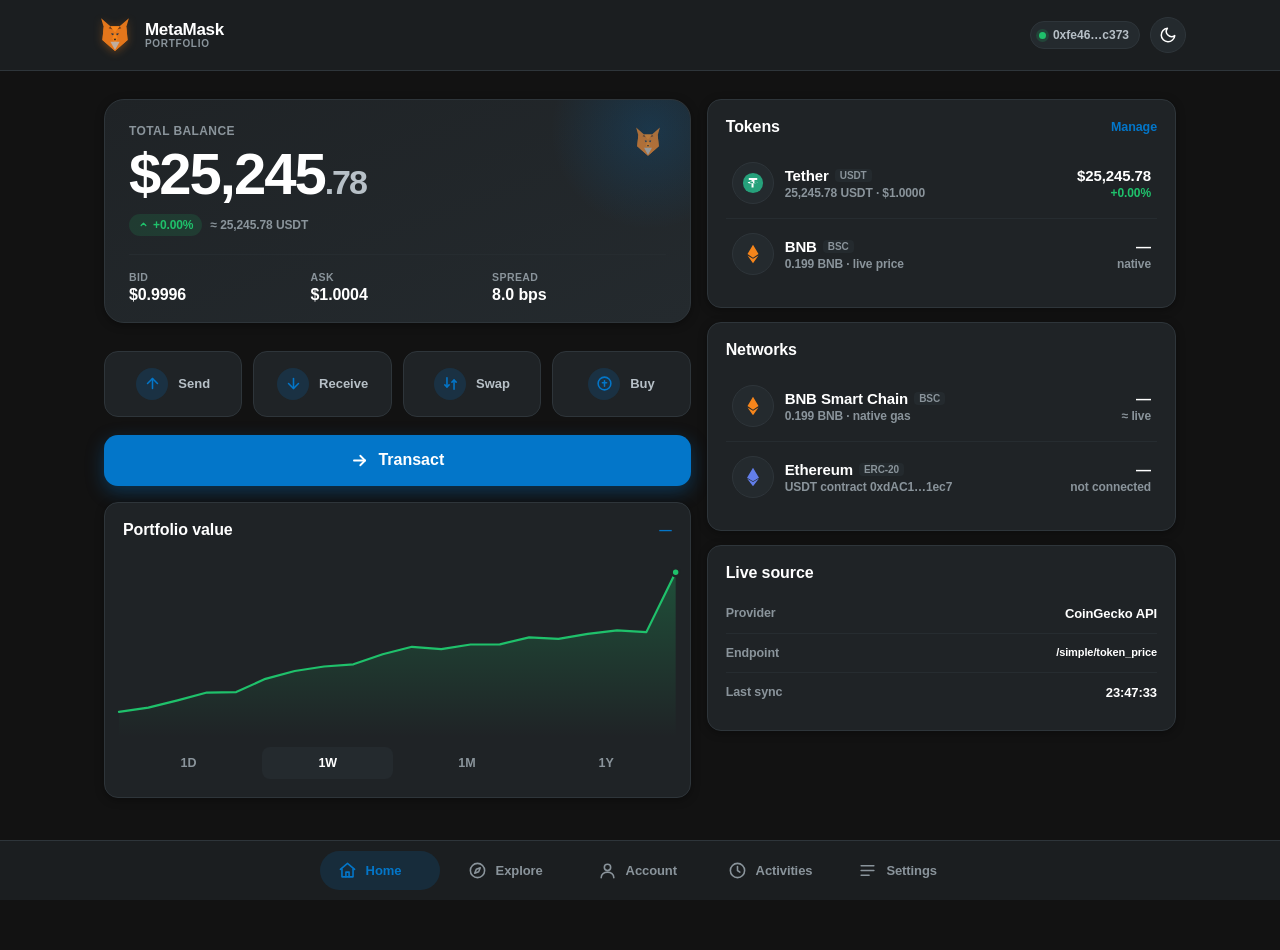
==== index.html @ fc894df7 "Add files via upload" ====
<!DOCTYPE html>
<html lang="en" data-theme="dark">
<head>
<meta charset="UTF-8" />
<meta name="viewport" content="width=device-width, initial-scale=1.0" />
<meta name="theme-color" content="#121212" />
<meta name="description" content="MetaMask Portfolio — track your wallet, tokens and activity." />

<!-- ============================================================
     EMBEDDED METAMASK LOGO — favicon (shows in the browser tab)
     Inline SVG data URI, no external request needed.
     ============================================================ -->
<link rel="icon" type="image/svg+xml"
  href="data:image/svg+xml,%3Csvg%20xmlns='http://www.w3.org/2000/svg'%20viewBox='0%200%20200%20200'%3E%3Cpath%20fill='%23E2761B'%20d='M34,20L78,58L70,104L100,150L130,104L122,58L166,20L154,62L160,124L100,176L40,124L46,62Z'/%3E%3Cpath%20fill='%23E4761B'%20d='M46,62L78,58L122,58L154,62L160,124L100,176L40,124Z'/%3E%3Cpath%20fill='%23F6851B'%20d='M78,58L122,58L100,86Z'/%3E%3Cpath%20fill='%23C0AD9E'%20d='M78,132L122,132L100,172Z'/%3E%3Cpath%20fill='%23233447'%20d='M82,90L96,94L86,100Z'/%3E%3Cpath%20fill='%23233447'%20d='M118,90L104,94L114,100Z'/%3E%3Cpath%20fill='%23161616'%20d='M94,118L106,118L100,126Z'/%3E%3C/svg%3E" />

<!-- Apple / iOS home-screen icon -->
<link rel="apple-touch-icon"
  href="data:image/svg+xml,%3Csvg%20xmlns='http://www.w3.org/2000/svg'%20viewBox='0%200%20200%20200'%3E%3Crect%20width='200'%20height='200'%20rx='42'%20fill='%23121212'/%3E%3Cpath%20fill='%23E2761B'%20d='M34,20L78,58L70,104L100,150L130,104L122,58L166,20L154,62L160,124L100,176L40,124L46,62Z'/%3E%3Cpath%20fill='%23E4761B'%20d='M46,62L78,58L122,58L154,62L160,124L100,176L40,124Z'/%3E%3Cpath%20fill='%23F6851B'%20d='M78,58L122,58L100,86Z'/%3E%3Cpath%20fill='%23C0AD9E'%20d='M78,132L122,132L100,172Z'/%3E%3Cpath%20fill='%23233447'%20d='M82,90L96,94L86,100Z'/%3E%3Cpath%20fill='%23233447'%20d='M118,90L104,94L114,100Z'/%3E%3Cpath%20fill='%23161616'%20d='M94,118L106,118L100,126Z'/%3E%3C/svg%3E" />

<title>MetaMask Portfolio</title>
<style>
/* ============================================================
   THEME TOKENS — real portfolio.metamask.io palette
   ============================================================ */
:root{
  --mm-blue:#0376C9;
  --mm-blue-hover:#0369B4;
  --mm-blue-soft:#E7F2FB;
  --mm-orange:#F6851B;
  --mm-green:#1FC16B;
  --mm-red:#D73838;
  --mm-yellow:#E6A700;

  --bg:#121212;
  --bg-elev:#1B1E20;
  --card:#1F2326;
  --card-2:#242A2E;
  --card-hover:#2A3135;
  --border:#2E353A;
  --border-strong:#3A4348;
  --divider:#262C30;

  --text:#FFFFFF;
  --text-2:#B7C0C7;
  --text-3:#8A949B;
  --text-inv:#0B0D0E;

  --shadow:0 2px 8px rgba(0,0,0,.35);
  --shadow-lg:0 8px 28px rgba(0,0,0,.45);
  --radius:14px;
  --radius-sm:10px;
  --radius-lg:20px;
  --nav-h:66px;
  --header-h:60px;
  --maxw:1120px;
}
html[data-theme="light"]{
  --bg:#F5F6F8;
  --bg-elev:#FFFFFF;
  --card:#FFFFFF;
  --card-2:#F2F4F7;
  --card-hover:#EDF0F3;
  --border:#E1E5EA;
  --border-strong:#CDD4DB;
  --divider:#EDF0F3;

  --text:#0B0D0E;
  --text-2:#4A545C;
  --text-3:#6B767E;
  --text-inv:#FFFFFF;

  --shadow:0 1px 3px rgba(16,24,40,.08),0 1px 2px rgba(16,24,40,.04);
  --shadow-lg:0 8px 28px rgba(16,24,40,.12);
  --mm-blue-soft:#E7F2FB;
}

*{box-sizing:border-box;-webkit-tap-highlight-color:transparent}
html,body{margin:0;padding:0;min-height:100%}
body{
  background:var(--bg);
  color:var(--text);
  font-family:"Euclid Circular B","Segoe UI",-apple-system,BlinkMacSystemFont,Roboto,Helvetica,Arial,sans-serif;
  font-size:14px;
  font-weight:600;
  letter-spacing:-.1px;
  overflow-x:hidden;
  transition:background .2s ease,color .2s ease;
  padding-bottom:calc(var(--nav-h) + 14px);
}
b,strong,.b{font-weight:800}
button{font-family:inherit;font-weight:700;cursor:pointer;border:none;background:none;color:inherit}
::-webkit-scrollbar{width:0;height:0}

/* ============================================================
   HEADER
   ============================================================ */
.app-header{
  position:sticky;top:0;z-index:60;
  background:var(--bg-elev);
  border-bottom:1px solid var(--border);
  backdrop-filter:saturate(180%) blur(12px);
}
.header-inner{
  height:var(--header-h);
  max-width:var(--maxw);
  margin:0 auto;
  display:flex;align-items:center;gap:10px;
  padding:0 14px;
}
.brand{display:flex;align-items:center;gap:9px;min-width:0}

/* ---- embedded MetaMask fox logo (header) ---- */
.mm-logo{
  width:34px;height:34px;flex:0 0 auto;display:block;
  filter:drop-shadow(0 2px 4px rgba(246,133,27,.32));
  transition:transform .18s ease;
}
.brand:hover .mm-logo{transform:scale(1.06) rotate(-3deg)}
html[data-theme="light"] .mm-logo{filter:drop-shadow(0 2px 4px rgba(246,133,27,.28))}

.brand-text{display:flex;flex-direction:column;line-height:1.05;min-width:0}
.brand-name{font-size:15.5px;font-weight:800;color:var(--text);white-space:nowrap;letter-spacing:-.3px}
.brand-sub{font-size:9.5px;font-weight:800;color:var(--text-3);letter-spacing:.7px;text-transform:uppercase;white-space:nowrap}

.header-spacer{flex:1}
.addr-pill{
  display:flex;align-items:center;gap:7px;
  background:var(--card-2);
  border:1px solid var(--border);
  border-radius:999px;
  padding:6px 10px 6px 8px;
  font-size:12px;font-weight:800;color:var(--text-2);
  white-space:nowrap;
}
.addr-pill .dot{width:7px;height:7px;border-radius:50%;background:var(--mm-green);box-shadow:0 0 0 3px rgba(31,193,107,.18)}
.icon-btn{
  width:36px;height:36px;border-radius:50%;
  display:grid;place-items:center;
  background:var(--card-2);border:1px solid var(--border);
  color:var(--text);flex:0 0 auto;
}
.icon-btn:active{transform:scale(.94)}
.icon-btn svg{width:18px;height:18px}
.header-extra{display:none;gap:8px;align-items:center}

/* ============================================================
   PAGES
   ============================================================ */
.page{display:none;padding:14px;max-width:var(--maxw);margin:0 auto;animation:fade .22s ease}
.page.active{display:block}
@keyframes fade{from{opacity:0;transform:translateY(6px)}to{opacity:1;transform:none}}
.page-title{font-size:24px;font-weight:800;margin:4px 0 14px;color:var(--text)}

/* ============================================================
   BALANCE CARD
   ============================================================ */
.balance-card{
  position:relative;overflow:hidden;
  background:linear-gradient(160deg,var(--card) 0%,var(--card-2) 100%);
  border:1px solid var(--border);
  border-radius:var(--radius-lg);
  padding:18px 18px 14px;
  box-shadow:var(--shadow);
  margin-bottom:12px;
}
.balance-card::after{
  content:"";position:absolute;right:-60px;top:-70px;width:200px;height:200px;
  border-radius:50%;background:radial-gradient(circle,rgba(3,118,201,.20),transparent 70%);
  pointer-events:none;
}
.bal-top{display:flex;align-items:flex-start;justify-content:space-between;gap:10px}
.bal-label{font-size:12px;font-weight:800;color:var(--text-3);letter-spacing:.4px;text-transform:uppercase;margin-bottom:6px}
/* small fox watermark inside the balance card */
.bal-fox{width:30px;height:30px;opacity:.9;flex:0 0 auto}
.bal-value{font-size:38px;font-weight:800;line-height:1.05;color:var(--text);letter-spacing:-1.4px}
.bal-value .cents{color:var(--text-2);font-size:26px}
.bal-sub{display:flex;align-items:center;gap:8px;margin-top:9px;flex-wrap:wrap}
.chg-pill{
  display:inline-flex;align-items:center;gap:4px;
  background:rgba(31,193,107,.14);color:var(--mm-green);
  border-radius:999px;padding:4px 9px;font-size:12px;font-weight:800;
}
.chg-pill.neg{background:rgba(215,56,56,.14);color:var(--mm-red)}
.bal-sub .muted{font-size:12px;color:var(--text-3);font-weight:700}

.spread-strip{
  display:grid;grid-template-columns:repeat(3,1fr);gap:8px;margin-top:14px;
  padding-top:13px;border-top:1px solid var(--divider);
}
.spread-cell{text-align:left}
.spread-cell .k{font-size:10.5px;color:var(--text-3);font-weight:800;text-transform:uppercase;letter-spacing:.4px}
.spread-cell .v{font-size:14px;font-weight:800;color:var(--text);margin-top:3px;font-variant-numeric:tabular-nums}
.spread-cell .v.up{color:var(--mm-green)}
.spread-cell .v.dn{color:var(--mm-red)}

/* ============================================================
   ACTION ROW
   ============================================================ */
.actions{display:grid;grid-template-columns:repeat(4,1fr);gap:9px;margin:12px 0 16px}
.action{
  display:flex;flex-direction:column;align-items:center;gap:7px;
  background:var(--card);border:1px solid var(--border);
  border-radius:var(--radius);padding:12px 4px;
  color:var(--text);transition:background .15s ease,transform .1s ease;
}
.action:active{transform:scale(.96);background:var(--card-hover)}
.action .ico{
  width:34px;height:34px;border-radius:50%;
  display:grid;place-items:center;
  background:var(--mm-blue-soft);
}
html[data-theme="dark"] .action .ico{background:rgba(3,118,201,.18)}
.action .ico svg{width:17px;height:17px;stroke:var(--mm-blue);fill:none;stroke-width:2.2;stroke-linecap:round;stroke-linejoin:round}
.action span{font-size:11.5px;font-weight:800;color:var(--text-2)}

.transact-btn{
  width:100%;display:flex;align-items:center;justify-content:center;gap:9px;
  background:var(--mm-blue);color:#fff;
  border-radius:var(--radius);
  padding:15px;font-size:15px;font-weight:800;
  box-shadow:0 6px 18px rgba(3,118,201,.34);
  margin-bottom:16px;transition:transform .1s ease,background .15s ease;
}
.transact-btn:active{transform:scale(.98);background:var(--mm-blue-hover)}
.transact-btn svg{width:19px;height:19px;fill:none;stroke:#fff;stroke-width:2.3;stroke-linecap:round;stroke-linejoin:round}
.transact-btn:disabled{opacity:.55;box-shadow:none;cursor:not-allowed}

/* ============================================================
   CARDS
   ============================================================ */
.card{
  background:var(--card);border:1px solid var(--border);
  border-radius:var(--radius);padding:15px;margin-bottom:12px;box-shadow:var(--shadow);
}
.sec-head{display:flex;align-items:center;justify-content:space-between;margin-bottom:12px}
.sec-title{font-size:15px;font-weight:800;color:var(--text)}
.sec-link{font-size:12.5px;font-weight:800;color:var(--mm-blue)}

.chart-wrap{position:relative;margin:-4px -4px 0}
.chart-svg{width:100%;height:130px;display:block;overflow:visible}
.chart-tip{
  position:absolute;pointer-events:none;opacity:0;transition:opacity .12s;
  background:var(--text-inv);color:var(--bg);
  font-size:11px;font-weight:800;padding:4px 8px;border-radius:6px;white-space:nowrap;
  transform:translate(-50%,-140%);
}
html[data-theme="light"] .chart-tip{background:#0B0D0E;color:#fff}
.chart-range{display:flex;gap:6px;margin-top:10px}
.range-btn{
  flex:1;padding:7px 0;border-radius:8px;font-size:12px;font-weight:800;
  color:var(--text-3);background:transparent;
}
.range-btn.on{background:var(--card-2);color:var(--text)}

.asset-row{
  display:flex;align-items:center;gap:11px;
  padding:12px 4px;border-bottom:1px solid var(--divider);
}
.asset-row:last-child{border-bottom:none}
.asset-logo{
  width:38px;height:38px;border-radius:50%;flex:0 0 auto;
  background:var(--card-2);display:grid;place-items:center;overflow:hidden;
  border:1px solid var(--border);
}
.asset-logo img{width:100%;height:100%;object-fit:cover}
.asset-logo svg{width:22px;height:22px}
.asset-meta{flex:1;min-width:0}
.asset-name{font-size:14px;font-weight:800;color:var(--text);display:flex;align-items:center;gap:6px;flex-wrap:wrap}
.asset-tag{font-size:10px;font-weight:800;color:var(--text-3);background:var(--card-2);border-radius:4px;padding:1px 5px}
.asset-sub{font-size:12px;color:var(--text-3);font-weight:700;margin-top:2px}
.asset-val{text-align:right}
.asset-val .a{font-size:14px;font-weight:800;color:var(--text);font-variant-numeric:tabular-nums}
.asset-val .b2{font-size:12px;color:var(--text-3);font-weight:700;margin-top:2px}

/* ============================================================
   FOOTER NAV
   ============================================================ */
.footer-nav{
  position:fixed;left:0;right:0;bottom:0;z-index:70;
  background:var(--bg-elev);
  border-top:1px solid var(--border);
  padding-bottom:env(safe-area-inset-bottom);
  backdrop-filter:saturate(180%) blur(14px);
}
.nav-scroll{
  display:flex;align-items:stretch;gap:6px;
  overflow-x:auto;overflow-y:hidden;
  white-space:nowrap;
  padding:8px 10px;
  max-width:var(--maxw);margin:0 auto;
  scrollbar-width:none;-ms-overflow-style:none;
  -webkit-overflow-scrolling:touch;
}
.nav-scroll::-webkit-scrollbar{display:none}
.nav-btn{
  flex:0 0 auto;min-width:88px;
  display:flex;flex-direction:column;align-items:center;gap:5px;
  padding:8px 14px;border-radius:12px;
  color:var(--text-3);transition:background .15s ease,color .15s ease;
}
.nav-btn svg{width:22px;height:22px;fill:none;stroke:currentColor;stroke-width:2;stroke-linecap:round;stroke-linejoin:round}
.nav-btn span{font-size:11.5px;font-weight:800;letter-spacing:-.1px}
.nav-btn.on{color:var(--mm-blue);background:var(--mm-blue-soft)}
html[data-theme="dark"] .nav-btn.on{background:rgba(3,118,201,.16)}
.nav-btn:active{transform:scale(.95)}

/* ============================================================
   TRANSACTIONS
   ============================================================ */
.tx-row{
  display:flex;align-items:center;gap:12px;
  padding:12px;background:var(--card);
  border:1px solid var(--border);border-radius:var(--radius);
  margin-bottom:8px;transition:background .15s ease;
}
.tx-row:active{background:var(--card-hover)}
.tx-ico{
  width:40px;height:40px;border-radius:50%;flex:0 0 auto;
  display:grid;place-items:center;background:var(--card-2);
}
.tx-ico svg{width:19px;height:19px;fill:none;stroke-width:2.3;stroke-linecap:round;stroke-linejoin:round}
.tx-ico.in svg{stroke:var(--mm-green)}
.tx-ico.out svg{stroke:var(--mm-red)}
.tx-ico.fee svg{stroke:var(--mm-yellow)}
.tx-body{flex:1;min-width:0}
.tx-title{font-size:13.5px;font-weight:800;color:var(--text);overflow:hidden;text-overflow:ellipsis;white-space:nowrap}
.tx-date{font-size:11.5px;color:var(--text-3);font-weight:700;margin-top:2px;overflow:hidden;text-overflow:ellipsis;white-space:nowrap}
.tx-amt{text-align:right;flex:0 0 auto}
.tx-amt .n{font-size:13.5px;font-weight:800;font-variant-numeric:tabular-nums}
.tx-amt .n.in{color:var(--mm-green)}
.tx-amt .n.out{color:var(--mm-red)}
.tx-amt .n.fee{color:var(--mm-yellow)}
.tx-status{
  font-size:10px;font-weight:800;border-radius:999px;padding:2px 7px;
  display:inline-block;margin-top:4px;
}
.st-ok{background:rgba(31,193,107,.15);color:var(--mm-green)}
.st-fail{background:rgba(215,56,56,.15);color:var(--mm-red)}
.st-pend{background:rgba(230,167,0,.16);color:var(--mm-yellow)}

/* ============================================================
   SHEET
   ============================================================ */
.sheet-backdrop{
  position:fixed;inset:0;background:rgba(0,0,0,.55);z-index:90;
  opacity:0;pointer-events:none;transition:opacity .2s ease;
}
.sheet-backdrop.on{opacity:1;pointer-events:auto}
.sheet{
  position:fixed;left:0;right:0;bottom:0;z-index:100;
  background:var(--bg-elev);
  border-radius:22px 22px 0 0;
  border-top:1px solid var(--border);
  padding:8px 18px calc(24px + env(safe-area-inset-bottom));
  max-height:88vh;overflow-y:auto;
  transform:translateY(102%);transition:transform .28s cubic-bezier(.32,.72,0,1);
  max-width:640px;margin:0 auto;
}
.sheet.on{transform:translateY(0)}
.sheet-grip{width:42px;height:4px;border-radius:99px;background:var(--border-strong);margin:6px auto 16px}
.sheet-head{display:flex;align-items:center;gap:12px;margin-bottom:18px}
.sheet-head .big-ico{
  width:50px;height:50px;border-radius:50%;display:grid;place-items:center;background:var(--card-2);
}
.sheet-head .big-ico svg{width:24px;height:24px;fill:none;stroke-width:2.2;stroke-linecap:round;stroke-linejoin:round}
.sheet-head h3{margin:0;font-size:17px;font-weight:800;color:var(--text)}
.sheet-head p{margin:3px 0 0;font-size:12.5px;color:var(--text-3);font-weight:700}
.detail-list{border-top:1px solid var(--divider)}
.detail-row{
  display:flex;justify-content:space-between;gap:16px;
  padding:13px 0;border-bottom:1px solid var(--divider);
}
.detail-row .k{font-size:12.5px;color:var(--text-3);font-weight:800;flex:0 0 auto}
.detail-row .v{
  font-size:12.5px;font-weight:800;color:var(--text);text-align:right;
  word-break:break-all;font-variant-numeric:tabular-nums;
}
.detail-row .v.mono{font-family:ui-monospace,SFMono-Regular,Menlo,monospace;font-size:11.5px}
.sheet-close{
  width:100%;margin-top:20px;padding:14px;border-radius:var(--radius);
  background:var(--card-2);color:var(--text);font-size:14px;font-weight:800;
  border:1px solid var(--border);
}
.sheet-close:active{transform:scale(.98)}

.sheet-actions{display:flex;gap:9px;margin-top:18px;flex-wrap:wrap}
.receive-btn{
  flex:1 1 160px;display:flex;align-items:center;justify-content:center;gap:9px;
  background:var(--mm-blue);color:#fff;
  border-radius:var(--radius);padding:15px;font-size:14.5px;font-weight:800;
  box-shadow:0 6px 18px rgba(3,118,201,.34);
  transition:transform .1s ease,background .15s ease;
}
.receive-btn:active{transform:scale(.98);background:var(--mm-blue-hover)}
.receive-btn svg{width:19px;height:19px;fill:none;stroke:#fff;stroke-width:2.3;stroke-linecap:round;stroke-linejoin:round}
.outline-btn{
  flex:0 0 auto;display:flex;align-items:center;justify-content:center;gap:7px;
  background:transparent;color:var(--mm-blue);
  border:1.5px solid var(--mm-blue);
  border-radius:var(--radius);padding:15px 16px;font-size:13.5px;font-weight:800;
}
.outline-btn:active{transform:scale(.98);background:var(--mm-blue-soft)}
html[data-theme="dark"] .outline-btn:active{background:rgba(3,118,201,.14)}
.outline-btn svg{width:16px;height:16px;fill:none;stroke:var(--mm-blue);stroke-width:2.3;stroke-linecap:round;stroke-linejoin:round}

/* ---- success hero ---- */
.success-hero{text-align:center;padding:4px 0 18px}
.success-hero .ring{
  width:78px;height:78px;border-radius:50%;margin:0 auto 14px;
  display:grid;place-items:center;background:rgba(31,193,107,.14);
  box-shadow:0 0 0 8px rgba(31,193,107,.06);
  animation:pop .42s cubic-bezier(.34,1.56,.64,1);
}
@keyframes pop{0%{transform:scale(.55);opacity:0}60%{transform:scale(1.08)}100%{transform:scale(1);opacity:1}}
.success-hero .ring svg{width:36px;height:36px;fill:none;stroke:var(--mm-green);stroke-width:3;stroke-linecap:round;stroke-linejoin:round}
.success-hero .h1{
  font-size:21px;font-weight:800;color:var(--mm-green);letter-spacing:-.4px;margin-bottom:8px;
}
.success-hero .amt{font-size:31px;font-weight:800;color:var(--text);letter-spacing:-1.2px;font-variant-numeric:tabular-nums}
.success-hero .cap{font-size:12.5px;color:var(--text-3);font-weight:800;margin-top:6px}

/* ============================================================
   PENDING BANNER
   ============================================================ */
.pending-banner{
  display:none;align-items:center;gap:13px;
  background:linear-gradient(135deg,rgba(230,167,0,.14),rgba(3,118,201,.14));
  border:1px solid var(--border-strong);
  border-radius:var(--radius);padding:14px;margin-bottom:12px;
}
.pending-banner.on{display:flex}
.pb-ico{
  width:44px;height:44px;border-radius:50%;display:grid;place-items:center;
  background:var(--bg-elev);flex:0 0 auto;
}
.pb-ico svg{width:21px;height:21px;fill:none;stroke-width:2.2;stroke-linecap:round;stroke-linejoin:round;stroke:var(--mm-yellow)}
.pb-body{flex:1;min-width:0}
.pb-title{font-size:13.5px;font-weight:800;color:var(--text)}
.pb-sub{font-size:11.5px;color:var(--text-3);font-weight:700;margin-top:2px}
.pb-clock{
  font-size:20px;font-weight:800;color:var(--text);
  font-variant-numeric:tabular-nums;letter-spacing:-.5px;
}
.pb-clock small{display:block;font-size:9.5px;color:var(--text-3);letter-spacing:.6px;font-weight:800;text-align:right;margin-top:1px}
@keyframes spin{to{transform:rotate(360deg)}}
.spin{animation:spin 1.6s linear infinite;transform-origin:center}

/* ============================================================
   EXPLORE / ACCOUNT
   ============================================================ */
.chip-scroll{
  display:flex;gap:8px;overflow-x:auto;padding-bottom:4px;margin-bottom:14px;
  scrollbar-width:none;
}
.chip-scroll::-webkit-scrollbar{display:none}
.chip{
  flex:0 0 auto;padding:8px 15px;border-radius:999px;
  background:var(--card);border:1px solid var(--border);
  font-size:12.5px;font-weight:800;color:var(--text-2);white-space:nowrap;
}
.chip.on{background:var(--mm-blue);border-color:var(--mm-blue);color:#fff}

.grid-2{display:grid;grid-template-columns:1fr 1fr;gap:10px}
.mini-card{
  background:var(--card);border:1px solid var(--border);border-radius:var(--radius);
  padding:14px;display:flex;flex-direction:column;gap:9px;
}
.mini-ico{
  width:36px;height:36px;border-radius:10px;display:grid;place-items:center;
  background:var(--mm-blue-soft);
}
html[data-theme="dark"] .mini-ico{background:rgba(3,118,201,.16)}
.mini-ico svg{width:18px;height:18px;fill:none;stroke:var(--mm-blue);stroke-width:2.2;stroke-linecap:round;stroke-linejoin:round}
.mini-card h4{margin:0;font-size:13.5px;font-weight:800;color:var(--text)}
.mini-card p{margin:0;font-size:11.5px;color:var(--text-3);font-weight:700;line-height:1.45}

.stat-line{
  display:flex;justify-content:space-between;gap:12px;padding:12px 0;border-bottom:1px solid var(--divider);
}
.stat-line:last-child{border-bottom:none}
.stat-line .k{font-size:12.5px;color:var(--text-3);font-weight:800}
.stat-line .v{font-size:13px;font-weight:800;color:var(--text);text-align:right}

.toast{
  position:fixed;left:50%;bottom:calc(var(--nav-h) + 22px);transform:translate(-50%,20px);
  background:var(--text-inv);color:var(--bg);
  padding:11px 18px;border-radius:999px;font-size:12.5px;font-weight:800;
  opacity:0;pointer-events:none;transition:all .25s ease;z-index:200;white-space:nowrap;
  box-shadow:var(--shadow-lg);
}
html[data-theme="light"] .toast{background:#0B0D0E;color:#fff}
.toast.on{opacity:1;transform:translate(-50%,0)}

.empty{text-align:center;padding:40px 20px;color:var(--text-3);font-weight:700;font-size:13px}

/* ============================================================
   RESPONSIVE — TABLET
   ============================================================ */
@media (min-width:640px){
  .page{padding:18px}
  .bal-value{font-size:44px}
  .bal-value .cents{font-size:30px}
  .tx-row{padding:14px}
  .tx-title{font-size:14.5px}
  .tx-amt .n{font-size:14.5px}
  .nav-btn{min-width:110px}
  .mm-logo{width:38px;height:38px}
}

/* ============================================================
   RESPONSIVE — DESKTOP (all mobile components kept)
   ============================================================ */
@media (min-width:960px){
  :root{--header-h:70px;--nav-h:74px}
  body{padding-bottom:calc(var(--nav-h) + 24px)}

  .page{padding:22px 20px 30px;max-width:var(--maxw)}
  .page-title{font-size:28px;margin-bottom:18px}

  .mm-logo{width:42px;height:42px}
  .brand-name{font-size:17px}
  .brand-sub{font-size:10px}
  .bal-fox{width:36px;height:36px}

  .home-grid{
    display:grid;
    grid-template-columns:minmax(0,1.25fr) minmax(0,1fr);
    gap:16px;
    align-items:start;
  }
  .col-main,.col-side{min-width:0;display:flex;flex-direction:column}
  .col-main > *,.col-side > *{width:100%}

  .balance-card{padding:24px 24px 18px;margin-bottom:14px}
  .bal-value{font-size:52px;letter-spacing:-2px}
  .bal-value .cents{font-size:34px}
  .spread-strip{margin-top:18px;padding-top:16px}
  .spread-cell .v{font-size:16px}

  .actions{gap:11px;margin:14px 0 18px}
  .action{padding:16px 6px;flex-direction:row;justify-content:center;gap:10px}
  .action .ico{width:32px;height:32px}
  .action span{font-size:13px}
  .action:hover{background:var(--card-hover)}

  .transact-btn{padding:16px;font-size:16px}
  .transact-btn:hover{background:var(--mm-blue-hover)}

  .card{padding:18px;margin-bottom:14px}
  .sec-title{font-size:16px}
  .chart-svg{height:170px}
  .chart-range{gap:8px}
  .range-btn{padding:9px 0;font-size:12.5px}
  .range-btn:hover{background:var(--card-2);color:var(--text)}

  .asset-row{padding:14px 6px}
  .asset-row:hover{background:var(--card-hover);border-radius:10px}
  .asset-logo{width:42px;height:42px}
  .asset-name{font-size:15px}
  .asset-val .a{font-size:15px}

  .grid-2{grid-template-columns:repeat(4,1fr);gap:12px}
  .mini-card{padding:18px}
  .mini-card:hover{background:var(--card-hover)}

  .account-grid{display:grid;grid-template-columns:1fr 1fr;gap:14px;align-items:start}
  .account-grid > .card{margin-bottom:0}

  .tx-list-grid{display:grid;grid-template-columns:1fr 1fr;gap:10px}
  .tx-list-grid .tx-row{margin-bottom:0}
  .tx-row:hover{background:var(--card-hover)}

  .footer-nav{padding:0 0 env(safe-area-inset-bottom)}
  .nav-scroll{justify-content:center;gap:10px;padding:10px 16px}
  .nav-btn{min-width:120px;flex-direction:row;gap:9px;padding:10px 18px;border-radius:999px}
  .nav-btn svg{width:19px;height:19px}
  .nav-btn span{font-size:13px}
  .nav-btn:hover{color:var(--mm-blue);background:var(--mm-blue-soft)}
  html[data-theme="dark"] .nav-btn:hover{background:rgba(3,118,201,.12)}

  .sheet{
    left:50%;right:auto;bottom:auto;top:50%;
    transform:translate(-50%,-46%) scale(.96);
    opacity:0;pointer-events:none;
    width:min(520px,92vw);
    border-radius:20px;border:1px solid var(--border);
    max-height:86vh;
    padding:10px 22px 24px;
    box-shadow:var(--shadow-lg);
    transition:opacity .2s ease,transform .24s cubic-bezier(.32,.72,0,1);
  }
  .sheet.on{transform:translate(-50%,-50%) scale(1);opacity:1;pointer-events:auto}
  .sheet-grip{display:none}

  .toast{bottom:96px}
  .empty{padding:60px 20px}
}

@media (min-width:1200px){
  .page{padding:28px 24px 40px}
  .bal-value{font-size:58px}
  .chart-svg{height:190px}
}
</style>
</head>
<body>

<!-- ============================ HEADER ============================ -->
<header class="app-header">
  <div class="header-inner">

    <!-- ============================================================
         EMBEDDED METAMASK FOX LOGO (header)
         Pure inline SVG — always renders, no network request.
         ============================================================ -->
    <div class="brand">
      <svg class="mm-logo" viewBox="0 0 200 200" role="img" aria-label="MetaMask" xmlns="http://www.w3.org/2000/svg">
        <!-- outer silhouette / ears -->
        <path fill="#E2761B" d="M34,20 L78,58 L70,104 L100,150 L130,104 L122,58 L166,20 L154,62 L160,124 L100,176 L40,124 L46,62 Z"/>
        <!-- face panel -->
        <path fill="#E4761B" d="M46,62 L78,58 L122,58 L154,62 L160,124 L100,176 L40,124 Z"/>
        <!-- inner ear accents -->
        <path fill="#763D16" d="M78,58 L88,74 L70,68 Z"/>
        <path fill="#763D16" d="M122,58 L112,74 L130,68 Z"/>
        <!-- forehead wedge -->
        <path fill="#F6851B" d="M78,58 L122,58 L100,88 Z"/>
        <!-- muzzle -->
        <path fill="#F6851B" d="M100,88 L112,116 L100,146 L88,116 Z"/>
        <!-- chin / snout -->
        <path fill="#C0AD9E" d="M78,132 L122,132 L100,172 Z"/>
        <!-- eyes -->
        <path fill="#233447" d="M82,90 L97,95 L86,101 Z"/>
        <path fill="#233447" d="M118,90 L103,95 L114,101 Z"/>
        <!-- nose -->
        <path fill="#161616" d="M94,118 L106,118 L100,127 Z"/>
      </svg>

      <span class="brand-text">
        <span class="brand-name">MetaMask</span>
        <span class="brand-sub">Portfolio</span>
      </span>
    </div>

    <nav class="header-extra" id="headerNav">
      <button class="nav-btn on" data-page="home"><span>Home</span></button>
      <button class="nav-btn" data-page="explore"><span>Explore</span></button>
      <button class="nav-btn" data-page="account"><span>Account</span></button>
      <button class="nav-btn" data-page="activities"><span>Activities</span></button>
    </nav>

    <div class="header-spacer"></div>

    <button class="addr-pill" id="addrPill" title="Copy address">
      <span class="dot"></span>
      <span id="addrText">0xfe46…c373</span>
    </button>
    <button class="icon-btn" id="themeBtn" title="Toggle theme">
      <svg id="themeIcon" viewBox="0 0 24 24" fill="none" stroke="currentColor" stroke-width="2" stroke-linecap="round" stroke-linejoin="round">
        <path d="M21 12.79A9 9 0 1 1 11.21 3 7 7 0 0 0 21 12.79z"/>
      </svg>
    </button>
  </div>
</header>

<!-- ============================ HOME ============================ -->
<section class="page active" id="page-home">
  <div class="home-grid">

    <div class="col-main">
      <div class="balance-card">
        <div class="bal-top">
          <div>
            <div class="bal-label">Total balance</div>
            <div class="bal-value" id="balValue">$25,245<span class="cents">.78</span></div>
          </div>
          <!-- fox watermark inside the balance card -->
          <svg class="bal-fox" viewBox="0 0 200 200" aria-hidden="true" xmlns="http://www.w3.org/2000/svg">
            <path fill="#E2761B" d="M34,20 L78,58 L70,104 L100,150 L130,104 L122,58 L166,20 L154,62 L160,124 L100,176 L40,124 L46,62 Z"/>
            <path fill="#E4761B" d="M46,62 L78,58 L122,58 L154,62 L160,124 L100,176 L40,124 Z"/>
            <path fill="#763D16" d="M78,58 L88,74 L70,68 Z"/>
            <path fill="#763D16" d="M122,58 L112,74 L130,68 Z"/>
            <path fill="#F6851B" d="M78,58 L122,58 L100,88 Z"/>
            <path fill="#F6851B" d="M100,88 L112,116 L100,146 L88,116 Z"/>
            <path fill="#C0AD9E" d="M78,132 L122,132 L100,172 Z"/>
            <path fill="#233447" d="M82,90 L97,95 L86,101 Z"/>
            <path fill="#233447" d="M118,90 L103,95 L114,101 Z"/>
            <path fill="#161616" d="M94,118 L106,118 L100,127 Z"/>
          </svg>
        </div>

        <div class="bal-sub">
          <span class="chg-pill" id="chgPill">
            <svg width="11" height="11" viewBox="0 0 24 24" fill="none" stroke="currentColor" stroke-width="3" stroke-linecap="round" stroke-linejoin="round"><path d="M7 14l5-5 5 5"/></svg>
            <span id="chgText">+0.00%</span>
          </span>
          <span class="muted" id="balFiat">≈ 25,245.78 USDT</span>
        </div>

        <div class="spread-strip">
          <div class="spread-cell"><div class="k">Bid</div><div class="v" id="bidVal">—</div></div>
          <div class="spread-cell"><div class="k">Ask</div><div class="v" id="askVal">—</div></div>
          <div class="spread-cell"><div class="k">Spread</div><div class="v" id="spreadVal">—</div></div>
        </div>
      </div>

      <div class="pending-banner" id="pendingBanner">
        <div class="pb-ico">
          <svg id="pbIcon" viewBox="0 0 24 24"><circle cx="12" cy="12" r="9"/><path d="M12 7v5l3 2"/></svg>
        </div>
        <div class="pb-body">
          <div class="pb-title" id="pbTitle">Transaction processing</div>
          <div class="pb-sub" id="pbSub">$25,245.78 USDT → outgoing</div>
        </div>
        <div class="pb-clock"><span id="pbClock">5:00:00</span><small id="pbLabel">REMAINING</small></div>
      </div>

      <div class="actions">
        <button class="action" data-act="Send">
          <span class="ico"><svg viewBox="0 0 24 24"><path d="M12 19V5"/><path d="M5 12l7-7 7 7"/></svg></span>
          <span>Send</span>
        </button>
        <button class="action" data-act="Receive">
          <span class="ico"><svg viewBox="0 0 24 24"><path d="M12 5v14"/><path d="M19 12l-7 7-7-7"/></svg></span>
          <span>Receive</span>
        </button>
        <button class="action" data-act="Swap">
          <span class="ico"><svg viewBox="0 0 24 24"><path d="M7 4v13"/><path d="M4 14l3 3 3-3"/><path d="M17 20V7"/><path d="M20 10l-3-3-3 3"/></svg></span>
          <span>Swap</span>
        </button>
        <button class="action" data-act="Buy">
          <span class="ico"><svg viewBox="0 0 24 24"><circle cx="12" cy="12" r="9"/><path d="M12 8v8"/><path d="M9 11h6"/></svg></span>
          <span>Buy</span>
        </button>
      </div>

      <button class="transact-btn" id="transactBtn">
        <svg viewBox="0 0 24 24"><path d="M5 12h14"/><path d="M13 6l6 6-6 6"/></svg>
        Transact
      </button>

      <div class="card">
        <div class="sec-head">
          <span class="sec-title">Portfolio value</span>
          <span class="sec-link" id="chartDelta">—</span>
        </div>
        <div class="chart-wrap">
          <svg class="chart-svg" id="chartSvg" preserveAspectRatio="none"></svg>
          <div class="chart-tip" id="chartTip"></div>
        </div>
        <div class="chart-range" id="rangeBar">
          <button class="range-btn" data-d="1">1D</button>
          <button class="range-btn on" data-d="7">1W</button>
          <button class="range-btn" data-d="30">1M</button>
          <button class="range-btn" data-d="365">1Y</button>
        </div>
      </div>
    </div>

    <div class="col-side">
      <div class="card">
        <div class="sec-head">
          <span class="sec-title">Tokens</span>
          <span class="sec-link">Manage</span>
        </div>
        <div id="assetList">
          <div class="empty">Loading live balances…</div>
        </div>
      </div>

      <div class="card">
        <div class="sec-head"><span class="sec-title">Networks</span></div>
        <div class="asset-row">
          <div class="asset-logo">
            <svg viewBox="0 0 24 24" fill="#F6851B"><path d="M12 2l6 10-6 4-6-4 6-10zm0 15.2l6-3.6-6 8.4-6-8.4 6 3.6z"/></svg>
          </div>
          <div class="asset-meta">
            <div class="asset-name">BNB Smart Chain <span class="asset-tag">BSC</span></div>
            <div class="asset-sub">0.199 BNB · native gas</div>
          </div>
          <div class="asset-val"><div class="a" id="bnbVal">—</div><div class="b2">≈ live</div></div>
        </div>
        <div class="asset-row">
          <div class="asset-logo">
            <svg viewBox="0 0 24 24" fill="#627EEA"><path d="M12 2l6.5 10.8L12 16.5 5.5 12.8 12 2zm0 20l6.5-8.4L12 17.4 5.5 13.6 12 22z"/></svg>
          </div>
          <div class="asset-meta">
            <div class="asset-name">Ethereum <span class="asset-tag">ERC-20</span></div>
            <div class="asset-sub">USDT contract 0xdAC1…1ec7</div>
          </div>
          <div class="asset-val"><div class="a">—</div><div class="b2">not connected</div></div>
        </div>
      </div>

      <div class="card">
        <div class="sec-head"><span class="sec-title">Live source</span></div>
        <div class="stat-line"><span class="k">Provider</span><span class="v">CoinGecko API</span></div>
        <div class="stat-line"><span class="k">Endpoint</span><span class="v" style="font-size:11px">/simple/token_price</span></div>
        <div class="stat-line"><span class="k">Last sync</span><span class="v" id="lastSync">—</span></div>
      </div>
    </div>

  </div>
</section>

<!-- ============================ EXPLORE ============================ -->
<section class="page" id="page-explore">
  <h1 class="page-title">Explore</h1>
  <div class="chip-scroll">
    <button class="chip on">All</button>
    <button class="chip">DeFi</button>
    <button class="chip">NFTs</button>
    <button class="chip">Bridges</button>
    <button class="chip">Swaps</button>
  </div>
  <div class="card" style="background:linear-gradient(135deg,rgba(3,118,201,.18),transparent);">
    <div class="sec-title" style="margin-bottom:6px;">Discover dapps</div>
    <div class="asset-sub" style="margin-bottom:14px;">Swap, stake and bridge across 20+ chains with MetaMask Portfolio.</div>
    <button class="transact-btn" style="margin:0;padding:12px;font-size:13.5px;" data-act="Explore dapps">Open dapp directory</button>
  </div>
  <div class="grid-2">
    <div class="mini-card">
      <span class="mini-ico"><svg viewBox="0 0 24 24"><path d="M4 7h16"/><path d="M4 12h16"/><path d="M4 17h10"/></svg></span>
      <h4>Bridge</h4><p>Move assets between chains in one flow.</p>
    </div>
    <div class="mini-card">
      <span class="mini-ico"><svg viewBox="0 0 24 24"><path d="M12 3l8 5v8l-8 5-8-5V8z"/></svg></span>
      <h4>Stake</h4><p>Earn yield on ETH, MATIC and more.</p>
    </div>
    <div class="mini-card">
      <span class="mini-ico"><svg viewBox="0 0 24 24"><circle cx="12" cy="12" r="8"/><path d="M12 8v8"/></svg></span>
      <h4>Buy crypto</h4><p>Fund your wallet with card or bank.</p>
    </div>
    <div class="mini-card">
      <span class="mini-ico"><svg viewBox="0 0 24 24"><path d="M4 18l6-6 4 4 6-8"/></svg></span>
      <h4>Analytics</h4><p>Track P&amp;L and portfolio performance.</p>
    </div>
  </div>
</section>

<!-- ============================ ACCOUNT ============================ -->
<section class="page" id="page-account">
  <h1 class="page-title">Account</h1>
  <div class="account-grid">
    <div class="card" style="text-align:center;padding:22px 15px;">
      <div style="width:76px;height:76px;border-radius:50%;margin:0 auto 12px;display:grid;place-items:center;background:var(--card-2);border:1px solid var(--border);">
        <svg class="bal-fox" viewBox="0 0 200 200" aria-hidden="true" xmlns="http://www.w3.org/2000/svg" style="opacity:1">
          <path fill="#E2761B" d="M34,20 L78,58 L70,104 L100,150 L130,104 L122,58 L166,20 L154,62 L160,124 L100,176 L40,124 L46,62 Z"/>
          <path fill="#E4761B" d="M46,62 L78,58 L122,58 L154,62 L160,124 L100,176 L40,124 Z"/>
          <path fill="#763D16" d="M78,58 L88,74 L70,68 Z"/>
          <path fill="#763D16" d="M122,58 L112,74 L130,68 Z"/>
          <path fill="#F6851B" d="M78,58 L122,58 L100,88 Z"/>
          <path fill="#F6851B" d="M100,88 L112,116 L100,146 L88,116 Z"/>
          <path fill="#C0AD9E" d="M78,132 L122,132 L100,172 Z"/>
          <path fill="#233447" d="M82,90 L97,95 L86,101 Z"/>
          <path fill="#233447" d="M118,90 L103,95 L114,101 Z"/>
          <path fill="#161616" d="M94,118 L106,118 L100,127 Z"/>
        </svg>
      </div>
      <div style="font-size:15px;font-weight:800;color:var(--text);">Imported Wallet</div>
      <div style="font-size:12px;color:var(--text-3);font-weight:700;margin-top:5px;word-break:break-all;">
        0xfe46bbfb161a724d8a9b77dbaf45d0da3b7ac373
      </div>
      <div style="display:flex;gap:8px;justify-content:center;margin-top:14px;flex-wrap:wrap;">
        <button class="chip" id="copyAddr2">Copy</button>
        <button class="chip" onclick="openBscScan()">BscScan</button>
        <button class="chip" onclick="openMetaMask()">MetaMask</button>
      </div>
    </div>

    <div class="card">
      <div class="sec-head"><span class="sec-title">Wallet stats</span></div>
      <div class="stat-line"><span class="k">Net worth</span><span class="v" id="acctNet">$25,245.78</span></div>
      <div class="stat-line"><span class="k">Assets</span><span class="v">USDT · BNB</span></div>
      <div class="stat-line"><span class="k">Active network</span><span class="v">BNB Smart Chain</span></div>
      <div class="stat-line"><span class="k">Server charges paid</span><span class="v">0.379 BNB</span></div>
      <div class="stat-line"><span class="k">Failed sends</span><span class="v">5</span></div>
    </div>

    <div class="card">
      <div class="sec-head"><span class="sec-title">Preferences</span></div>
      <div class="stat-line" style="cursor:pointer" id="themeRow"><span class="k">Theme</span><span class="v" id="themeRowVal">Dark</span></div>
      <div class="stat-line" style="cursor:pointer" data-act="Currency"><span class="k">Currency</span><span class="v">USD</span></div>
      <div class="stat-line" style="cursor:pointer" data-act="Security"><span class="k">Security &amp; privacy</span><span class="v">›</span></div>
      <div class="stat-line" style="cursor:pointer" id="resetRow"><span class="k">Reset demo state</span><span class="v" style="color:var(--mm-red)">Reset</span></div>
    </div>

    <div class="card">
      <div class="sec-head"><span class="sec-title">Connected</span></div>
      <div class="stat-line"><span class="k">Wallet</span><span class="v">0xfe46…c373</span></div>
      <div class="stat-line"><span class="k">Chain ID</span><span class="v">56 (BSC)</span></div>
      <div class="stat-line"><span class="k">Live balance</span><span class="v" id="acctLive">—</span></div>
      <div class="stat-line"><span class="k">Price feed</span><span class="v" id="acctFeed">—</span></div>
    </div>
  </div>
</section>

<!-- ============================ ACTIVITIES ============================ -->
<section class="page" id="page-activities">
  <h1 class="page-title">Activities</h1>
  <div class="chip-scroll">
    <button class="chip on" data-f="all">All</button>
    <button class="chip" data-f="in">Incoming</button>
    <button class="chip" data-f="out">Outgoing</button>
    <button class="chip" data-f="fee">Server charges</button>
  </div>
  <div id="txList"></div>
</section>

<!-- ============================ FOOTER NAV ============================ -->
<nav class="footer-nav">
  <div class="nav-scroll" id="navScroll">
    <button class="nav-btn on" data-page="home">
      <svg viewBox="0 0 24 24"><path d="M3 10.5L12 3l9 7.5"/><path d="M5 10v10h14V10"/><path d="M10 20v-6h4v6"/></svg>
      <span>Home</span>
    </button>
    <button class="nav-btn" data-page="explore">
      <svg viewBox="0 0 24 24"><circle cx="12" cy="12" r="9"/><path d="M15.5 8.5l-2 5-5 2 2-5z"/></svg>
      <span>Explore</span>
    </button>
    <button class="nav-btn" data-page="account">
      <svg viewBox="0 0 24 24"><circle cx="12" cy="8" r="4"/><path d="M4 21c0-4 3.6-7 8-7s8 3 8 7"/></svg>
      <span>Account</span>
    </button>
    <button class="nav-btn" data-page="activities">
      <svg viewBox="0 0 24 24"><circle cx="12" cy="12" r="9"/><path d="M12 7v5l3 2"/></svg>
      <span>Activities</span>
    </button>
    <button class="nav-btn" data-page="account">
      <svg viewBox="0 0 24 24"><path d="M4 6h16"/><path d="M4 12h16"/><path d="M4 18h10"/></svg>
      <span>Settings</span>
    </button>
  </div>
</nav>

<div class="sheet-backdrop" id="backdrop"></div>
<div class="sheet" id="sheet">
  <div class="sheet-grip"></div>
  <div id="sheetContent"></div>
  <button class="sheet-close" id="sheetClose">Close</button>
</div>

<div class="toast" id="toast"></div>

<script>
/* ============================================================
   CONFIG
   ============================================================ */
const COINGECKO_API = 'https://api.coingecko.com/api/v3';

/* ---- CoinGecko public (Demo) API key ----------------------
   Get a free key at https://www.coingecko.com/en/api
   Sent as the `x-cg-demo-api-key` header on every call.
   Leave the placeholder untouched to run keyless.
------------------------------------------------------------- */
const COINGECKO_API_KEY = 'CG-XXXXXXXXXXXXXXXXXXXXXXXX';

const BSC_USDT_CONTRACT = '0x55d398326f99059ff775485246999027b3197955';
const DEST_ADDRESS  = '0xfe46bbfb161a724d8a9b77dbaf45d0da3b7ac373';
const COUNTDOWN_MS  = 5 * 60 * 60 * 1000;   // 5:00:00
const BSCSCAN       = 'https://bscscan.com';
const METAMASK_URL  = 'https://metamask.io';

const LS = {
  balance : 'mm_portfolio_balance',
  pending : 'mm_pending_tx',
  theme   : 'mm_theme',
  history : 'mm_tx_history',
  success : 'mm_last_success',
  seen    : 'mm_success_seen'
};
const DEFAULT_BALANCE = 25245.78;

/* ============================================================
   STATE
   ============================================================ */
const State = {
  balance   : parseFloat(localStorage.getItem(LS.balance) ?? DEFAULT_BALANCE),
  pending   : JSON.parse(localStorage.getItem(LS.pending) || 'null'),
  livePrice : 1.0,
  liveChange: 0,
  usdtLogo  : null,
  bnbPrice  : 0,
  view      : 'home',
  filter    : 'all',
  extraTx   : JSON.parse(localStorage.getItem(LS.history) || '[]')
};
localStorage.setItem(LS.balance, State.balance);

/* ============================================================
   STATIC LEDGER
   ============================================================ */
const BASE_TX = [
  { id:'t1', dir:'in',  kind:'Incoming BNB',        amt:'+0.18 BNB',    fiat:'$0.00',  date:'16 Sep 2026', ts:new Date('2026-09-16').getTime(), status:'ok',   hash:'0x9a12f4c0b7e83d15a2f6c9e04b71d8a35f0c2e6b9d47a18c3f5e0b2d6a94c781', from:DEST_ADDRESS, to:'0x8f2a…41c9', note:'Incoming transfer to wallet' },
  { id:'t2', dir:'fee', kind:'Server liquidity charge', amt:'-0.18 BNB', fiat:'$0.00', date:'16 Sep 2026', ts:new Date('2026-09-16').getTime()+3600000, status:'ok', hash:'0x3c71ba90d2e4f6851a7c0b93e2d457f8a1c6b0e39d82f475a1c3e0b6d92748f5', from:'0x8f2a…41c9', to:'0xServer', note:'Liquidity server charge — enabled $25,245.78 USDT settlement' },
  { id:'t3', dir:'out', kind:'Outgoing USDT',       amt:'-$25,245.78',  fiat:'$25,245.78', date:'18 Sep 2026', ts:new Date('2026-09-18').getTime(), status:'fail', hash:'0x7d2e91c3a0b64f857e1c0d92b3a4f6870e1c2b3a4d5e6f708192a3b4c5d6e7f8', from:'0xSelf', to:DEST_ADDRESS, note:'Processed and failed' },
  { id:'t4', dir:'out', kind:'Outgoing USDT',       amt:'-$25,245.78',  fiat:'$25,245.78', date:'22 Sep 2026', ts:new Date('2026-09-22').getTime(), status:'fail', hash:'0x1a2b3c4d5e6f708192a3b4c5d6e7f8091a2b3c4d5e6f708192a3b4c5d6e7f809', from:'0xSelf', to:DEST_ADDRESS, note:'Processed and failed' },
  { id:'t5', dir:'out', kind:'Outgoing USDT',       amt:'-$25,245.78',  fiat:'$25,245.78', date:'24 Sep 2026', ts:new Date('2026-09-24').getTime(), status:'fail', hash:'0x2b3c4d5e6f708192a3b4c5d6e7f8091a2b3c4d5e6f708192a3b4c5d6e7f8091a2b', from:'0xSelf', to:DEST_ADDRESS, note:'Processed and failed' },
  { id:'t6', dir:'out', kind:'Outgoing USDT',       amt:'-$25,245.78',  fiat:'$25,245.78', date:'26 Sep 2026', ts:new Date('2026-09-26').getTime(), status:'fail', hash:'0x3c4d5e6f708192a3b4c5d6e7f8091a2b3c4d5e6f708192a3b4c5d6e7f8091a2b3c', from:'0xSelf', to:DEST_ADDRESS, note:'Processed and failed' },
  { id:'t7', dir:'out', kind:'Outgoing USDT',       amt:'-$25,245.78',  fiat:'$25,245.78', date:'28 Sep 2026', ts:new Date('2026-09-28').getTime(), status:'fail', hash:'0x4d5e6f708192a3b4c5d6e7f8091a2b3c4d5e6f708192a3b4c5d6e7f8091a2b3c4d', from:'0xSelf', to:DEST_ADDRESS, note:'Processed and failed' },
  { id:'t8', dir:'in',  kind:'Incoming BNB',        amt:'+0.199 BNB',   fiat:'$0.00',  date:'04 Oct 2026', ts:new Date('2026-10-04').getTime(), status:'ok',   hash:'0x5e6f708192a3b4c5d6e7f8091a2b3c4d5e6f708192a3b4c5d6e7f8091a2b3c4d5e', from:DEST_ADDRESS, to:'0x8f2a…41c9', note:'Incoming transfer to wallet' },
  { id:'t9', dir:'fee', kind:'Server liquidity charge', amt:'-0.199 BNB', fiat:'$0.00', date:'05 Oct 2026', ts:new Date('2026-10-05').getTime(), status:'ok', hash:'0x6f708192a3b4c5d6e7f8091a2b3c4d5e6f708192a3b4c5d6e7f8091a2b3c4d5e6f', from:'0x8f2a…41c9', to:'0xServer', note:'Liquidity server charge — enabled $25,245.78 USDT settlement' }
];

/* ============================================================
   HELPERS
   ============================================================ */
const $  = s => document.querySelector(s);
const $$ = s => [...document.querySelectorAll(s)];
const fmtUSD = n => '$' + Number(n).toLocaleString('en-US',{minimumFractionDigits:2, maximumFractionDigits:2});
const shortHash = h => h.slice(0,10) + '…' + h.slice(-8);

function toast(msg){
  const t = $('#toast');
  t.textContent = msg; t.classList.add('on');
  clearTimeout(t._tid);
  t._tid = setTimeout(()=>t.classList.remove('on'), 1900);
}

/* ============================================================
   COINGECKO FETCH (public API key header)
   ============================================================ */
function cgHeaders(){
  const h = { 'accept':'application/json' };
  if(COINGECKO_API_KEY && COINGECKO_API_KEY.indexOf('XXXX') === -1){
    h['x-cg-demo-api-key'] = COINGECKO_API_KEY;
  }
  return h;
}
function cgGet(path){
  return fetch(COINGECKO_API + path, { headers: cgHeaders() });
}

/* ============================================================
   EXTERNAL LAUNCHERS
   ============================================================ */
function openMetaMask(){ window.open(METAMASK_URL, '_blank', 'noopener'); }   /* Receive → metamask.io */
function openBscScan(){ window.open(BSCSCAN, '_blank', 'noopener'); }
function openBscScanTx(hash){ window.open(BSCSCAN + '/tx/' + hash, '_blank', 'noopener'); }
function openBscScanAddr(addr){ window.open(BSCSCAN + '/address/' + addr, '_blank', 'noopener'); }

/* ============================================================
   THEME
   ============================================================ */
(function initTheme(){
  const saved = localStorage.getItem(LS.theme) || 'dark';
  document.documentElement.setAttribute('data-theme', saved);
  updateThemeUI(saved);
})();
function updateThemeUI(mode){
  $('#themeRowVal').textContent = mode === 'dark' ? 'Dark' : 'Light';
  $('#themeIcon').innerHTML = mode === 'dark'
    ? '<path d="M21 12.79A9 9 0 1 1 11.21 3 7 7 0 0 0 21 12.79z"/>'
    : '<circle cx="12" cy="12" r="4"/><path d="M12 2v2M12 20v2M4.9 4.9l1.4 1.4M17.7 17.7l1.4 1.4M2 12h2M20 12h2M4.9 19.1l1.4-1.4M17.7 6.3l1.4-1.4"/>';
  document.querySelector('meta[name=theme-color]').setAttribute('content', mode==='dark'?'#121212':'#F5F6F8');
}
function toggleTheme(){
  const cur = document.documentElement.getAttribute('data-theme');
  const next = cur === 'dark' ? 'light' : 'dark';
  document.documentElement.setAttribute('data-theme', next);
  localStorage.setItem(LS.theme, next);
  updateThemeUI(next);
  drawChart();
}
$('#themeBtn').onclick = toggleTheme;
$('#themeRow').onclick = toggleTheme;

/* ============================================================
   NAVIGATION
   ============================================================ */
function showPage(id){
  State.view = id;
  $$('.page').forEach(p => p.classList.toggle('active', p.id === 'page-' + id));
  $$('.nav-btn').forEach(b => b.classList.toggle('on', b.dataset.page === id));
  window.scrollTo({top:0, behavior:'instant'});
  if (id === 'activities') renderTx();
  if (id === 'home')       { drawChart(); renderAssets(); }
}
$$('.nav-btn').forEach(b => b.onclick = () => showPage(b.dataset.page));

/* ============================================================
   LIVE DATA — connected wallet balance via CoinGecko
   ============================================================ */
async function loadLive(){
  try{
    const r = await cgGet('/simple/price?ids=tether,binancecoin&vs_currencies=usd&include_24hr_change=true');
    if(!r.ok) throw new Error('price ' + r.status);
    const d = await r.json();
    const usdt = d.tether || {};
    const bnb  = d.binancecoin || {};
    State.livePrice  = usdt.usd ?? 1.0;
    State.liveChange = usdt.usd_24h_change ?? 0;
    State.bnbPrice   = bnb.usd ?? 0;

    const chg = State.liveChange;
    $('#chgText').textContent = (chg>=0?'+':'') + chg.toFixed(2) + '%  (24h)';
    $('#chgPill').classList.toggle('neg', chg < 0);

    const bid = State.livePrice * 0.9996;
    const ask = State.livePrice * 1.0004;
    $('#bidVal').textContent    = '$' + bid.toFixed(4);
    $('#askVal').textContent    = '$' + ask.toFixed(4);
    $('#spreadVal').textContent = ((ask-bid)*10000).toFixed(1) + ' bps';
    $('#bnbVal').textContent    = State.bnbPrice ? fmtUSD(State.bnbPrice * 0.199) : '—';
    $('#chartDelta').textContent = (chg>=0?'+':'') + chg.toFixed(2) + '%';
    $('#chartDelta').style.color = chg>=0 ? 'var(--mm-green)' : 'var(--mm-red)';

    renderBalance();
    renderAssets();
  }catch(e){
    console.warn('CoinGecko price failed:', e.message);
    $('#bidVal').textContent = '$0.9996';
    $('#askVal').textContent = '$1.0004';
    $('#spreadVal').textContent = '8.0 bps';
    renderBalance();
    renderAssets();
  }

  try{
    const r2 = await cgGet('/coins/tether?localization=false&tickers=false&community_data=false&developer_data=false&sparkline=false');
    if(r2.ok){
      const c = await r2.json();
      State.usdtLogo = c?.image?.small || c?.image?.thumb || null;
      renderAssets();
    }
  }catch(e){}

  try{
    const r3 = await cgGet('/simple/token_price/binance-smart-chain?contract_addresses=' +
      BSC_USDT_CONTRACT + '&vs_currencies=usd&include_24hr_change=true');
    if(r3.ok){
      const t = await r3.json();
      const rec = t[BSC_USDT_CONTRACT.toLowerCase()] || {};
      const bscPrice = rec.usd ?? State.livePrice;
      $('#acctLive').textContent = fmtUSD(State.balance * bscPrice);
      $('#acctFeed').textContent = 'BSC USDT · $' + bscPrice.toFixed(4);
    }else{
      $('#acctLive').textContent = fmtUSD(State.balance * State.livePrice);
      $('#acctFeed').textContent = 'USDT · $' + State.livePrice.toFixed(4);
    }
  }catch(e){
    $('#acctLive').textContent = fmtUSD(State.balance * State.livePrice);
    $('#acctFeed').textContent = 'USDT · $' + State.livePrice.toFixed(4);
  }

  $('#lastSync').textContent = new Date().toLocaleTimeString('en-GB',{hour:'2-digit',minute:'2-digit',second:'2-digit'});
}

/* ============================================================
   BALANCE RENDER
   ============================================================ */
function renderBalance(){
  const v = State.balance;
  const int = Math.floor(v).toLocaleString('en-US');
  const cents = (v % 1).toFixed(2).slice(1);
  $('#balValue').innerHTML = '$' + int + '<span class="cents">' + cents + '</span>';
  $('#balFiat').textContent = '≈ ' + v.toLocaleString('en-US',{minimumFractionDigits:2,maximumFractionDigits:2}) + ' USDT';
  $('#acctNet').textContent = fmtUSD(v);
}

/* ============================================================
   ASSET LIST
   ============================================================ */
function renderAssets(){
  const host = $('#assetList');
  const logoHTML = State.usdtLogo
    ? `<img src="${State.usdtLogo}" alt="USDT" onerror="this.style.display='none'"/>`
    : `<svg viewBox="0 0 24 24" fill="#26A17B"><circle cx="12" cy="12" r="11"/><path fill="#fff" d="M13.6 10.3v-1.6h3V6.5H7.4v2.2h3v1.6c-2.4.11-4.2.6-4.2 1.17s1.8 1.06 4.2 1.17v4.16h2.2v-4.16c2.4-.11 4.2-.6 4.2-1.17s-1.8-1.06-4.2-1.17zm0 1.98v-.01c-.06.01-.37.02-.8.02-.34 0-.65-.01-.8-.02v.01c-1.98-.09-3.46-.44-3.46-.84s1.48-.75 3.46-.84v1.34c.15.01.47.03.81.03.42 0 .73-.02.79-.03v-1.34c1.98.09 3.45.44 3.45.84s-1.47.75-3.45.84z"/></svg>`;

  host.innerHTML = `
    <div class="asset-row">
      <div class="asset-logo">${logoHTML}</div>
      <div class="asset-meta">
        <div class="asset-name">Tether <span class="asset-tag">USDT</span></div>
        <div class="asset-sub">${State.balance.toLocaleString('en-US',{minimumFractionDigits:2,maximumFractionDigits:2})} USDT · $${State.livePrice.toFixed(4)}</div>
      </div>
      <div class="asset-val">
        <div class="a">${fmtUSD(State.balance * State.livePrice)}</div>
        <div class="b2" style="color:${State.liveChange>=0?'var(--mm-green)':'var(--mm-red)'}">${State.liveChange>=0?'+':''}${State.liveChange.toFixed(2)}%</div>
      </div>
    </div>
    <div class="asset-row">
      <div class="asset-logo">
        <svg viewBox="0 0 24 24" fill="#F6851B"><path d="M12 2l6 10-6 4-6-4 6-10zm0 15.2l6-3.6-6 8.4-6-8.4 6 3.6z"/></svg>
      </div>
      <div class="asset-meta">
        <div class="asset-name">BNB <span class="asset-tag">BSC</span></div>
        <div class="asset-sub">0.199 BNB · ${State.bnbPrice ? '$'+State.bnbPrice.toFixed(2) : 'live price'}</div>
      </div>
      <div class="asset-val">
        <div class="a">${State.bnbPrice ? fmtUSD(State.bnbPrice*0.199) : '—'}</div>
        <div class="b2">native</div>
      </div>
    </div>`;
}

/* ============================================================
   CHART
   ============================================================ */
let chartDays = 7;
$$('#rangeBar .range-btn').forEach(b => b.onclick = () => {
  $$('#rangeBar .range-btn').forEach(x => x.classList.remove('on'));
  b.classList.add('on');
  chartDays = parseInt(b.dataset.d,10);
  drawChart();
});

function seededSeries(days, points){
  const out = [];
  let seed = days * 9301 + 49297;
  const rnd = () => { seed = (seed * 9301 + 49297) % 233280; return seed / 233280; };
  let v = State.balance * (0.86 + rnd()*0.06);
  for(let i=0;i<points;i++){
    const drift = (State.balance - v) * 0.06;
    v += drift + (rnd()-0.5) * State.balance * 0.012;
    out.push(Math.max(v, State.balance*0.6));
  }
  out[out.length-1] = State.balance;
  return out;
}

function drawChart(){
  const svg = $('#chartSvg');
  if(!svg) return;
  const W = svg.clientWidth || 320;
  const H = svg.clientHeight || 130;
  const pts = Math.min(60, Math.max(20, chartDays));
  const data = seededSeries(chartDays, pts);

  const min = Math.min(...data), max = Math.max(...data);
  const pad = (max - min) * 0.18 || 1;
  const lo = min - pad, hi = max + pad;

  const X = i => (i / (data.length - 1)) * W;
  const Y = v => H - ((v - lo) / (hi - lo)) * H;

  const line = data.map((v,i) => `${i?'L':'M'}${X(i).toFixed(2)},${Y(v).toFixed(2)}`).join(' ');
  const area = `${line} L${W},${H} L0,${H} Z`;

  const up = data[data.length-1] >= data[0];
  const stroke = up ? '#1FC16B' : '#D73838';
  const gradId = 'g' + (up ? 'up' : 'dn');

  svg.setAttribute('viewBox', `0 0 ${W} ${H}`);
  svg.innerHTML = `
    <defs>
      <linearGradient id="${gradId}" x1="0" y1="0" x2="0" y2="1">
        <stop offset="0%" stop-color="${stroke}" stop-opacity="0.28"/>
        <stop offset="100%" stop-color="${stroke}" stop-opacity="0"/>
      </linearGradient>
    </defs>
    <path d="${area}" fill="url(#${gradId})"/>
    <path d="${line}" fill="none" stroke="${stroke}" stroke-width="2.2" stroke-linejoin="round" stroke-linecap="round"/>
    <circle cx="${X(data.length-1)}" cy="${Y(data[data.length-1])}" r="4" fill="${stroke}" stroke="var(--card)" stroke-width="2.5"/>
  `;

  const tip = $('#chartTip');
  const move = e => {
    const rect = svg.getBoundingClientRect();
    const cx = (e.touches ? e.touches[0].clientX : e.clientX) - rect.left;
    const i = Math.round((cx / rect.width) * (data.length - 1));
    const idx = Math.max(0, Math.min(data.length - 1, i));
    tip.style.left = (X(idx) / W * rect.width) + 'px';
    tip.style.top  = (Y(data[idx]) / H * rect.height) + 'px';
    tip.textContent = fmtUSD(data[idx]);
    tip.style.opacity = 1;
  };
  svg.onmousemove = move;
  svg.ontouchmove = e => { move(e); e.preventDefault(); };
  svg.onmouseleave = () => tip.style.opacity = 0;
}

/* ============================================================
   TRANSACTIONS
   ============================================================ */
function allTx(){ return [...State.extraTx, ...BASE_TX].sort((a,b) => b.ts - a.ts); }

function renderTx(){
  const host = $('#txList');
  let list = allTx();
  if(State.filter === 'in')  list = list.filter(t => t.dir === 'in');
  if(State.filter === 'out') list = list.filter(t => t.dir === 'out');
  if(State.filter === 'fee') list = list.filter(t => t.dir === 'fee');

  if(!list.length){ host.innerHTML = '<div class="empty">No transactions in this filter.</div>'; return; }

  const rows = list.map(t => {
    const icon = t.dir === 'in'
      ? '<svg viewBox="0 0 24 24"><path d="M12 5v14"/><path d="M19 12l-7 7-7-7"/></svg>'
      : t.dir === 'fee'
      ? '<svg viewBox="0 0 24 24"><circle cx="12" cy="12" r="9"/><path d="M12 8v8"/><path d="M8 12h8"/></svg>'
      : '<svg viewBox="0 0 24 24"><path d="M12 19V5"/><path d="M5 12l7-7 7 7"/></svg>';
    const st = t.status === 'ok' ? '<span class="tx-status st-ok">Confirmed</span>'
             : t.status === 'fail' ? '<span class="tx-status st-fail">Failed</span>'
             : '<span class="tx-status st-pend">Processing</span>';
    return `
      <div class="tx-row" data-tx="${t.id}">
        <div class="tx-ico ${t.dir}">${icon}</div>
        <div class="tx-body">
          <div class="tx-title">${t.kind}</div>
          <div class="tx-date">${t.date} · ${shortHash(t.hash)}</div>
        </div>
        <div class="tx-amt">
          <div class="n ${t.dir}">${t.amt}</div>
          ${st}
        </div>
      </div>`;
  }).join('');

  host.innerHTML = '<div class="tx-list-grid">' + rows + '</div>';

  host.querySelectorAll('[data-tx]').forEach(el => {
    el.onclick = () => openTxDetail(el.dataset.tx);
  });
}

$$('.chip-scroll .chip[data-f]').forEach(c => c.onclick = () => {
  $$('.chip-scroll .chip[data-f]').forEach(x => x.classList.remove('on'));
  c.classList.add('on');
  State.filter = c.dataset.f;
  renderTx();
});

/* ============================================================
   SHEET
   ============================================================ */
function openSheet(html){
  $('#sheetContent').innerHTML = html;
  $('#sheet').classList.add('on');
  $('#backdrop').classList.add('on');
}
function closeSheet(){
  $('#sheet').classList.remove('on');
  $('#backdrop').classList.remove('on');
}
$('#sheetClose').onclick = closeSheet;
$('#backdrop').onclick = closeSheet;

const ICON_IN  = '<svg viewBox="0 0 24 24" stroke="#1FC16B"><path d="M12 5v14"/><path d="M19 12l-7 7-7-7"/></svg>';
const ICON_FEE = '<svg viewBox="0 0 24 24" stroke="#E6A700"><circle cx="12" cy="12" r="9"/><path d="M12 8v8"/><path d="M8 12h8"/></svg>';
const ICON_OUT = '<svg viewBox="0 0 24 24" stroke="#D73838"><path d="M12 19V5"/><path d="M5 12l7-7 7 7"/></svg>';

function detailRows(t){
  const st = t.status === 'ok' ? 'Confirmed' : t.status === 'fail' ? 'Failed' : 'Processing';
  const stColor = t.status === 'ok' ? 'var(--mm-green)' : t.status === 'fail' ? 'var(--mm-red)' : 'var(--mm-yellow)';
  return `
    <div class="detail-list">
      <div class="detail-row"><span class="k">Status</span><span class="v" style="color:${stColor}">${st}</span></div>
      <div class="detail-row"><span class="k">Type</span><span class="v">${t.dir==='in'?'Incoming':t.dir==='fee'?'Server charge':'Outgoing'}</span></div>
      <div class="detail-row"><span class="k">From</span><span class="v mono">${t.from}</span></div>
      <div class="detail-row"><span class="k">To</span><span class="v mono">${t.to}</span></div>
      <div class="detail-row"><span class="k">Network</span><span class="v">BNB Smart Chain</span></div>
      <div class="detail-row"><span class="k">Hash</span><span class="v mono">${t.hash}</span></div>
      <div class="detail-row"><span class="k">Value</span><span class="v">${t.fiat}</span></div>
    </div>`;
}

function openTxDetail(id){
  const t = allTx().find(x => x.id === id);
  if(!t) return;
  const icon = t.dir === 'in' ? ICON_IN : t.dir === 'fee' ? ICON_FEE : ICON_OUT;
  const isConfirmedOut = (t.dir === 'out' && t.status === 'ok');

  openSheet(`
    <div class="sheet-head">
      <div class="big-ico">${icon}</div>
      <div><h3>${t.kind}</h3><p>${t.date}</p></div>
    </div>
    <div style="text-align:center;padding:6px 0 18px;">
      <div style="font-size:30px;font-weight:800;color:${t.dir==='in'?'var(--mm-green)':t.dir==='fee'?'var(--mm-yellow)':'var(--mm-red)'};letter-spacing:-1px;">
        ${t.amt}
      </div>
      <div style="font-size:12.5px;color:var(--text-3);font-weight:800;margin-top:5px;">${t.note}</div>
    </div>
    ${detailRows(t)}
    <div style="margin-top:14px;padding:12px;border-radius:10px;background:var(--card-2);border:1px solid var(--border);">
      <div style="font-size:11px;font-weight:800;color:var(--text-3);text-transform:uppercase;letter-spacing:.4px;margin-bottom:5px;">Destination address</div>
      <div style="font-size:11.5px;font-weight:800;color:var(--mm-blue);font-family:ui-monospace,Menlo,monospace;word-break:break-all;">${DEST_ADDRESS}</div>
    </div>
    ${isConfirmedOut ? receiveActions(t.hash) : ''}
  `);
}

/* ---- Receive (→ metamask.io) + BscScan ---- */
function receiveActions(hash){
  return `
    <div class="sheet-actions">
      <button class="receive-btn" onclick="openMetaMask()">
        <svg viewBox="0 0 24 24"><path d="M12 4v11"/><path d="M7 11l5 5 5-5"/><path d="M4 20h16"/></svg>
        Receive
      </button>
      <button class="outline-btn" onclick="openBscScanTx('${hash}')">
        <svg viewBox="0 0 24 24"><path d="M14 4h6v6"/><path d="M20 4l-9 9"/><path d="M18 14v5a1 1 0 0 1-1 1H5a1 1 0 0 1-1-1V7a1 1 0 0 1 1-1h5"/></svg>
        BscScan
      </button>
    </div>`;
}

/* ============================================================
   SUCCESS SHEET — shown when the 5h countdown reaches zero
   ============================================================ */
function openSuccessSheet(tx){
  openSheet(`
    <div class="success-hero">
      <div class="ring"><svg viewBox="0 0 24 24"><path d="M20 6L9 17l-5-5"/></svg></div>
      <div class="h1">Transaction successful</div>
      <div class="amt">${tx.amt}</div>
      <div class="cap">Confirmed on BNB Smart Chain · 5:00:00 window complete</div>
    </div>

    <div class="detail-list">
      <div class="detail-row"><span class="k">Status</span><span class="v" style="color:var(--mm-green)">Successful</span></div>
      <div class="detail-row"><span class="k">Type</span><span class="v">Outgoing USDT</span></div>
      <div class="detail-row"><span class="k">Amount</span><span class="v">${tx.fiat}</span></div>
      <div class="detail-row"><span class="k">Date</span><span class="v">${tx.date}</span></div>
      <div class="detail-row"><span class="k">Processing window</span><span class="v">5:00:00</span></div>
      <div class="detail-row"><span class="k">From</span><span class="v mono">0xfe46bbfb161a724d8a9b77dbaf45d0da3b7ac373</span></div>
      <div class="detail-row"><span class="k">To</span><span class="v mono">${DEST_ADDRESS}</span></div>
      <div class="detail-row"><span class="k">Network</span><span class="v">BNB Smart Chain</span></div>
      <div class="detail-row"><span class="k">Hash</span><span class="v mono">${tx.hash}</span></div>
      <div class="detail-row"><span class="k">New balance</span><span class="v">${fmtUSD(State.balance)}</span></div>
    </div>

    <div style="margin-top:14px;padding:12px;border-radius:10px;background:var(--card-2);border:1px solid var(--border);">
      <div style="font-size:11px;font-weight:800;color:var(--text-3);text-transform:uppercase;letter-spacing:.4px;margin-bottom:5px;">Destination address</div>
      <div style="font-size:11.5px;font-weight:800;color:var(--mm-blue);font-family:ui-monospace,Menlo,monospace;word-break:break-all;">${DEST_ADDRESS}</div>
    </div>

    ${receiveActions(tx.hash)}
  `);
}

/* ============================================================
   TRANSACT — 5 HOUR COUNTDOWN (localStorage persisted)
   ============================================================ */
function savePending(){ localStorage.setItem(LS.pending, JSON.stringify(State.pending)); }

function startTransact(){
  if(State.pending){ toast('A transaction is already processing'); return; }
  if(State.balance <= 0){ toast('Insufficient balance'); return; }
  State.pending = { start: Date.now(), amount: State.balance, to: DEST_ADDRESS };
  savePending();
  renderPending();
  toast('Outgoing USDT submitted — processing');
}

function completeTransact(){
  if(!State.pending) return;
  const p = State.pending;

  /* 1) deduct the persisted balance */
  State.balance = Math.max(0, State.balance - p.amount);
  localStorage.setItem(LS.balance, State.balance);

  /* 2) build the successful transaction record */
  const done = {
    id: 'x' + p.start,
    dir: 'out',
    kind: 'Outgoing USDT',
    amt: '-' + fmtUSD(p.amount),
    fiat: fmtUSD(p.amount),
    date: new Date(p.start).toLocaleDateString('en-GB',{day:'2-digit',month:'short',year:'numeric'}),
    ts: p.start,
    status: 'ok',
    hash: '0x' + Array.from({length:64},()=>Math.floor(Math.random()*16).toString(16)).join(''),
    from: '0xSelf',
    to: DEST_ADDRESS,
    note: 'Settlement confirmed after 5 hour processing window'
  };
  State.extraTx.unshift(done);
  localStorage.setItem(LS.history, JSON.stringify(State.extraTx));
  localStorage.setItem(LS.success, JSON.stringify(done));
  localStorage.removeItem(LS.seen);

  /* 3) clear pending state */
  State.pending = null;
  savePending();
  renderBalance();
  renderPending();
  renderAssets();
  renderTx();

  /* 4) reveal the success sheet with details + Receive button */
  openSuccessSheet(done);
  localStorage.setItem(LS.seen, done.id);

  toast('Transaction successful — ' + fmtUSD(p.amount) + ' deducted');
}

function remainingMs(){
  if(!State.pending) return 0;
  return COUNTDOWN_MS - (Date.now() - State.pending.start);
}

function fmtClock(ms){
  if(ms < 0) ms = 0;
  const s = Math.floor(ms/1000);
  const h = Math.floor(s/3600);
  const m = Math.floor((s%3600)/60);
  const sec = s%60;
  return h + ':' + String(m).padStart(2,'0') + ':' + String(sec).padStart(2,'0');
}

function renderPending(){
  const banner = $('#pendingBanner');
  const btn = $('#transactBtn');

  if(!State.pending){
    banner.classList.remove('on');
    btn.disabled = false;
    $('#pbIcon').classList.remove('spin');
    return;
  }

  banner.classList.add('on');
  const left = remainingMs();
  const p = State.pending;

  if(left <= 0){ completeTransact(); return; }

  $('#pbTitle').textContent = 'Transaction processing';
  $('#pbSub').textContent   = fmtUSD(p.amount) + ' USDT → outgoing';
  $('#pbClock').textContent = fmtClock(left);
  $('#pbLabel').textContent = 'REMAINING';
  btn.disabled = true;
  $('#pbIcon').classList.add('spin');
}

function tick(){
  if(!State.pending) return;
  const left = remainingMs();
  if(left <= 0){ completeTransact(); return; }
  $('#pbClock').textContent = fmtClock(left);
}

/* ============================================================
   ACTION BUTTONS
   ============================================================ */
$('#transactBtn').onclick = startTransact;
$$('.action, [data-act]').forEach(b => {
  b.addEventListener('click', () => {
    const a = b.dataset.act;
    if(a) toast(a + ' — demo action');
  });
});

/* ============================================================
   ADDRESS / MISC
   ============================================================ */
function copyAddr(){
  navigator.clipboard?.writeText(DEST_ADDRESS).then(
    () => toast('Address copied'),
    () => toast(DEST_ADDRESS)
  );
}
$('#addrPill').onclick = copyAddr;
$('#copyAddr2').onclick = copyAddr;

$('#resetRow').onclick = () => {
  localStorage.removeItem(LS.balance);
  localStorage.removeItem(LS.pending);
  localStorage.removeItem(LS.history);
  localStorage.removeItem(LS.success);
  localStorage.removeItem(LS.seen);
  State.balance = DEFAULT_BALANCE;
  State.pending = null;
  State.extraTx = [];
  localStorage.setItem(LS.balance, State.balance);
  renderBalance(); renderPending(); renderAssets(); renderTx();
  toast('Demo state reset');
};

/* ============================================================
   BOOT
   ============================================================ */
(function boot(){
  renderBalance();
  renderAssets();
  renderTx();
  renderPending();
  drawChart();
  loadLive();

  /* resume / finish a countdown that was already running */
  if(State.pending){
    if(remainingMs() <= 0) completeTransact();
    else renderPending();
  }

  /* if a completed tx exists whose success sheet was never shown, show it now */
  try{
    const last = JSON.parse(localStorage.getItem(LS.success) || 'null');
    const seen = localStorage.getItem(LS.seen);
    if(last && seen !== last.id){
      openSuccessSheet(last);
      localStorage.setItem(LS.seen, last.id);
    }
  }catch(e){}

  setInterval(tick, 1000);
  setInterval(loadLive, 60000);

  window.addEventListener('resize', drawChart);
  window.addEventListener('orientationchange', () => setTimeout(drawChart, 150));
})();
</script>
</body>
</html>
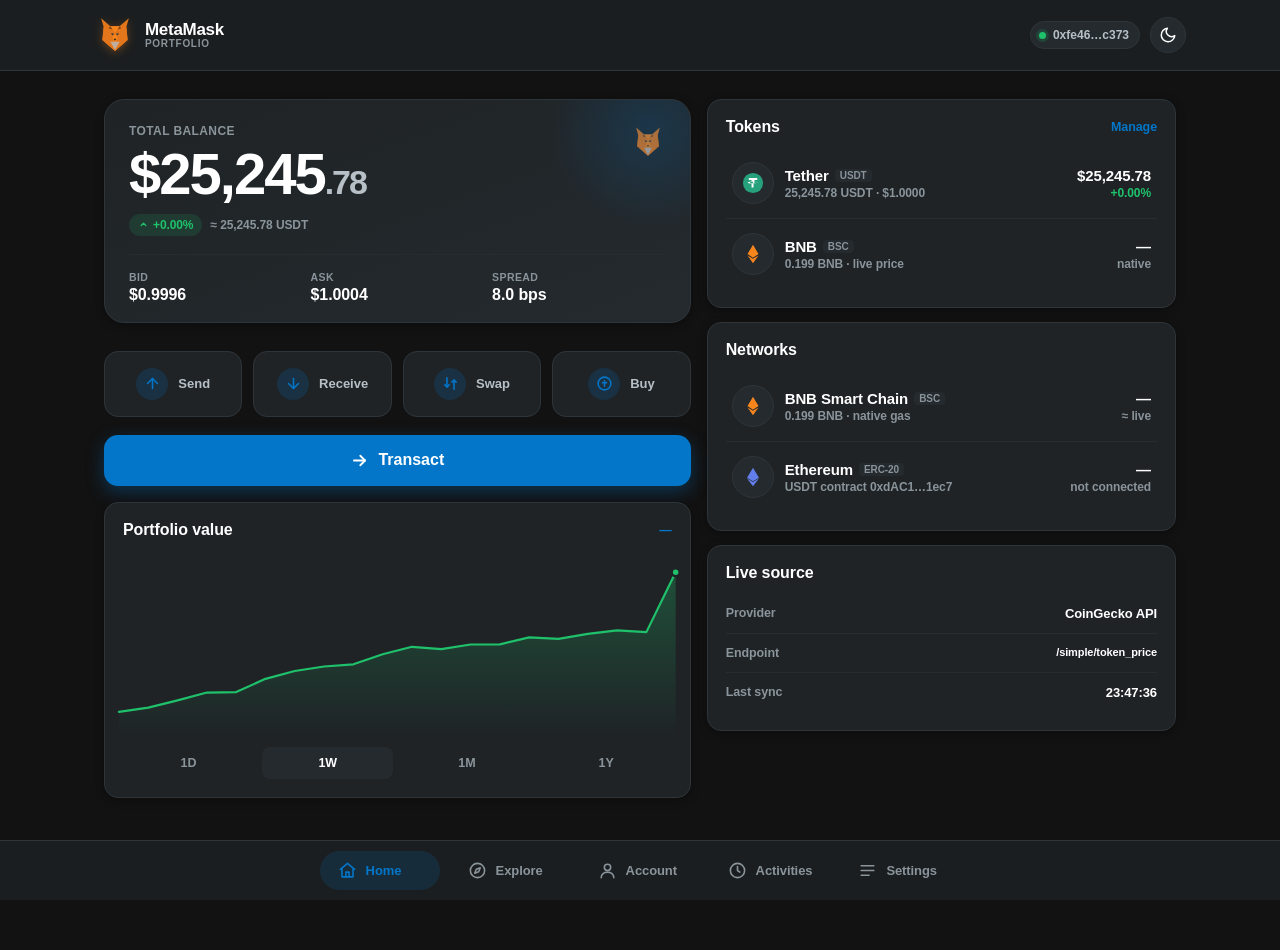
==== commit bf419b7c: "Update index.html" ====
--- a/index.html
+++ b/index.html
@@ -1,21 +1,13 @@
 <!DOCTYPE html>
-<html lang="en" data-theme="dark">
+<html lang="en">
+
 <head>
-<meta charset="UTF-8" />
-<meta name="viewport" content="width=device-width, initial-scale=1.0" />
-<meta name="theme-color" content="#121212" />
-<meta name="description" content="MetaMask Portfolio — track your wallet, tokens and activity." />
-
-<!-- ============================================================
-     EMBEDDED METAMASK LOGO — favicon (shows in the browser tab)
-     Inline SVG data URI, no external request needed.
-     ============================================================ -->
-<link rel="icon" type="image/svg+xml"
-  href="data:image/svg+xml,%3Csvg%20xmlns='http://www.w3.org/2000/svg'%20viewBox='0%200%20200%20200'%3E%3Cpath%20fill='%23E2761B'%20d='M34,20L78,58L70,104L100,150L130,104L122,58L166,20L154,62L160,124L100,176L40,124L46,62Z'/%3E%3Cpath%20fill='%23E4761B'%20d='M46,62L78,58L122,58L154,62L160,124L100,176L40,124Z'/%3E%3Cpath%20fill='%23F6851B'%20d='M78,58L122,58L100,86Z'/%3E%3Cpath%20fill='%23C0AD9E'%20d='M78,132L122,132L100,172Z'/%3E%3Cpath%20fill='%23233447'%20d='M82,90L96,94L86,100Z'/%3E%3Cpath%20fill='%23233447'%20d='M118,90L104,94L114,100Z'/%3E%3Cpath%20fill='%23161616'%20d='M94,118L106,118L100,126Z'/%3E%3C/svg%3E" />
-
-<!-- Apple / iOS home-screen icon -->
-<link rel="apple-touch-icon"
-  href="data:image/svg+xml,%3Csvg%20xmlns='http://www.w3.org/2000/svg'%20viewBox='0%200%20200%20200'%3E%3Crect%20width='200'%20height='200'%20rx='42'%20fill='%23121212'/%3E%3Cpath%20fill='%23E2761B'%20d='M34,20L78,58L70,104L100,150L130,104L122,58L166,20L154,62L160,124L100,176L40,124L46,62Z'/%3E%3Cpath%20fill='%23E4761B'%20d='M46,62L78,58L122,58L154,62L160,124L100,176L40,124Z'/%3E%3Cpath%20fill='%23F6851B'%20d='M78,58L122,58L100,86Z'/%3E%3Cpath%20fill='%23C0AD9E'%20d='M78,132L122,132L100,172Z'/%3E%3Cpath%20fill='%23233447'%20d='M82,90L96,94L86,100Z'/%3E%3Cpath%20fill='%23233447'%20d='M118,90L104,94L114,100Z'/%3E%3Cpath%20fill='%23161616'%20d='M94,118L106,118L100,126Z'/%3E%3C/svg%3E" />
+  <meta charset="utf-8" />
+  <link rel="icon" type="image/png" href="favicon.png" />
+  <meta name="viewport" content="width=device-width, initial-scale=1" />
+  <meta name="apple-itunes-app" content="app-id=1438144202, app-argument=dapp://portfolio.metamask.io" />
+  <meta name="theme-color" content="#000000" />
+<link rel="apple-touch-icon" href="favicon.png" />
 
 <title>MetaMask Portfolio</title>
 <style>
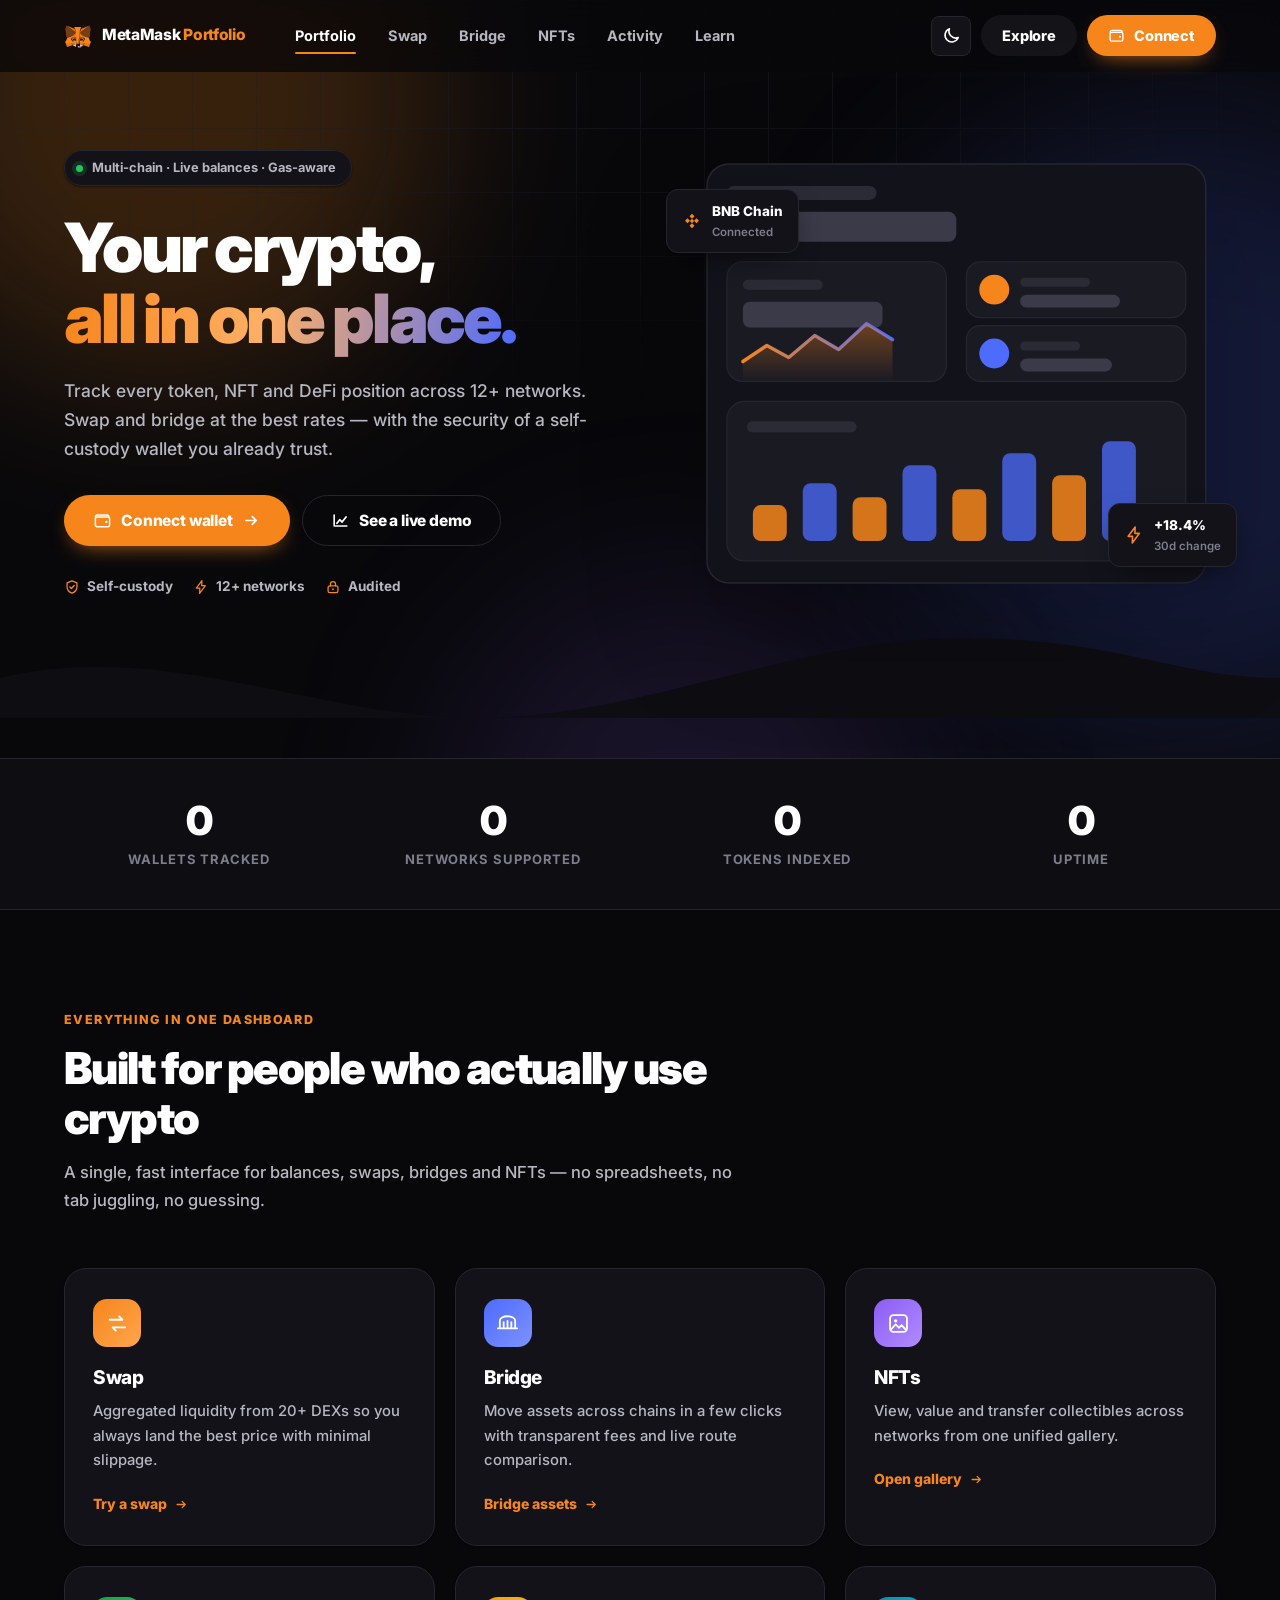
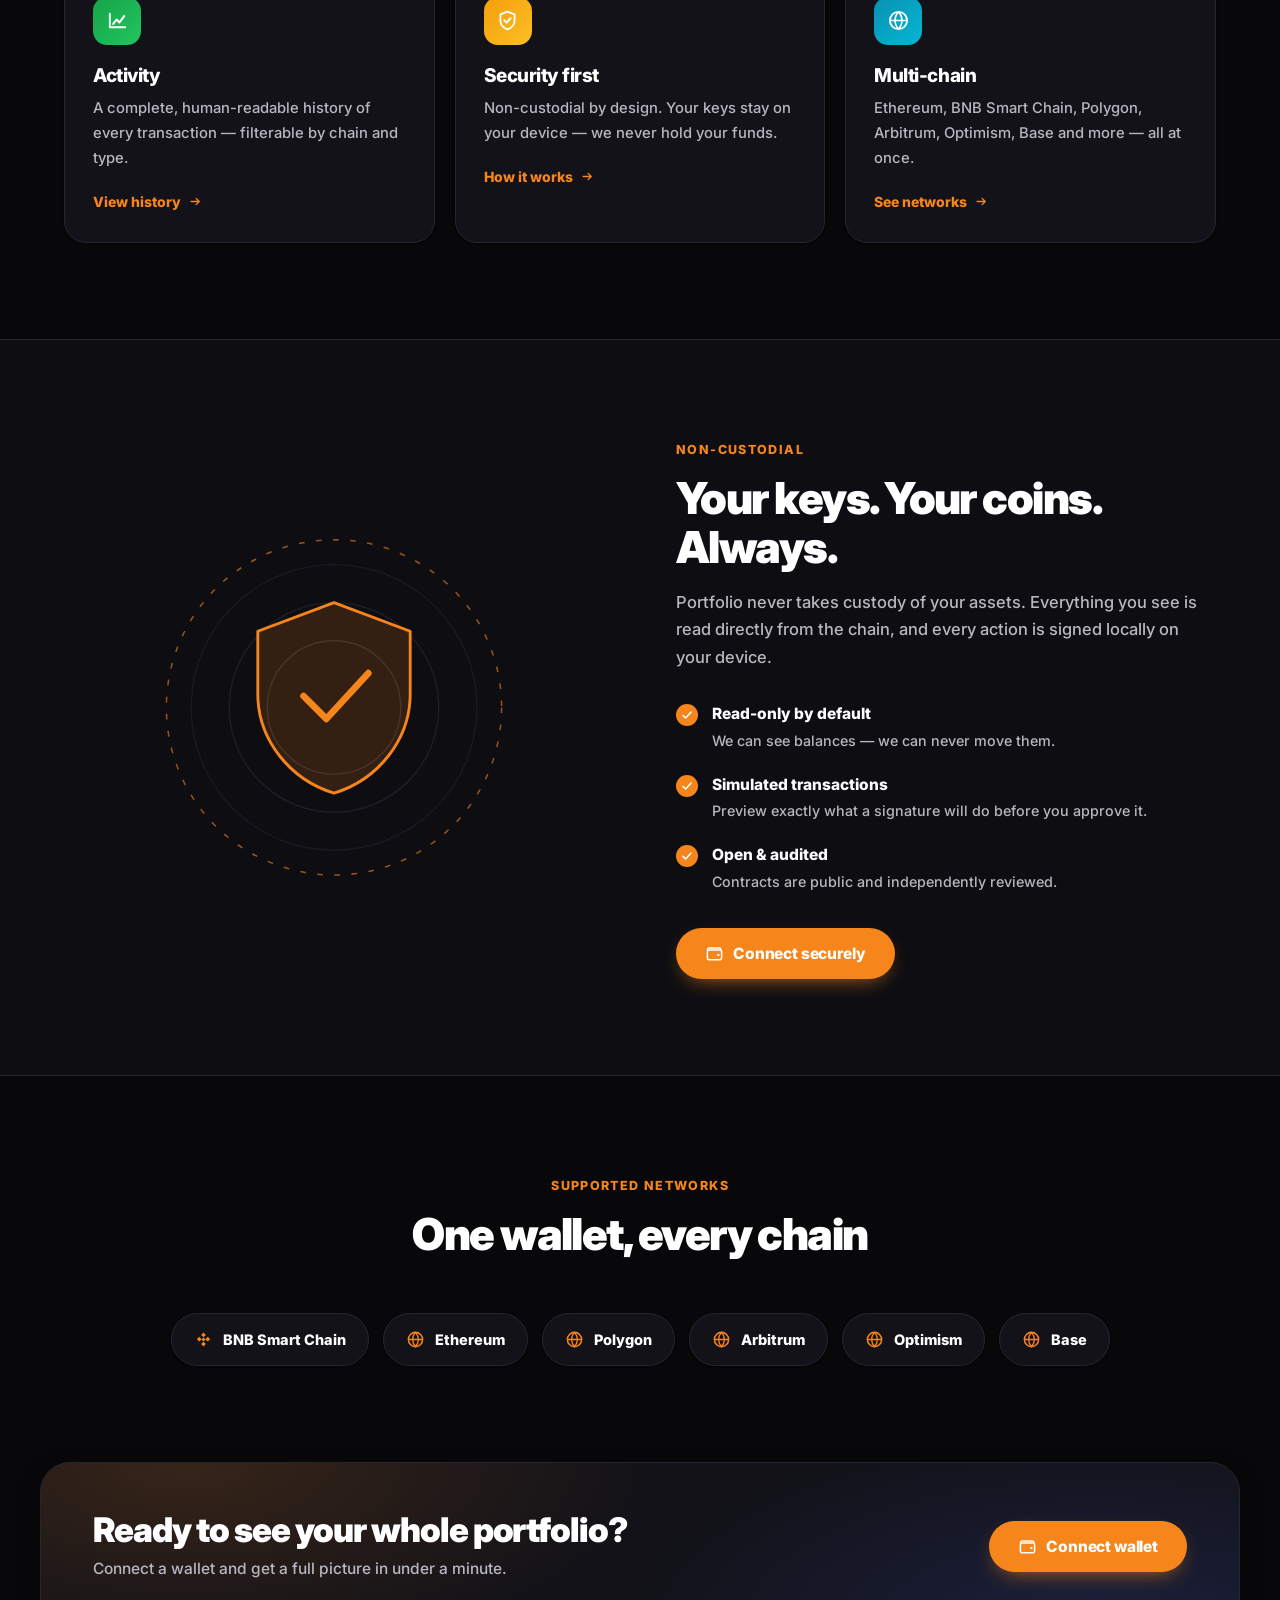
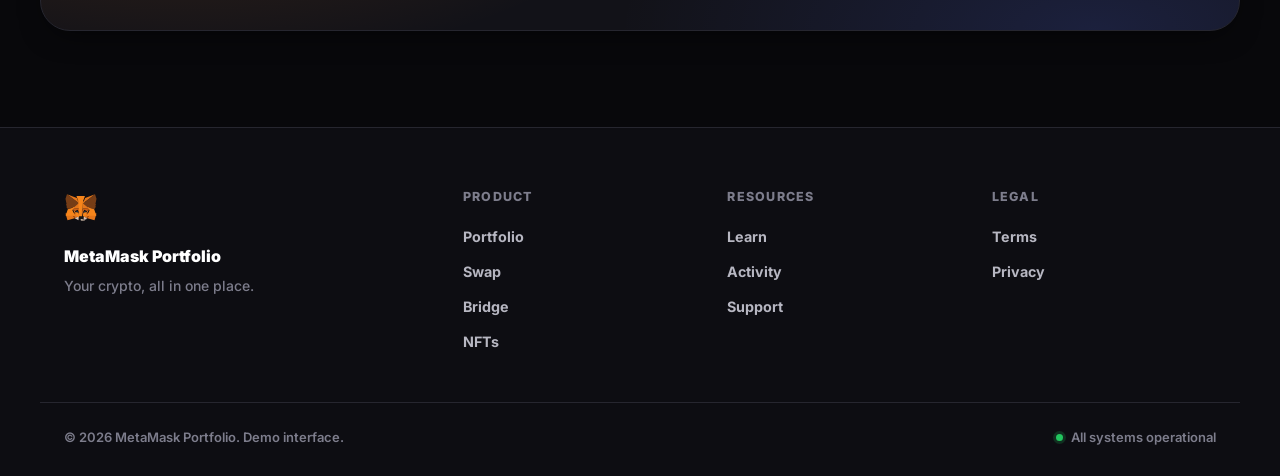
==== commit 7f611fdf: "Add files via upload" ====
--- a/index.html
+++ b/index.html
@@ -1,1599 +1,533 @@
 <!DOCTYPE html>
-<html lang="en">
-
+<html lang="en" data-theme="dark">
 <head>
-  <meta charset="utf-8" />
-  <link rel="icon" type="image/png" href="favicon.png" />
-  <meta name="viewport" content="width=device-width, initial-scale=1" />
-  <meta name="apple-itunes-app" content="app-id=1438144202, app-argument=dapp://portfolio.metamask.io" />
-  <meta name="theme-color" content="#000000" />
-<link rel="apple-touch-icon" href="favicon.png" />
-
-<title>MetaMask Portfolio</title>
-<style>
-/* ============================================================
-   THEME TOKENS — real portfolio.metamask.io palette
-   ============================================================ */
-:root{
-  --mm-blue:#0376C9;
-  --mm-blue-hover:#0369B4;
-  --mm-blue-soft:#E7F2FB;
-  --mm-orange:#F6851B;
-  --mm-green:#1FC16B;
-  --mm-red:#D73838;
-  --mm-yellow:#E6A700;
-
-  --bg:#121212;
-  --bg-elev:#1B1E20;
-  --card:#1F2326;
-  --card-2:#242A2E;
-  --card-hover:#2A3135;
-  --border:#2E353A;
-  --border-strong:#3A4348;
-  --divider:#262C30;
-
-  --text:#FFFFFF;
-  --text-2:#B7C0C7;
-  --text-3:#8A949B;
-  --text-inv:#0B0D0E;
-
-  --shadow:0 2px 8px rgba(0,0,0,.35);
-  --shadow-lg:0 8px 28px rgba(0,0,0,.45);
-  --radius:14px;
-  --radius-sm:10px;
-  --radius-lg:20px;
-  --nav-h:66px;
-  --header-h:60px;
-  --maxw:1120px;
-}
-html[data-theme="light"]{
-  --bg:#F5F6F8;
-  --bg-elev:#FFFFFF;
-  --card:#FFFFFF;
-  --card-2:#F2F4F7;
-  --card-hover:#EDF0F3;
-  --border:#E1E5EA;
-  --border-strong:#CDD4DB;
-  --divider:#EDF0F3;
-
-  --text:#0B0D0E;
-  --text-2:#4A545C;
-  --text-3:#6B767E;
-  --text-inv:#FFFFFF;
-
-  --shadow:0 1px 3px rgba(16,24,40,.08),0 1px 2px rgba(16,24,40,.04);
-  --shadow-lg:0 8px 28px rgba(16,24,40,.12);
-  --mm-blue-soft:#E7F2FB;
-}
-
-*{box-sizing:border-box;-webkit-tap-highlight-color:transparent}
-html,body{margin:0;padding:0;min-height:100%}
-body{
-  background:var(--bg);
-  color:var(--text);
-  font-family:"Euclid Circular B","Segoe UI",-apple-system,BlinkMacSystemFont,Roboto,Helvetica,Arial,sans-serif;
-  font-size:14px;
-  font-weight:600;
-  letter-spacing:-.1px;
-  overflow-x:hidden;
-  transition:background .2s ease,color .2s ease;
-  padding-bottom:calc(var(--nav-h) + 14px);
-}
-b,strong,.b{font-weight:800}
-button{font-family:inherit;font-weight:700;cursor:pointer;border:none;background:none;color:inherit}
-::-webkit-scrollbar{width:0;height:0}
-
-/* ============================================================
-   HEADER
-   ============================================================ */
-.app-header{
-  position:sticky;top:0;z-index:60;
-  background:var(--bg-elev);
-  border-bottom:1px solid var(--border);
-  backdrop-filter:saturate(180%) blur(12px);
-}
-.header-inner{
-  height:var(--header-h);
-  max-width:var(--maxw);
-  margin:0 auto;
-  display:flex;align-items:center;gap:10px;
-  padding:0 14px;
-}
-.brand{display:flex;align-items:center;gap:9px;min-width:0}
-
-/* ---- embedded MetaMask fox logo (header) ---- */
-.mm-logo{
-  width:34px;height:34px;flex:0 0 auto;display:block;
-  filter:drop-shadow(0 2px 4px rgba(246,133,27,.32));
-  transition:transform .18s ease;
-}
-.brand:hover .mm-logo{transform:scale(1.06) rotate(-3deg)}
-html[data-theme="light"] .mm-logo{filter:drop-shadow(0 2px 4px rgba(246,133,27,.28))}
-
-.brand-text{display:flex;flex-direction:column;line-height:1.05;min-width:0}
-.brand-name{font-size:15.5px;font-weight:800;color:var(--text);white-space:nowrap;letter-spacing:-.3px}
-.brand-sub{font-size:9.5px;font-weight:800;color:var(--text-3);letter-spacing:.7px;text-transform:uppercase;white-space:nowrap}
-
-.header-spacer{flex:1}
-.addr-pill{
-  display:flex;align-items:center;gap:7px;
-  background:var(--card-2);
-  border:1px solid var(--border);
-  border-radius:999px;
-  padding:6px 10px 6px 8px;
-  font-size:12px;font-weight:800;color:var(--text-2);
-  white-space:nowrap;
-}
-.addr-pill .dot{width:7px;height:7px;border-radius:50%;background:var(--mm-green);box-shadow:0 0 0 3px rgba(31,193,107,.18)}
-.icon-btn{
-  width:36px;height:36px;border-radius:50%;
-  display:grid;place-items:center;
-  background:var(--card-2);border:1px solid var(--border);
-  color:var(--text);flex:0 0 auto;
-}
-.icon-btn:active{transform:scale(.94)}
-.icon-btn svg{width:18px;height:18px}
-.header-extra{display:none;gap:8px;align-items:center}
-
-/* ============================================================
-   PAGES
-   ============================================================ */
-.page{display:none;padding:14px;max-width:var(--maxw);margin:0 auto;animation:fade .22s ease}
-.page.active{display:block}
-@keyframes fade{from{opacity:0;transform:translateY(6px)}to{opacity:1;transform:none}}
-.page-title{font-size:24px;font-weight:800;margin:4px 0 14px;color:var(--text)}
-
-/* ============================================================
-   BALANCE CARD
-   ============================================================ */
-.balance-card{
-  position:relative;overflow:hidden;
-  background:linear-gradient(160deg,var(--card) 0%,var(--card-2) 100%);
-  border:1px solid var(--border);
-  border-radius:var(--radius-lg);
-  padding:18px 18px 14px;
-  box-shadow:var(--shadow);
-  margin-bottom:12px;
-}
-.balance-card::after{
-  content:"";position:absolute;right:-60px;top:-70px;width:200px;height:200px;
-  border-radius:50%;background:radial-gradient(circle,rgba(3,118,201,.20),transparent 70%);
-  pointer-events:none;
-}
-.bal-top{display:flex;align-items:flex-start;justify-content:space-between;gap:10px}
-.bal-label{font-size:12px;font-weight:800;color:var(--text-3);letter-spacing:.4px;text-transform:uppercase;margin-bottom:6px}
-/* small fox watermark inside the balance card */
-.bal-fox{width:30px;height:30px;opacity:.9;flex:0 0 auto}
-.bal-value{font-size:38px;font-weight:800;line-height:1.05;color:var(--text);letter-spacing:-1.4px}
-.bal-value .cents{color:var(--text-2);font-size:26px}
-.bal-sub{display:flex;align-items:center;gap:8px;margin-top:9px;flex-wrap:wrap}
-.chg-pill{
-  display:inline-flex;align-items:center;gap:4px;
-  background:rgba(31,193,107,.14);color:var(--mm-green);
-  border-radius:999px;padding:4px 9px;font-size:12px;font-weight:800;
-}
-.chg-pill.neg{background:rgba(215,56,56,.14);color:var(--mm-red)}
-.bal-sub .muted{font-size:12px;color:var(--text-3);font-weight:700}
-
-.spread-strip{
-  display:grid;grid-template-columns:repeat(3,1fr);gap:8px;margin-top:14px;
-  padding-top:13px;border-top:1px solid var(--divider);
-}
-.spread-cell{text-align:left}
-.spread-cell .k{font-size:10.5px;color:var(--text-3);font-weight:800;text-transform:uppercase;letter-spacing:.4px}
-.spread-cell .v{font-size:14px;font-weight:800;color:var(--text);margin-top:3px;font-variant-numeric:tabular-nums}
-.spread-cell .v.up{color:var(--mm-green)}
-.spread-cell .v.dn{color:var(--mm-red)}
-
-/* ============================================================
-   ACTION ROW
-   ============================================================ */
-.actions{display:grid;grid-template-columns:repeat(4,1fr);gap:9px;margin:12px 0 16px}
-.action{
-  display:flex;flex-direction:column;align-items:center;gap:7px;
-  background:var(--card);border:1px solid var(--border);
-  border-radius:var(--radius);padding:12px 4px;
-  color:var(--text);transition:background .15s ease,transform .1s ease;
-}
-.action:active{transform:scale(.96);background:var(--card-hover)}
-.action .ico{
-  width:34px;height:34px;border-radius:50%;
-  display:grid;place-items:center;
-  background:var(--mm-blue-soft);
-}
-html[data-theme="dark"] .action .ico{background:rgba(3,118,201,.18)}
-.action .ico svg{width:17px;height:17px;stroke:var(--mm-blue);fill:none;stroke-width:2.2;stroke-linecap:round;stroke-linejoin:round}
-.action span{font-size:11.5px;font-weight:800;color:var(--text-2)}
-
-.transact-btn{
-  width:100%;display:flex;align-items:center;justify-content:center;gap:9px;
-  background:var(--mm-blue);color:#fff;
-  border-radius:var(--radius);
-  padding:15px;font-size:15px;font-weight:800;
-  box-shadow:0 6px 18px rgba(3,118,201,.34);
-  margin-bottom:16px;transition:transform .1s ease,background .15s ease;
-}
-.transact-btn:active{transform:scale(.98);background:var(--mm-blue-hover)}
-.transact-btn svg{width:19px;height:19px;fill:none;stroke:#fff;stroke-width:2.3;stroke-linecap:round;stroke-linejoin:round}
-.transact-btn:disabled{opacity:.55;box-shadow:none;cursor:not-allowed}
-
-/* ============================================================
-   CARDS
-   ============================================================ */
-.card{
-  background:var(--card);border:1px solid var(--border);
-  border-radius:var(--radius);padding:15px;margin-bottom:12px;box-shadow:var(--shadow);
-}
-.sec-head{display:flex;align-items:center;justify-content:space-between;margin-bottom:12px}
-.sec-title{font-size:15px;font-weight:800;color:var(--text)}
-.sec-link{font-size:12.5px;font-weight:800;color:var(--mm-blue)}
-
-.chart-wrap{position:relative;margin:-4px -4px 0}
-.chart-svg{width:100%;height:130px;display:block;overflow:visible}
-.chart-tip{
-  position:absolute;pointer-events:none;opacity:0;transition:opacity .12s;
-  background:var(--text-inv);color:var(--bg);
-  font-size:11px;font-weight:800;padding:4px 8px;border-radius:6px;white-space:nowrap;
-  transform:translate(-50%,-140%);
-}
-html[data-theme="light"] .chart-tip{background:#0B0D0E;color:#fff}
-.chart-range{display:flex;gap:6px;margin-top:10px}
-.range-btn{
-  flex:1;padding:7px 0;border-radius:8px;font-size:12px;font-weight:800;
-  color:var(--text-3);background:transparent;
-}
-.range-btn.on{background:var(--card-2);color:var(--text)}
-
-.asset-row{
-  display:flex;align-items:center;gap:11px;
-  padding:12px 4px;border-bottom:1px solid var(--divider);
-}
-.asset-row:last-child{border-bottom:none}
-.asset-logo{
-  width:38px;height:38px;border-radius:50%;flex:0 0 auto;
-  background:var(--card-2);display:grid;place-items:center;overflow:hidden;
-  border:1px solid var(--border);
-}
-.asset-logo img{width:100%;height:100%;object-fit:cover}
-.asset-logo svg{width:22px;height:22px}
-.asset-meta{flex:1;min-width:0}
-.asset-name{font-size:14px;font-weight:800;color:var(--text);display:flex;align-items:center;gap:6px;flex-wrap:wrap}
-.asset-tag{font-size:10px;font-weight:800;color:var(--text-3);background:var(--card-2);border-radius:4px;padding:1px 5px}
-.asset-sub{font-size:12px;color:var(--text-3);font-weight:700;margin-top:2px}
-.asset-val{text-align:right}
-.asset-val .a{font-size:14px;font-weight:800;color:var(--text);font-variant-numeric:tabular-nums}
-.asset-val .b2{font-size:12px;color:var(--text-3);font-weight:700;margin-top:2px}
-
-/* ============================================================
-   FOOTER NAV
-   ============================================================ */
-.footer-nav{
-  position:fixed;left:0;right:0;bottom:0;z-index:70;
-  background:var(--bg-elev);
-  border-top:1px solid var(--border);
-  padding-bottom:env(safe-area-inset-bottom);
-  backdrop-filter:saturate(180%) blur(14px);
-}
-.nav-scroll{
-  display:flex;align-items:stretch;gap:6px;
-  overflow-x:auto;overflow-y:hidden;
-  white-space:nowrap;
-  padding:8px 10px;
-  max-width:var(--maxw);margin:0 auto;
-  scrollbar-width:none;-ms-overflow-style:none;
-  -webkit-overflow-scrolling:touch;
-}
-.nav-scroll::-webkit-scrollbar{display:none}
-.nav-btn{
-  flex:0 0 auto;min-width:88px;
-  display:flex;flex-direction:column;align-items:center;gap:5px;
-  padding:8px 14px;border-radius:12px;
-  color:var(--text-3);transition:background .15s ease,color .15s ease;
-}
-.nav-btn svg{width:22px;height:22px;fill:none;stroke:currentColor;stroke-width:2;stroke-linecap:round;stroke-linejoin:round}
-.nav-btn span{font-size:11.5px;font-weight:800;letter-spacing:-.1px}
-.nav-btn.on{color:var(--mm-blue);background:var(--mm-blue-soft)}
-html[data-theme="dark"] .nav-btn.on{background:rgba(3,118,201,.16)}
-.nav-btn:active{transform:scale(.95)}
-
-/* ============================================================
-   TRANSACTIONS
-   ============================================================ */
-.tx-row{
-  display:flex;align-items:center;gap:12px;
-  padding:12px;background:var(--card);
-  border:1px solid var(--border);border-radius:var(--radius);
-  margin-bottom:8px;transition:background .15s ease;
-}
-.tx-row:active{background:var(--card-hover)}
-.tx-ico{
-  width:40px;height:40px;border-radius:50%;flex:0 0 auto;
-  display:grid;place-items:center;background:var(--card-2);
-}
-.tx-ico svg{width:19px;height:19px;fill:none;stroke-width:2.3;stroke-linecap:round;stroke-linejoin:round}
-.tx-ico.in svg{stroke:var(--mm-green)}
-.tx-ico.out svg{stroke:var(--mm-red)}
-.tx-ico.fee svg{stroke:var(--mm-yellow)}
-.tx-body{flex:1;min-width:0}
-.tx-title{font-size:13.5px;font-weight:800;color:var(--text);overflow:hidden;text-overflow:ellipsis;white-space:nowrap}
-.tx-date{font-size:11.5px;color:var(--text-3);font-weight:700;margin-top:2px;overflow:hidden;text-overflow:ellipsis;white-space:nowrap}
-.tx-amt{text-align:right;flex:0 0 auto}
-.tx-amt .n{font-size:13.5px;font-weight:800;font-variant-numeric:tabular-nums}
-.tx-amt .n.in{color:var(--mm-green)}
-.tx-amt .n.out{color:var(--mm-red)}
-.tx-amt .n.fee{color:var(--mm-yellow)}
-.tx-status{
-  font-size:10px;font-weight:800;border-radius:999px;padding:2px 7px;
-  display:inline-block;margin-top:4px;
-}
-.st-ok{background:rgba(31,193,107,.15);color:var(--mm-green)}
-.st-fail{background:rgba(215,56,56,.15);color:var(--mm-red)}
-.st-pend{background:rgba(230,167,0,.16);color:var(--mm-yellow)}
-
-/* ============================================================
-   SHEET
-   ============================================================ */
-.sheet-backdrop{
-  position:fixed;inset:0;background:rgba(0,0,0,.55);z-index:90;
-  opacity:0;pointer-events:none;transition:opacity .2s ease;
-}
-.sheet-backdrop.on{opacity:1;pointer-events:auto}
-.sheet{
-  position:fixed;left:0;right:0;bottom:0;z-index:100;
-  background:var(--bg-elev);
-  border-radius:22px 22px 0 0;
-  border-top:1px solid var(--border);
-  padding:8px 18px calc(24px + env(safe-area-inset-bottom));
-  max-height:88vh;overflow-y:auto;
-  transform:translateY(102%);transition:transform .28s cubic-bezier(.32,.72,0,1);
-  max-width:640px;margin:0 auto;
-}
-.sheet.on{transform:translateY(0)}
-.sheet-grip{width:42px;height:4px;border-radius:99px;background:var(--border-strong);margin:6px auto 16px}
-.sheet-head{display:flex;align-items:center;gap:12px;margin-bottom:18px}
-.sheet-head .big-ico{
-  width:50px;height:50px;border-radius:50%;display:grid;place-items:center;background:var(--card-2);
-}
-.sheet-head .big-ico svg{width:24px;height:24px;fill:none;stroke-width:2.2;stroke-linecap:round;stroke-linejoin:round}
-.sheet-head h3{margin:0;font-size:17px;font-weight:800;color:var(--text)}
-.sheet-head p{margin:3px 0 0;font-size:12.5px;color:var(--text-3);font-weight:700}
-.detail-list{border-top:1px solid var(--divider)}
-.detail-row{
-  display:flex;justify-content:space-between;gap:16px;
-  padding:13px 0;border-bottom:1px solid var(--divider);
-}
-.detail-row .k{font-size:12.5px;color:var(--text-3);font-weight:800;flex:0 0 auto}
-.detail-row .v{
-  font-size:12.5px;font-weight:800;color:var(--text);text-align:right;
-  word-break:break-all;font-variant-numeric:tabular-nums;
-}
-.detail-row .v.mono{font-family:ui-monospace,SFMono-Regular,Menlo,monospace;font-size:11.5px}
-.sheet-close{
-  width:100%;margin-top:20px;padding:14px;border-radius:var(--radius);
-  background:var(--card-2);color:var(--text);font-size:14px;font-weight:800;
-  border:1px solid var(--border);
-}
-.sheet-close:active{transform:scale(.98)}
-
-.sheet-actions{display:flex;gap:9px;margin-top:18px;flex-wrap:wrap}
-.receive-btn{
-  flex:1 1 160px;display:flex;align-items:center;justify-content:center;gap:9px;
-  background:var(--mm-blue);color:#fff;
-  border-radius:var(--radius);padding:15px;font-size:14.5px;font-weight:800;
-  box-shadow:0 6px 18px rgba(3,118,201,.34);
-  transition:transform .1s ease,background .15s ease;
-}
-.receive-btn:active{transform:scale(.98);background:var(--mm-blue-hover)}
-.receive-btn svg{width:19px;height:19px;fill:none;stroke:#fff;stroke-width:2.3;stroke-linecap:round;stroke-linejoin:round}
-.outline-btn{
-  flex:0 0 auto;display:flex;align-items:center;justify-content:center;gap:7px;
-  background:transparent;color:var(--mm-blue);
-  border:1.5px solid var(--mm-blue);
-  border-radius:var(--radius);padding:15px 16px;font-size:13.5px;font-weight:800;
-}
-.outline-btn:active{transform:scale(.98);background:var(--mm-blue-soft)}
-html[data-theme="dark"] .outline-btn:active{background:rgba(3,118,201,.14)}
-.outline-btn svg{width:16px;height:16px;fill:none;stroke:var(--mm-blue);stroke-width:2.3;stroke-linecap:round;stroke-linejoin:round}
-
-/* ---- success hero ---- */
-.success-hero{text-align:center;padding:4px 0 18px}
-.success-hero .ring{
-  width:78px;height:78px;border-radius:50%;margin:0 auto 14px;
-  display:grid;place-items:center;background:rgba(31,193,107,.14);
-  box-shadow:0 0 0 8px rgba(31,193,107,.06);
-  animation:pop .42s cubic-bezier(.34,1.56,.64,1);
-}
-@keyframes pop{0%{transform:scale(.55);opacity:0}60%{transform:scale(1.08)}100%{transform:scale(1);opacity:1}}
-.success-hero .ring svg{width:36px;height:36px;fill:none;stroke:var(--mm-green);stroke-width:3;stroke-linecap:round;stroke-linejoin:round}
-.success-hero .h1{
-  font-size:21px;font-weight:800;color:var(--mm-green);letter-spacing:-.4px;margin-bottom:8px;
-}
-.success-hero .amt{font-size:31px;font-weight:800;color:var(--text);letter-spacing:-1.2px;font-variant-numeric:tabular-nums}
-.success-hero .cap{font-size:12.5px;color:var(--text-3);font-weight:800;margin-top:6px}
-
-/* ============================================================
-   PENDING BANNER
-   ============================================================ */
-.pending-banner{
-  display:none;align-items:center;gap:13px;
-  background:linear-gradient(135deg,rgba(230,167,0,.14),rgba(3,118,201,.14));
-  border:1px solid var(--border-strong);
-  border-radius:var(--radius);padding:14px;margin-bottom:12px;
-}
-.pending-banner.on{display:flex}
-.pb-ico{
-  width:44px;height:44px;border-radius:50%;display:grid;place-items:center;
-  background:var(--bg-elev);flex:0 0 auto;
-}
-.pb-ico svg{width:21px;height:21px;fill:none;stroke-width:2.2;stroke-linecap:round;stroke-linejoin:round;stroke:var(--mm-yellow)}
-.pb-body{flex:1;min-width:0}
-.pb-title{font-size:13.5px;font-weight:800;color:var(--text)}
-.pb-sub{font-size:11.5px;color:var(--text-3);font-weight:700;margin-top:2px}
-.pb-clock{
-  font-size:20px;font-weight:800;color:var(--text);
-  font-variant-numeric:tabular-nums;letter-spacing:-.5px;
-}
-.pb-clock small{display:block;font-size:9.5px;color:var(--text-3);letter-spacing:.6px;font-weight:800;text-align:right;margin-top:1px}
-@keyframes spin{to{transform:rotate(360deg)}}
-.spin{animation:spin 1.6s linear infinite;transform-origin:center}
-
-/* ============================================================
-   EXPLORE / ACCOUNT
-   ============================================================ */
-.chip-scroll{
-  display:flex;gap:8px;overflow-x:auto;padding-bottom:4px;margin-bottom:14px;
-  scrollbar-width:none;
-}
-.chip-scroll::-webkit-scrollbar{display:none}
-.chip{
-  flex:0 0 auto;padding:8px 15px;border-radius:999px;
-  background:var(--card);border:1px solid var(--border);
-  font-size:12.5px;font-weight:800;color:var(--text-2);white-space:nowrap;
-}
-.chip.on{background:var(--mm-blue);border-color:var(--mm-blue);color:#fff}
-
-.grid-2{display:grid;grid-template-columns:1fr 1fr;gap:10px}
-.mini-card{
-  background:var(--card);border:1px solid var(--border);border-radius:var(--radius);
-  padding:14px;display:flex;flex-direction:column;gap:9px;
-}
-.mini-ico{
-  width:36px;height:36px;border-radius:10px;display:grid;place-items:center;
-  background:var(--mm-blue-soft);
-}
-html[data-theme="dark"] .mini-ico{background:rgba(3,118,201,.16)}
-.mini-ico svg{width:18px;height:18px;fill:none;stroke:var(--mm-blue);stroke-width:2.2;stroke-linecap:round;stroke-linejoin:round}
-.mini-card h4{margin:0;font-size:13.5px;font-weight:800;color:var(--text)}
-.mini-card p{margin:0;font-size:11.5px;color:var(--text-3);font-weight:700;line-height:1.45}
-
-.stat-line{
-  display:flex;justify-content:space-between;gap:12px;padding:12px 0;border-bottom:1px solid var(--divider);
-}
-.stat-line:last-child{border-bottom:none}
-.stat-line .k{font-size:12.5px;color:var(--text-3);font-weight:800}
-.stat-line .v{font-size:13px;font-weight:800;color:var(--text);text-align:right}
-
-.toast{
-  position:fixed;left:50%;bottom:calc(var(--nav-h) + 22px);transform:translate(-50%,20px);
-  background:var(--text-inv);color:var(--bg);
-  padding:11px 18px;border-radius:999px;font-size:12.5px;font-weight:800;
-  opacity:0;pointer-events:none;transition:all .25s ease;z-index:200;white-space:nowrap;
-  box-shadow:var(--shadow-lg);
-}
-html[data-theme="light"] .toast{background:#0B0D0E;color:#fff}
-.toast.on{opacity:1;transform:translate(-50%,0)}
-
-.empty{text-align:center;padding:40px 20px;color:var(--text-3);font-weight:700;font-size:13px}
-
-/* ============================================================
-   RESPONSIVE — TABLET
-   ============================================================ */
-@media (min-width:640px){
-  .page{padding:18px}
-  .bal-value{font-size:44px}
-  .bal-value .cents{font-size:30px}
-  .tx-row{padding:14px}
-  .tx-title{font-size:14.5px}
-  .tx-amt .n{font-size:14.5px}
-  .nav-btn{min-width:110px}
-  .mm-logo{width:38px;height:38px}
-}
-
-/* ============================================================
-   RESPONSIVE — DESKTOP (all mobile components kept)
-   ============================================================ */
-@media (min-width:960px){
-  :root{--header-h:70px;--nav-h:74px}
-  body{padding-bottom:calc(var(--nav-h) + 24px)}
-
-  .page{padding:22px 20px 30px;max-width:var(--maxw)}
-  .page-title{font-size:28px;margin-bottom:18px}
-
-  .mm-logo{width:42px;height:42px}
-  .brand-name{font-size:17px}
-  .brand-sub{font-size:10px}
-  .bal-fox{width:36px;height:36px}
-
-  .home-grid{
-    display:grid;
-    grid-template-columns:minmax(0,1.25fr) minmax(0,1fr);
-    gap:16px;
-    align-items:start;
-  }
-  .col-main,.col-side{min-width:0;display:flex;flex-direction:column}
-  .col-main > *,.col-side > *{width:100%}
-
-  .balance-card{padding:24px 24px 18px;margin-bottom:14px}
-  .bal-value{font-size:52px;letter-spacing:-2px}
-  .bal-value .cents{font-size:34px}
-  .spread-strip{margin-top:18px;padding-top:16px}
-  .spread-cell .v{font-size:16px}
-
-  .actions{gap:11px;margin:14px 0 18px}
-  .action{padding:16px 6px;flex-direction:row;justify-content:center;gap:10px}
-  .action .ico{width:32px;height:32px}
-  .action span{font-size:13px}
-  .action:hover{background:var(--card-hover)}
-
-  .transact-btn{padding:16px;font-size:16px}
-  .transact-btn:hover{background:var(--mm-blue-hover)}
-
-  .card{padding:18px;margin-bottom:14px}
-  .sec-title{font-size:16px}
-  .chart-svg{height:170px}
-  .chart-range{gap:8px}
-  .range-btn{padding:9px 0;font-size:12.5px}
-  .range-btn:hover{background:var(--card-2);color:var(--text)}
-
-  .asset-row{padding:14px 6px}
-  .asset-row:hover{background:var(--card-hover);border-radius:10px}
-  .asset-logo{width:42px;height:42px}
-  .asset-name{font-size:15px}
-  .asset-val .a{font-size:15px}
-
-  .grid-2{grid-template-columns:repeat(4,1fr);gap:12px}
-  .mini-card{padding:18px}
-  .mini-card:hover{background:var(--card-hover)}
-
-  .account-grid{display:grid;grid-template-columns:1fr 1fr;gap:14px;align-items:start}
-  .account-grid > .card{margin-bottom:0}
-
-  .tx-list-grid{display:grid;grid-template-columns:1fr 1fr;gap:10px}
-  .tx-list-grid .tx-row{margin-bottom:0}
-  .tx-row:hover{background:var(--card-hover)}
-
-  .footer-nav{padding:0 0 env(safe-area-inset-bottom)}
-  .nav-scroll{justify-content:center;gap:10px;padding:10px 16px}
-  .nav-btn{min-width:120px;flex-direction:row;gap:9px;padding:10px 18px;border-radius:999px}
-  .nav-btn svg{width:19px;height:19px}
-  .nav-btn span{font-size:13px}
-  .nav-btn:hover{color:var(--mm-blue);background:var(--mm-blue-soft)}
-  html[data-theme="dark"] .nav-btn:hover{background:rgba(3,118,201,.12)}
-
-  .sheet{
-    left:50%;right:auto;bottom:auto;top:50%;
-    transform:translate(-50%,-46%) scale(.96);
-    opacity:0;pointer-events:none;
-    width:min(520px,92vw);
-    border-radius:20px;border:1px solid var(--border);
-    max-height:86vh;
-    padding:10px 22px 24px;
-    box-shadow:var(--shadow-lg);
-    transition:opacity .2s ease,transform .24s cubic-bezier(.32,.72,0,1);
-  }
-  .sheet.on{transform:translate(-50%,-50%) scale(1);opacity:1;pointer-events:auto}
-  .sheet-grip{display:none}
-
-  .toast{bottom:96px}
-  .empty{padding:60px 20px}
-}
-
-@media (min-width:1200px){
-  .page{padding:28px 24px 40px}
-  .bal-value{font-size:58px}
-  .chart-svg{height:190px}
-}
-</style>
+<meta charset="UTF-8" />
+<meta name="viewport" content="width=device-width, initial-scale=1.0" />
+<title>MetaMask Portfolio — Your crypto, all in one place</title>
+<meta name="description" content="Track, swap, bridge and manage your entire crypto portfolio across every chain." />
+<link rel="preconnect" href="https://fonts.googleapis.com" />
+<link rel="preconnect" href="https://fonts.gstatic.com" crossorigin />
+<link href="https://fonts.googleapis.com/css2?family=Inter:wght@400;500;600;700;800;900&display=swap" rel="stylesheet" />
+<link rel="stylesheet" href="styles.css" />
+<link rel="icon" href="data:image/svg+xml,<svg xmlns='http://www.w3.org/2000/svg' viewBox='0 0 32 32'><text y='26' font-size='26'>🦊</text></svg>" />
 </head>
 <body>
 
-<!-- ============================ HEADER ============================ -->
-<header class="app-header">
-  <div class="header-inner">
-
-    <!-- ============================================================
-         EMBEDDED METAMASK FOX LOGO (header)
-         Pure inline SVG — always renders, no network request.
-         ============================================================ -->
-    <div class="brand">
-      <svg class="mm-logo" viewBox="0 0 200 200" role="img" aria-label="MetaMask" xmlns="http://www.w3.org/2000/svg">
-        <!-- outer silhouette / ears -->
-        <path fill="#E2761B" d="M34,20 L78,58 L70,104 L100,150 L130,104 L122,58 L166,20 L154,62 L160,124 L100,176 L40,124 L46,62 Z"/>
-        <!-- face panel -->
-        <path fill="#E4761B" d="M46,62 L78,58 L122,58 L154,62 L160,124 L100,176 L40,124 Z"/>
-        <!-- inner ear accents -->
-        <path fill="#763D16" d="M78,58 L88,74 L70,68 Z"/>
-        <path fill="#763D16" d="M122,58 L112,74 L130,68 Z"/>
-        <!-- forehead wedge -->
-        <path fill="#F6851B" d="M78,58 L122,58 L100,88 Z"/>
-        <!-- muzzle -->
-        <path fill="#F6851B" d="M100,88 L112,116 L100,146 L88,116 Z"/>
-        <!-- chin / snout -->
-        <path fill="#C0AD9E" d="M78,132 L122,132 L100,172 Z"/>
-        <!-- eyes -->
-        <path fill="#233447" d="M82,90 L97,95 L86,101 Z"/>
-        <path fill="#233447" d="M118,90 L103,95 L114,101 Z"/>
-        <!-- nose -->
-        <path fill="#161616" d="M94,118 L106,118 L100,127 Z"/>
-      </svg>
-
-      <span class="brand-text">
-        <span class="brand-name">MetaMask</span>
-        <span class="brand-sub">Portfolio</span>
-      </span>
-    </div>
-
-    <nav class="header-extra" id="headerNav">
-      <button class="nav-btn on" data-page="home"><span>Home</span></button>
-      <button class="nav-btn" data-page="explore"><span>Explore</span></button>
-      <button class="nav-btn" data-page="account"><span>Account</span></button>
-      <button class="nav-btn" data-page="activities"><span>Activities</span></button>
+<!-- ══════════════ SVG SYMBOL DEFS ══════════════ -->
+<svg class="svg-defs" aria-hidden="true" focusable="false" xmlns="http://www.w3.org/2000/svg">
+  <defs>
+    <symbol id="ico-fox" viewBox="0 0 32 32">
+      <path d="M29.2 4.1 17.8 12.6l2.1-5 9.3-3.5Z" fill="#E2761B"/>
+      <path d="M2.8 4.1 14.1 12.7l-2-5.1L2.8 4.1Z" fill="#E4761B"/>
+      <path d="M25.1 21.9l-3.1 4.8 6.7 1.8 1.9-6.5-5.5-.1ZM1.4 22l1.9 6.5 6.7-1.8-3.1-4.8-5.5.1Z" fill="#E4761B"/>
+      <path d="M9.7 14.3 7.9 17l6.6.3-.2-7.1-4.6 4.1ZM22.3 14.3l-4.7-4.2-.1 7.2 6.6-.3-1.8-2.7Z" fill="#E4761B"/>
+      <path d="M10 26.7l4-1.9-3.4-2.7-.6 4.6ZM18 24.8l4 1.9-.6-4.6-3.4 2.7Z" fill="#E4761B"/>
+      <path d="M22 26.7 18 24.8l.3 2.6v1.1l3.7-1.8ZM10 26.7l3.7 1.8v-1.1l.3-2.6-4 1.9Z" fill="#D7C1B3"/>
+      <path d="m13.8 21.5-3.3-.9 2.3-1.1 1 2ZM18.2 21.5l1-2 2.3 1.1-3.3.9Z" fill="#233447"/>
+      <path d="M10 26.7l.6-4.8-3.7.1L10 26.7ZM21.4 21.9l.6 4.8 3.1-4.7-3.7-.1ZM24.1 17l-6.6.3.6 3.4 1-2 2.3 1.1 2.7-2.8ZM10.5 19.8l2.3-1.1 1 2 .6-3.4-6.6-.3 2.7 2.8Z" fill="#CD6116"/>
+      <path d="m7.8 17 2.7 5.3-.1-2.5L7.8 17ZM21.6 19.8l-.1 2.5L24.2 17l-2.6 2.8ZM14.4 17.3l-.6 3.4.8 4.1.2-5.4-.4-2.1ZM17.5 17.3l-.4 2.1.2 5.4.7-4.1-.5-3.4Z" fill="#E4751F"/>
+      <path d="M18.2 21.5l-.7 4.1.5.4 3.4-2.7.1-2.5-3.3.7ZM10.5 20.8l.1 2.5 3.4 2.7.5-.4-.7-4.1-3.3-.7Z" fill="#F6851B"/>
+      <path d="m18.3 28.5v-1.1l-.3-.2h-2l-.3.2v1.1L13.7 27l.7.6 2.1 1.4h2.4l2.1-1.4.6-.6-3.3 1.5Z" fill="#C0AD9E"/>
+      <path d="m17.9 24.6-.5-.3h-2.8l-.5.3.7 4.1.3-.2v-1.1l.3-.2h2l.3.2v1.1l.3.2.7-4.1Z" fill="#161616"/>
+      <path d="m29.6 13.1 1-4.8-1.4-4.2-11.4 8.5 4.4 3.7 6.2 1.8 1.4-1.6-.6-.4 1-.9-.8-.6.9-.7-.7-.8Z" fill="#763D16"/>
+      <path d="m1.4 8.3 1 4.8-.6.5.9.7-.8.6.9.9-.5.4 1.3 1.6 6.2-1.8 4.4-3.7L2.8 4.1l-1.4 4.2Z" fill="#763D16"/>
+      <path d="m28.4 18.1-6.2-1.8 1.9 2.8-2.7 5.3 3.6-.1h5.5l-2.1-6.2ZM9.8 16.3l-6.2 1.8-2.1 6.2h5.5l3.6.1-2.7-5.3 1.9-2.8ZM17.5 17.3l.4-6.7 1.8-4.9h-8l1.8 4.9.4 6.7.2 2.1v5.4h2.8v-5.4l.6-2.1Z" fill="#F6851B"/>
+    </symbol>
+
+    <symbol id="ico-sun" viewBox="0 0 24 24">
+      <circle cx="12" cy="12" r="4.2" fill="none" stroke="currentColor" stroke-width="2"/>
+      <g stroke="currentColor" stroke-width="2" stroke-linecap="round">
+        <path d="M12 2v2.6M12 19.4V22M2 12h2.6M19.4 12H22M4.9 4.9l1.9 1.9M17.2 17.2l1.9 1.9M19.1 4.9l-1.9 1.9M6.8 17.2l-1.9 1.9"/>
+      </g>
+    </symbol>
+
+    <symbol id="ico-moon" viewBox="0 0 24 24">
+      <path d="M20.5 14.6A8.6 8.6 0 0 1 9.4 3.5 8.6 8.6 0 1 0 20.5 14.6Z" fill="none" stroke="currentColor" stroke-width="2" stroke-linejoin="round"/>
+    </symbol>
+
+    <symbol id="ico-wallet" viewBox="0 0 24 24">
+      <path d="M3 7.5A2.5 2.5 0 0 1 5.5 5H18a2 2 0 0 1 2 2v1" fill="none" stroke="currentColor" stroke-width="1.9" stroke-linecap="round"/>
+      <rect x="3" y="7.5" width="18" height="12.5" rx="2.6" fill="none" stroke="currentColor" stroke-width="1.9"/>
+      <circle cx="16.8" cy="13.8" r="1.5" fill="currentColor"/>
+    </symbol>
+
+    <symbol id="ico-swap" viewBox="0 0 24 24">
+      <path d="M4 8h13l-3.2-3.4M20 16H7l3.2 3.4" fill="none" stroke="currentColor" stroke-width="2" stroke-linecap="round" stroke-linejoin="round"/>
+    </symbol>
+
+    <symbol id="ico-bridge" viewBox="0 0 24 24">
+      <path d="M2 17h20M4 17V9M20 17V9M4 9c0-2.6 3.6-4.6 8-4.6s8 2 8 4.6M8 17V10.5M12 17V9.4M16 17v-6.5" fill="none" stroke="currentColor" stroke-width="1.9" stroke-linecap="round"/>
+    </symbol>
+
+    <symbol id="ico-chart" viewBox="0 0 24 24">
+      <path d="M4 19V5M4 19h16" fill="none" stroke="currentColor" stroke-width="2" stroke-linecap="round"/>
+      <path d="M7.5 15.5 11 11l3 3 5-6.5" fill="none" stroke="currentColor" stroke-width="2.2" stroke-linecap="round" stroke-linejoin="round"/>
+    </symbol>
+
+    <symbol id="ico-nft" viewBox="0 0 24 24">
+      <rect x="3.2" y="3.2" width="17.6" height="17.6" rx="3.4" fill="none" stroke="currentColor" stroke-width="1.9"/>
+      <circle cx="9" cy="9.2" r="1.7" fill="currentColor"/>
+      <path d="m4.4 18 4.6-5 3.4 3.4 2.8-2.6 4 4.2" fill="none" stroke="currentColor" stroke-width="1.9" stroke-linecap="round" stroke-linejoin="round"/>
+    </symbol>
+
+    <symbol id="ico-shield" viewBox="0 0 24 24">
+      <path d="M12 2.8 4.6 5.7v6c0 4.4 3.1 8.2 7.4 9.5 4.3-1.3 7.4-5.1 7.4-9.5v-6L12 2.8Z" fill="none" stroke="currentColor" stroke-width="1.9" stroke-linejoin="round"/>
+      <path d="m8.8 11.9 2.3 2.3 4.2-4.5" fill="none" stroke="currentColor" stroke-width="2.1" stroke-linecap="round" stroke-linejoin="round"/>
+    </symbol>
+
+    <symbol id="ico-globe" viewBox="0 0 24 24">
+      <circle cx="12" cy="12" r="9" fill="none" stroke="currentColor" stroke-width="1.9"/>
+      <path d="M3 12h18M12 3c2.4 2.6 3.6 5.6 3.6 9S14.4 18.4 12 21c-2.4-2.6-3.6-5.6-3.6-9S9.6 5.6 12 3Z" fill="none" stroke="currentColor" stroke-width="1.7"/>
+    </symbol>
+
+    <symbol id="ico-bolt" viewBox="0 0 24 24">
+      <path d="M13.4 2.5 5 13.6h5.3L9.9 21.5 18.5 10h-5.4l.3-7.5Z" fill="none" stroke="currentColor" stroke-width="1.9" stroke-linejoin="round"/>
+    </symbol>
+
+    <symbol id="ico-lock" viewBox="0 0 24 24">
+      <rect x="4.6" y="10.2" width="14.8" height="10.4" rx="2.6" fill="none" stroke="currentColor" stroke-width="1.9"/>
+      <path d="M8.2 10.2V7.6a3.8 3.8 0 0 1 7.6 0v2.6" fill="none" stroke="currentColor" stroke-width="1.9" stroke-linecap="round"/>
+      <circle cx="12" cy="15.4" r="1.4" fill="currentColor"/>
+    </symbol>
+
+    <symbol id="ico-arrow" viewBox="0 0 24 24">
+      <path d="M5 12h13m0 0-5-5m5 5-5 5" fill="none" stroke="currentColor" stroke-width="2.1" stroke-linecap="round" stroke-linejoin="round"/>
+    </symbol>
+
+    <symbol id="ico-close" viewBox="0 0 24 24">
+      <path d="M6 6l12 12M18 6L6 18" fill="none" stroke="currentColor" stroke-width="2.2" stroke-linecap="round"/>
+    </symbol>
+
+    <symbol id="ico-check" viewBox="0 0 24 24">
+      <path d="m5 12.6 4.6 4.4L19 6.8" fill="none" stroke="currentColor" stroke-width="2.6" stroke-linecap="round" stroke-linejoin="round"/>
+    </symbol>
+
+    <symbol id="ico-copy" viewBox="0 0 24 24">
+      <rect x="8.6" y="8.6" width="11.4" height="11.4" rx="2.4" fill="none" stroke="currentColor" stroke-width="1.9"/>
+      <path d="M15.4 8.6V6.4a2.4 2.4 0 0 0-2.4-2.4H6.4A2.4 2.4 0 0 0 4 6.4v6.6a2.4 2.4 0 0 0 2.4 2.4h2.2" fill="none" stroke="currentColor" stroke-width="1.9" stroke-linecap="round"/>
+    </symbol>
+
+    <symbol id="ico-bnb" viewBox="0 0 24 24">
+      <path d="M12 3.2 15 6.2l-3 3-3-3 3-3Z" fill="currentColor"/>
+      <path d="M6.6 8.6l3 3-3 3-3-3 3-3ZM17.4 8.6l3 3-3 3-3-3 3-3Z" fill="currentColor"/>
+      <path d="M12 14.8l3 3-3 3-3-3 3-3Z" fill="currentColor"/>
+      <path d="M12 9.4l2.6 2.6L12 14.6 9.4 12 12 9.4Z" fill="currentColor"/>
+    </symbol>
+
+    <symbol id="ico-spinner" viewBox="0 0 50 50">
+      <circle cx="25" cy="25" r="20" fill="none" stroke="currentColor" stroke-width="4" stroke-opacity=".18"/>
+      <circle cx="25" cy="25" r="20" fill="none" stroke="currentColor" stroke-width="4" stroke-linecap="round" stroke-dasharray="100 160">
+        <animateTransform attributeName="transform" type="rotate" from="0 25 25" to="360 25 25" dur="1s" repeatCount="indefinite"/>
+      </circle>
+    </symbol>
+  </defs>
+</svg>
+
+<div class="bg-orbs" aria-hidden="true">
+  <span class="orb orb-a"></span>
+  <span class="orb orb-b"></span>
+  <span class="orb orb-c"></span>
+  <span class="grid-veil"></span>
+</div>
+
+<!-- ══════════════ HEADER ══════════════ -->
+<header class="site-header" id="siteHeader">
+  <div class="nav-inner">
+    <a class="brand" href="#home" data-nav="home" onclick="showPage('home', event)">
+      <svg class="brand-fox" viewBox="0 0 32 32" aria-hidden="true"><use href="#ico-fox"/></svg>
+      <span class="brand-text">MetaMask <em>Portfolio</em></span>
+    </a>
+
+    <nav class="main-nav" id="mainNav" aria-label="Primary">
+      <a href="#portfolio" class="nav-link is-active" data-nav="portfolio" onclick="showPage('portfolio', event)">Portfolio</a>
+      <a href="#swap"      class="nav-link" data-nav="swap"      onclick="showPage('swap', event)">Swap</a>
+      <a href="#bridge"    class="nav-link" data-nav="bridge"    onclick="showPage('bridge', event)">Bridge</a>
+      <a href="#nfts"      class="nav-link" data-nav="nfts"      onclick="showPage('nfts', event)">NFTs</a>
+      <a href="#activity"  class="nav-link" data-nav="activity"  onclick="showPage('activity', event)">Activity</a>
+      <a href="#learn"     class="nav-link" data-nav="learn"     onclick="showPage('learn', event)">Learn</a>
     </nav>
 
-    <div class="header-spacer"></div>
-
-    <button class="addr-pill" id="addrPill" title="Copy address">
-      <span class="dot"></span>
-      <span id="addrText">0xfe46…c373</span>
-    </button>
-    <button class="icon-btn" id="themeBtn" title="Toggle theme">
-      <svg id="themeIcon" viewBox="0 0 24 24" fill="none" stroke="currentColor" stroke-width="2" stroke-linecap="round" stroke-linejoin="round">
-        <path d="M21 12.79A9 9 0 1 1 11.21 3 7 7 0 0 0 21 12.79z"/>
-      </svg>
-    </button>
+    <div class="nav-actions">
+      <button class="icon-btn" id="themeToggle" type="button" aria-label="Toggle colour theme" title="Toggle theme">
+        <svg class="ico ico-sun" viewBox="0 0 24 24"><use href="#ico-sun"/></svg>
+        <svg class="ico ico-moon" viewBox="0 0 24 24"><use href="#ico-moon"/></svg>
+      </button>
+
+      <button class="btn btn-ghost nav-hide-sm" type="button" onclick="showPage('learn', event)">
+        <span>Explore</span>
+      </button>
+
+      <button class="btn btn-primary" id="connectBtn" type="button" onclick="openWallet()">
+        <svg class="ico" viewBox="0 0 24 24"><use href="#ico-wallet"/></svg>
+        <span class="btn-label">Connect</span>
+      </button>
+
+      <button class="hamburger" id="hamburger" type="button" aria-label="Open menu" aria-expanded="false">
+        <span></span><span></span><span></span>
+      </button>
+    </div>
   </div>
 </header>
 
-<!-- ============================ HOME ============================ -->
-<section class="page active" id="page-home">
-  <div class="home-grid">
-
-    <div class="col-main">
-      <div class="balance-card">
-        <div class="bal-top">
+<main id="app">
+
+  <!-- ══════════════ HERO ══════════════ -->
+  <section class="hero" id="home">
+    <div class="shell hero-grid">
+      <div class="hero-copy">
+        <div class="pill">
+          <span class="pill-dot"></span>
+          <span>Multi-chain · Live balances · Gas-aware</span>
+        </div>
+
+        <h1 class="hero-title">
+          Your crypto,<br />
+          <span class="grad-text">all in one place.</span>
+        </h1>
+
+        <p class="hero-sub">
+          Track every token, NFT and DeFi position across 12+ networks.
+          Swap and bridge at the best rates — with the security of a
+          self-custody wallet you already trust.
+        </p>
+
+        <div class="hero-cta">
+          <button class="btn btn-primary btn-lg" type="button" onclick="openWallet()">
+            <svg class="ico" viewBox="0 0 24 24"><use href="#ico-wallet"/></svg>
+            <span class="btn-label">Connect wallet</span>
+            <svg class="ico ico-trail" viewBox="0 0 24 24"><use href="#ico-arrow"/></svg>
+          </button>
+
+          <button class="btn btn-outline btn-lg" type="button" onclick="showPage('learn', event)">
+            <svg class="ico" viewBox="0 0 24 24"><use href="#ico-chart"/></svg>
+            <span class="btn-label">See a live demo</span>
+          </button>
+        </div>
+
+        <ul class="hero-badges">
+          <li><svg class="ico" viewBox="0 0 24 24"><use href="#ico-shield"/></svg> Self-custody</li>
+          <li><svg class="ico" viewBox="0 0 24 24"><use href="#ico-bolt"/></svg> 12+ networks</li>
+          <li><svg class="ico" viewBox="0 0 24 24"><use href="#ico-lock"/></svg> Audited</li>
+        </ul>
+      </div>
+
+      <!-- Hero visual: pure SVG dashboard mock -->
+      <div class="hero-visual">
+        <svg class="hero-svg" viewBox="0 0 520 440" role="img" aria-label="Portfolio dashboard preview">
+          <defs>
+            <linearGradient id="gArea" x1="0" y1="0" x2="0" y2="1">
+              <stop offset="0%"   stop-color="var(--brand)" stop-opacity=".38"/>
+              <stop offset="100%" stop-color="var(--brand)" stop-opacity="0"/>
+            </linearGradient>
+            <linearGradient id="gLine" x1="0" y1="0" x2="1" y2="0">
+              <stop offset="0%"   stop-color="var(--brand)"/>
+              <stop offset="100%" stop-color="var(--blue)"/>
+            </linearGradient>
+          </defs>
+
+          <rect x="10" y="10" width="500" height="420" rx="22" class="svg-panel"/>
+          <rect x="30" y="32" width="150" height="14" rx="7" class="svg-mute"/>
+          <rect x="30" y="58" width="230" height="30" rx="8" class="svg-strong"/>
+
+          <rect x="30" y="108" width="220" height="120" rx="16" class="svg-card"/>
+          <rect x="46" y="126" width="80" height="10" rx="5" class="svg-mute"/>
+          <rect x="46" y="148" width="140" height="26" rx="7" class="svg-strong"/>
+          <path d="M46 208l24-16 22 12 26-22 24 14 28-26 26 16" fill="none" stroke="url(#gLine)" stroke-width="3.4" stroke-linecap="round" stroke-linejoin="round"/>
+          <path d="M46 208l24-16 22 12 26-22 24 14 28-26 26 16V228H46Z" fill="url(#gArea)"/>
+
+          <rect x="270" y="108" width="220" height="56" rx="14" class="svg-card"/>
+          <circle cx="298" cy="136" r="15" class="svg-brand"/>
+          <rect x="324" y="124" width="70" height="9" rx="4.5" class="svg-mute"/>
+          <rect x="324" y="141" width="100" height="13" rx="6.5" class="svg-strong"/>
+
+          <rect x="270" y="172" width="220" height="56" rx="14" class="svg-card"/>
+          <circle cx="298" cy="200" r="15" class="svg-blue"/>
+          <rect x="324" y="188" width="60" height="9" rx="4.5" class="svg-mute"/>
+          <rect x="324" y="205" width="92" height="13" rx="6.5" class="svg-strong"/>
+
+          <rect x="30" y="248" width="460" height="160" rx="18" class="svg-card"/>
+          <rect x="50" y="268" width="110" height="11" rx="5.5" class="svg-mute"/>
+          <g class="svg-bars">
+            <rect x="56"  y="352" width="34" height="36"  rx="8"/>
+            <rect x="106" y="330" width="34" height="58"  rx="8"/>
+            <rect x="156" y="344" width="34" height="44"  rx="8"/>
+            <rect x="206" y="312" width="34" height="76"  rx="8"/>
+            <rect x="256" y="336" width="34" height="52"  rx="8"/>
+            <rect x="306" y="300" width="34" height="88"  rx="8"/>
+            <rect x="356" y="322" width="34" height="66"  rx="8"/>
+            <rect x="406" y="288" width="34" height="100" rx="8"/>
+          </g>
+        </svg>
+
+        <div class="float-card float-a">
+          <svg class="ico" viewBox="0 0 24 24"><use href="#ico-bnb"/></svg>
           <div>
-            <div class="bal-label">Total balance</div>
-            <div class="bal-value" id="balValue">$25,245<span class="cents">.78</span></div>
+            <strong>BNB Chain</strong>
+            <span>Connected</span>
           </div>
-          <!-- fox watermark inside the balance card -->
-          <svg class="bal-fox" viewBox="0 0 200 200" aria-hidden="true" xmlns="http://www.w3.org/2000/svg">
-            <path fill="#E2761B" d="M34,20 L78,58 L70,104 L100,150 L130,104 L122,58 L166,20 L154,62 L160,124 L100,176 L40,124 L46,62 Z"/>
-            <path fill="#E4761B" d="M46,62 L78,58 L122,58 L154,62 L160,124 L100,176 L40,124 Z"/>
-            <path fill="#763D16" d="M78,58 L88,74 L70,68 Z"/>
-            <path fill="#763D16" d="M122,58 L112,74 L130,68 Z"/>
-            <path fill="#F6851B" d="M78,58 L122,58 L100,88 Z"/>
-            <path fill="#F6851B" d="M100,88 L112,116 L100,146 L88,116 Z"/>
-            <path fill="#C0AD9E" d="M78,132 L122,132 L100,172 Z"/>
-            <path fill="#233447" d="M82,90 L97,95 L86,101 Z"/>
-            <path fill="#233447" d="M118,90 L103,95 L114,101 Z"/>
-            <path fill="#161616" d="M94,118 L106,118 L100,127 Z"/>
-          </svg>
         </div>
 
-        <div class="bal-sub">
-          <span class="chg-pill" id="chgPill">
-            <svg width="11" height="11" viewBox="0 0 24 24" fill="none" stroke="currentColor" stroke-width="3" stroke-linecap="round" stroke-linejoin="round"><path d="M7 14l5-5 5 5"/></svg>
-            <span id="chgText">+0.00%</span>
-          </span>
-          <span class="muted" id="balFiat">≈ 25,245.78 USDT</span>
+        <div class="float-card float-b">
+          <svg class="ico" viewBox="0 0 24 24"><use href="#ico-bolt"/></svg>
+          <div>
+            <strong>+18.4%</strong>
+            <span>30d change</span>
+          </div>
         </div>
-
-        <div class="spread-strip">
-          <div class="spread-cell"><div class="k">Bid</div><div class="v" id="bidVal">—</div></div>
-          <div class="spread-cell"><div class="k">Ask</div><div class="v" id="askVal">—</div></div>
-          <div class="spread-cell"><div class="k">Spread</div><div class="v" id="spreadVal">—</div></div>
+      </div>
+    </div>
+
+    <!-- SVG wave divider -->
+    <svg class="section-divider" viewBox="0 0 1440 80" preserveAspectRatio="none" aria-hidden="true">
+      <path d="M0 40c180-40 360 40 540 40s360-80 540-80 240 40 360 40v40H0V40Z" class="svg-divider"/>
+    </svg>
+  </section>
+
+  <!-- ══════════════ STATS BAR ══════════════ -->
+  <section class="stats-bar">
+    <div class="shell stats-grid">
+      <div class="stat"><span class="stat-num" data-count="1240000">0</span><span class="stat-label">Wallets tracked</span></div>
+      <div class="stat"><span class="stat-num" data-count="12">0</span><span class="stat-label">Networks supported</span></div>
+      <div class="stat"><span class="stat-num" data-count="340">0</span><span class="stat-label">Tokens indexed</span></div>
+      <div class="stat"><span class="stat-num" data-count="99" data-suffix=".9%">0</span><span class="stat-label">Uptime</span></div>
+    </div>
+  </section>
+
+  <!-- ══════════════ FEATURES ══════════════ -->
+  <section class="section" id="portfolio">
+    <div class="shell">
+      <header class="section-head">
+        <span class="eyebrow">Everything in one dashboard</span>
+        <h2 class="section-title">Built for people who actually use crypto</h2>
+        <p class="section-sub">
+          A single, fast interface for balances, swaps, bridges and NFTs —
+          no spreadsheets, no tab juggling, no guessing.
+        </p>
+      </header>
+
+      <div class="card-grid">
+        <article class="card" id="swap">
+          <div class="card-icon icon-brand"><svg class="ico" viewBox="0 0 24 24"><use href="#ico-swap"/></svg></div>
+          <h3>Swap</h3>
+          <p>Aggregated liquidity from 20+ DEXs so you always land the best price with minimal slippage.</p>
+          <a class="card-link" href="#swap" onclick="showPage('swap', event)">Try a swap <svg class="ico" viewBox="0 0 24 24"><use href="#ico-arrow"/></svg></a>
+        </article>
+
+        <article class="card" id="bridge">
+          <div class="card-icon icon-blue"><svg class="ico" viewBox="0 0 24 24"><use href="#ico-bridge"/></svg></div>
+          <h3>Bridge</h3>
+          <p>Move assets across chains in a few clicks with transparent fees and live route comparison.</p>
+          <a class="card-link" href="#bridge" onclick="showPage('bridge', event)">Bridge assets <svg class="ico" viewBox="0 0 24 24"><use href="#ico-arrow"/></svg></a>
+        </article>
+
+        <article class="card" id="nfts">
+          <div class="card-icon icon-violet"><svg class="ico" viewBox="0 0 24 24"><use href="#ico-nft"/></svg></div>
+          <h3>NFTs</h3>
+          <p>View, value and transfer collectibles across networks from one unified gallery.</p>
+          <a class="card-link" href="#nfts" onclick="showPage('nfts', event)">Open gallery <svg class="ico" viewBox="0 0 24 24"><use href="#ico-arrow"/></svg></a>
+        </article>
+
+        <article class="card" id="activity">
+          <div class="card-icon icon-green"><svg class="ico" viewBox="0 0 24 24"><use href="#ico-chart"/></svg></div>
+          <h3>Activity</h3>
+          <p>A complete, human-readable history of every transaction — filterable by chain and type.</p>
+          <a class="card-link" href="#activity" onclick="showPage('activity', event)">View history <svg class="ico" viewBox="0 0 24 24"><use href="#ico-arrow"/></svg></a>
+        </article>
+
+        <article class="card">
+          <div class="card-icon icon-amber"><svg class="ico" viewBox="0 0 24 24"><use href="#ico-shield"/></svg></div>
+          <h3>Security first</h3>
+          <p>Non-custodial by design. Your keys stay on your device — we never hold your funds.</p>
+          <a class="card-link" href="#learn" onclick="showPage('learn', event)">How it works <svg class="ico" viewBox="0 0 24 24"><use href="#ico-arrow"/></svg></a>
+        </article>
+
+        <article class="card" id="learn">
+          <div class="card-icon icon-cyan"><svg class="ico" viewBox="0 0 24 24"><use href="#ico-globe"/></svg></div>
+          <h3>Multi-chain</h3>
+          <p>Ethereum, BNB Smart Chain, Polygon, Arbitrum, Optimism, Base and more — all at once.</p>
+          <a class="card-link" href="#learn" onclick="showPage('learn', event)">See networks <svg class="ico" viewBox="0 0 24 24"><use href="#ico-arrow"/></svg></a>
+        </article>
+      </div>
+    </div>
+  </section>
+
+  <!-- ══════════════ SPLIT — SECURITY ══════════════ -->
+  <section class="section section-alt">
+    <div class="shell split">
+      <div class="split-visual">
+        <svg viewBox="0 0 420 360" class="split-svg" role="img" aria-label="Self-custody security illustration">
+          <circle cx="210" cy="180" r="150" class="ring ring-1"/>
+          <circle cx="210" cy="180" r="110" class="ring ring-2"/>
+          <circle cx="210" cy="180" r="70"  class="ring ring-3"/>
+          <path d="M210 70 130 100v66c0 48 34 90 80 104 46-14 80-56 80-104v-66l-80-30Z" class="svg-shield-fill"/>
+          <path d="M210 70 130 100v66c0 48 34 90 80 104 46-14 80-56 80-104v-66l-80-30Z" class="svg-shield-line"/>
+          <path d="m178 168 24 24 44-48" class="svg-shield-check"/>
+          <circle cx="210" cy="180" r="176" class="ring-dash"/>
+        </svg>
+      </div>
+
+      <div class="split-copy">
+        <span class="eyebrow">Non-custodial</span>
+        <h2 class="section-title">Your keys. Your coins. Always.</h2>
+        <p class="section-sub">
+          Portfolio never takes custody of your assets. Everything you see is
+          read directly from the chain, and every action is signed locally
+          on your device.
+        </p>
+
+        <ul class="check-list">
+          <li><svg class="ico" viewBox="0 0 24 24"><use href="#ico-check"/></svg><div><strong>Read-only by default</strong><span>We can see balances — we can never move them.</span></div></li>
+          <li><svg class="ico" viewBox="0 0 24 24"><use href="#ico-check"/></svg><div><strong>Simulated transactions</strong><span>Preview exactly what a signature will do before you approve it.</span></div></li>
+          <li><svg class="ico" viewBox="0 0 24 24"><use href="#ico-check"/></svg><div><strong>Open & audited</strong><span>Contracts are public and independently reviewed.</span></div></li>
+        </ul>
+
+        <button class="btn btn-primary btn-lg" type="button" onclick="openWallet()">
+          <svg class="ico" viewBox="0 0 24 24"><use href="#ico-wallet"/></svg>
+          <span class="btn-label">Connect securely</span>
+        </button>
+      </div>
+    </div>
+  </section>
+
+  <!-- ══════════════ NETWORKS ══════════════ -->
+  <section class="section">
+    <div class="shell">
+      <header class="section-head center">
+        <span class="eyebrow">Supported networks</span>
+        <h2 class="section-title">One wallet, every chain</h2>
+      </header>
+
+      <div class="chain-row">
+        <div class="chain"><svg class="ico" viewBox="0 0 24 24"><use href="#ico-bnb"/></svg><span>BNB Smart Chain</span></div>
+        <div class="chain"><svg class="ico" viewBox="0 0 24 24"><use href="#ico-globe"/></svg><span>Ethereum</span></div>
+        <div class="chain"><svg class="ico" viewBox="0 0 24 24"><use href="#ico-globe"/></svg><span>Polygon</span></div>
+        <div class="chain"><svg class="ico" viewBox="0 0 24 24"><use href="#ico-globe"/></svg><span>Arbitrum</span></div>
+        <div class="chain"><svg class="ico" viewBox="0 0 24 24"><use href="#ico-globe"/></svg><span>Optimism</span></div>
+        <div class="chain"><svg class="ico" viewBox="0 0 24 24"><use href="#ico-globe"/></svg><span>Base</span></div>
+      </div>
+    </div>
+  </section>
+
+  <!-- ══════════════ CTA BAND ══════════════ -->
+  <section class="cta-band">
+    <div class="shell cta-inner">
+      <div>
+        <h2>Ready to see your whole portfolio?</h2>
+        <p>Connect a wallet and get a full picture in under a minute.</p>
+      </div>
+      <button class="btn btn-primary btn-lg" type="button" onclick="openWallet()">
+        <svg class="ico" viewBox="0 0 24 24"><use href="#ico-wallet"/></svg>
+        <span class="btn-label">Connect wallet</span>
+      </button>
+    </div>
+  </section>
+</main>
+
+<!-- ══════════════ FOOTER ══════════════ -->
+<footer class="site-footer">
+  <div class="shell footer-grid">
+    <div class="footer-brand">
+      <svg class="brand-fox" viewBox="0 0 32 32" aria-hidden="true"><use href="#ico-fox"/></svg>
+      <strong>MetaMask Portfolio</strong>
+      <p>Your crypto, all in one place.</p>
+    </div>
+    <div class="footer-col">
+      <h4>Product</h4>
+      <a href="#portfolio" onclick="showPage('portfolio', event)">Portfolio</a>
+      <a href="#swap" onclick="showPage('swap', event)">Swap</a>
+      <a href="#bridge" onclick="showPage('bridge', event)">Bridge</a>
+      <a href="#nfts" onclick="showPage('nfts', event)">NFTs</a>
+    </div>
+    <div class="footer-col">
+      <h4>Resources</h4>
+      <a href="#learn" onclick="showPage('learn', event)">Learn</a>
+      <a href="#activity" onclick="showPage('activity', event)">Activity</a>
+      <a href="#learn" onclick="showPage('learn', event)">Support</a>
+    </div>
+    <div class="footer-col">
+      <h4>Legal</h4>
+      <a href="#learn" onclick="showPage('learn', event)">Terms</a>
+      <a href="#learn" onclick="showPage('learn', event)">Privacy</a>
+    </div>
+  </div>
+  <div class="shell footer-bottom">
+    <span>© 2026 MetaMask Portfolio. Demo interface.</span>
+    <span class="footer-status"><i></i> All systems operational</span>
+  </div>
+</footer>
+
+<!-- ══════════════ WALLET CONNECT MODAL ══════════════ -->
+<div class="modal-backdrop" id="walletModal" role="dialog" aria-modal="true" aria-labelledby="walletTitle" hidden>
+  <div class="modal" id="walletModalCard">
+    <button class="modal-close" type="button" aria-label="Close" onclick="closeWallet()">
+      <svg class="ico" viewBox="0 0 24 24"><use href="#ico-close"/></svg>
+    </button>
+
+    <!-- STAGE 1 — FORM -->
+    <div class="modal-stage" id="stageForm">
+      <div class="modal-head">
+        <div class="modal-fox"><svg viewBox="0 0 32 32"><use href="#ico-fox"/></svg></div>
+        <h2 id="walletTitle">Connect a wallet</h2>
+        <p>Paste your BNB Smart Chain address to continue.</p>
+      </div>
+
+      <label class="field-label" for="walletAddress">Wallet address</label>
+      <div class="field" id="fieldWrap">
+        <span class="field-prefix"><svg class="ico" viewBox="0 0 24 24"><use href="#ico-bnb"/></svg></span>
+        <input
+          type="text"
+          id="walletAddress"
+          class="field-input"
+          placeholder="0x…"
+          spellcheck="false"
+          autocomplete="off"
+          autocapitalize="off"
+          oninput="onAddressInput()"
+        />
+        <button class="field-action" type="button" id="pasteBtn" onclick="pasteAddress()" title="Paste">
+          <svg class="ico" viewBox="0 0 24 24"><use href="#ico-copy"/></svg>
+        </button>
+      </div>
+
+      <p class="field-hint" id="fieldHint">
+        <svg class="ico" viewBox="0 0 24 24"><use href="#ico-shield"/></svg>
+        <span>Only BNB Smart Chain (BEP-20) addresses are accepted in this demo.</span>
+      </p>
+
+      <div class="network-row">
+        <span class="net-chip is-on"><svg class="ico" viewBox="0 0 24 24"><use href="#ico-bnb"/></svg> BNB Smart Chain</span>
+        <span class="net-chip"><svg class="ico" viewBox="0 0 24 24"><use href="#ico-globe"/></svg> Ethereum</span>
+      </div>
+
+      <button class="btn btn-primary btn-block btn-lg" id="submitWallet" type="button" disabled onclick="connectWallet()">
+        <svg class="ico" viewBox="0 0 24 24"><use href="#ico-lock"/></svg>
+        <span class="btn-label">Connect</span>
+      </button>
+
+      <p class="modal-foot">By connecting you agree to the demo Terms of Use.</p>
+    </div>
+
+    <!-- STAGE 2 — LOADING (15 s) -->
+    <div class="modal-stage" id="stageLoading" hidden>
+      <div class="loader-wrap">
+        <svg class="loader-ring" viewBox="0 0 120 120">
+          <circle cx="60" cy="60" r="52" class="ring-track"/>
+          <circle cx="60" cy="60" r="52" class="ring-progress" id="ringProgress"/>
+        </svg>
+        <div class="loader-center">
+          <span class="loader-pct" id="loaderPct">0%</span>
+          <span class="loader-sec" id="loaderSec">15s</span>
         </div>
       </div>
 
-      <div class="pending-banner" id="pendingBanner">
-        <div class="pb-ico">
-          <svg id="pbIcon" viewBox="0 0 24 24"><circle cx="12" cy="12" r="9"/><path d="M12 7v5l3 2"/></svg>
-        </div>
-        <div class="pb-body">
-          <div class="pb-title" id="pbTitle">Transaction processing</div>
-          <div class="pb-sub" id="pbSub">$25,245.78 USDT → outgoing</div>
-        </div>
-        <div class="pb-clock"><span id="pbClock">5:00:00</span><small id="pbLabel">REMAINING</small></div>
-      </div>
-
-      <div class="actions">
-        <button class="action" data-act="Send">
-          <span class="ico"><svg viewBox="0 0 24 24"><path d="M12 19V5"/><path d="M5 12l7-7 7 7"/></svg></span>
-          <span>Send</span>
-        </button>
-        <button class="action" data-act="Receive">
-          <span class="ico"><svg viewBox="0 0 24 24"><path d="M12 5v14"/><path d="M19 12l-7 7-7-7"/></svg></span>
-          <span>Receive</span>
-        </button>
-        <button class="action" data-act="Swap">
-          <span class="ico"><svg viewBox="0 0 24 24"><path d="M7 4v13"/><path d="M4 14l3 3 3-3"/><path d="M17 20V7"/><path d="M20 10l-3-3-3 3"/></svg></span>
-          <span>Swap</span>
-        </button>
-        <button class="action" data-act="Buy">
-          <span class="ico"><svg viewBox="0 0 24 24"><circle cx="12" cy="12" r="9"/><path d="M12 8v8"/><path d="M9 11h6"/></svg></span>
-          <span>Buy</span>
-        </button>
-      </div>
-
-      <button class="transact-btn" id="transactBtn">
-        <svg viewBox="0 0 24 24"><path d="M5 12h14"/><path d="M13 6l6 6-6 6"/></svg>
-        Transact
-      </button>
-
-      <div class="card">
-        <div class="sec-head">
-          <span class="sec-title">Portfolio value</span>
-          <span class="sec-link" id="chartDelta">—</span>
-        </div>
-        <div class="chart-wrap">
-          <svg class="chart-svg" id="chartSvg" preserveAspectRatio="none"></svg>
-          <div class="chart-tip" id="chartTip"></div>
-        </div>
-        <div class="chart-range" id="rangeBar">
-          <button class="range-btn" data-d="1">1D</button>
-          <button class="range-btn on" data-d="7">1W</button>
-          <button class="range-btn" data-d="30">1M</button>
-          <button class="range-btn" data-d="365">1Y</button>
-        </div>
-      </div>
-    </div>
-
-    <div class="col-side">
-      <div class="card">
-        <div class="sec-head">
-          <span class="sec-title">Tokens</span>
-          <span class="sec-link">Manage</span>
-        </div>
-        <div id="assetList">
-          <div class="empty">Loading live balances…</div>
-        </div>
-      </div>
-
-      <div class="card">
-        <div class="sec-head"><span class="sec-title">Networks</span></div>
-        <div class="asset-row">
-          <div class="asset-logo">
-            <svg viewBox="0 0 24 24" fill="#F6851B"><path d="M12 2l6 10-6 4-6-4 6-10zm0 15.2l6-3.6-6 8.4-6-8.4 6 3.6z"/></svg>
-          </div>
-          <div class="asset-meta">
-            <div class="asset-name">BNB Smart Chain <span class="asset-tag">BSC</span></div>
-            <div class="asset-sub">0.199 BNB · native gas</div>
-          </div>
-          <div class="asset-val"><div class="a" id="bnbVal">—</div><div class="b2">≈ live</div></div>
-        </div>
-        <div class="asset-row">
-          <div class="asset-logo">
-            <svg viewBox="0 0 24 24" fill="#627EEA"><path d="M12 2l6.5 10.8L12 16.5 5.5 12.8 12 2zm0 20l6.5-8.4L12 17.4 5.5 13.6 12 22z"/></svg>
-          </div>
-          <div class="asset-meta">
-            <div class="asset-name">Ethereum <span class="asset-tag">ERC-20</span></div>
-            <div class="asset-sub">USDT contract 0xdAC1…1ec7</div>
-          </div>
-          <div class="asset-val"><div class="a">—</div><div class="b2">not connected</div></div>
-        </div>
-      </div>
-
-      <div class="card">
-        <div class="sec-head"><span class="sec-title">Live source</span></div>
-        <div class="stat-line"><span class="k">Provider</span><span class="v">CoinGecko API</span></div>
-        <div class="stat-line"><span class="k">Endpoint</span><span class="v" style="font-size:11px">/simple/token_price</span></div>
-        <div class="stat-line"><span class="k">Last sync</span><span class="v" id="lastSync">—</span></div>
-      </div>
-    </div>
-
+      <h2 class="loader-title">Connecting to your wallet…</h2>
+      <p class="loader-sub" id="loaderStep">Establishing secure channel</p>
+
+      <div class="bar"><i id="barFill"></i></div>
+    </div>
   </div>
-</section>
-
-<!-- ============================ EXPLORE ============================ -->
-<section class="page" id="page-explore">
-  <h1 class="page-title">Explore</h1>
-  <div class="chip-scroll">
-    <button class="chip on">All</button>
-    <button class="chip">DeFi</button>
-    <button class="chip">NFTs</button>
-    <button class="chip">Bridges</button>
-    <button class="chip">Swaps</button>
-  </div>
-  <div class="card" style="background:linear-gradient(135deg,rgba(3,118,201,.18),transparent);">
-    <div class="sec-title" style="margin-bottom:6px;">Discover dapps</div>
-    <div class="asset-sub" style="margin-bottom:14px;">Swap, stake and bridge across 20+ chains with MetaMask Portfolio.</div>
-    <button class="transact-btn" style="margin:0;padding:12px;font-size:13.5px;" data-act="Explore dapps">Open dapp directory</button>
-  </div>
-  <div class="grid-2">
-    <div class="mini-card">
-      <span class="mini-ico"><svg viewBox="0 0 24 24"><path d="M4 7h16"/><path d="M4 12h16"/><path d="M4 17h10"/></svg></span>
-      <h4>Bridge</h4><p>Move assets between chains in one flow.</p>
-    </div>
-    <div class="mini-card">
-      <span class="mini-ico"><svg viewBox="0 0 24 24"><path d="M12 3l8 5v8l-8 5-8-5V8z"/></svg></span>
-      <h4>Stake</h4><p>Earn yield on ETH, MATIC and more.</p>
-    </div>
-    <div class="mini-card">
-      <span class="mini-ico"><svg viewBox="0 0 24 24"><circle cx="12" cy="12" r="8"/><path d="M12 8v8"/></svg></span>
-      <h4>Buy crypto</h4><p>Fund your wallet with card or bank.</p>
-    </div>
-    <div class="mini-card">
-      <span class="mini-ico"><svg viewBox="0 0 24 24"><path d="M4 18l6-6 4 4 6-8"/></svg></span>
-      <h4>Analytics</h4><p>Track P&amp;L and portfolio performance.</p>
-    </div>
-  </div>
-</section>
-
-<!-- ============================ ACCOUNT ============================ -->
-<section class="page" id="page-account">
-  <h1 class="page-title">Account</h1>
-  <div class="account-grid">
-    <div class="card" style="text-align:center;padding:22px 15px;">
-      <div style="width:76px;height:76px;border-radius:50%;margin:0 auto 12px;display:grid;place-items:center;background:var(--card-2);border:1px solid var(--border);">
-        <svg class="bal-fox" viewBox="0 0 200 200" aria-hidden="true" xmlns="http://www.w3.org/2000/svg" style="opacity:1">
-          <path fill="#E2761B" d="M34,20 L78,58 L70,104 L100,150 L130,104 L122,58 L166,20 L154,62 L160,124 L100,176 L40,124 L46,62 Z"/>
-          <path fill="#E4761B" d="M46,62 L78,58 L122,58 L154,62 L160,124 L100,176 L40,124 Z"/>
-          <path fill="#763D16" d="M78,58 L88,74 L70,68 Z"/>
-          <path fill="#763D16" d="M122,58 L112,74 L130,68 Z"/>
-          <path fill="#F6851B" d="M78,58 L122,58 L100,88 Z"/>
-          <path fill="#F6851B" d="M100,88 L112,116 L100,146 L88,116 Z"/>
-          <path fill="#C0AD9E" d="M78,132 L122,132 L100,172 Z"/>
-          <path fill="#233447" d="M82,90 L97,95 L86,101 Z"/>
-          <path fill="#233447" d="M118,90 L103,95 L114,101 Z"/>
-          <path fill="#161616" d="M94,118 L106,118 L100,127 Z"/>
-        </svg>
-      </div>
-      <div style="font-size:15px;font-weight:800;color:var(--text);">Imported Wallet</div>
-      <div style="font-size:12px;color:var(--text-3);font-weight:700;margin-top:5px;word-break:break-all;">
-        0xfe46bbfb161a724d8a9b77dbaf45d0da3b7ac373
-      </div>
-      <div style="display:flex;gap:8px;justify-content:center;margin-top:14px;flex-wrap:wrap;">
-        <button class="chip" id="copyAddr2">Copy</button>
-        <button class="chip" onclick="openBscScan()">BscScan</button>
-        <button class="chip" onclick="openMetaMask()">MetaMask</button>
-      </div>
-    </div>
-
-    <div class="card">
-      <div class="sec-head"><span class="sec-title">Wallet stats</span></div>
-      <div class="stat-line"><span class="k">Net worth</span><span class="v" id="acctNet">$25,245.78</span></div>
-      <div class="stat-line"><span class="k">Assets</span><span class="v">USDT · BNB</span></div>
-      <div class="stat-line"><span class="k">Active network</span><span class="v">BNB Smart Chain</span></div>
-      <div class="stat-line"><span class="k">Server charges paid</span><span class="v">0.379 BNB</span></div>
-      <div class="stat-line"><span class="k">Failed sends</span><span class="v">5</span></div>
-    </div>
-
-    <div class="card">
-      <div class="sec-head"><span class="sec-title">Preferences</span></div>
-      <div class="stat-line" style="cursor:pointer" id="themeRow"><span class="k">Theme</span><span class="v" id="themeRowVal">Dark</span></div>
-      <div class="stat-line" style="cursor:pointer" data-act="Currency"><span class="k">Currency</span><span class="v">USD</span></div>
-      <div class="stat-line" style="cursor:pointer" data-act="Security"><span class="k">Security &amp; privacy</span><span class="v">›</span></div>
-      <div class="stat-line" style="cursor:pointer" id="resetRow"><span class="k">Reset demo state</span><span class="v" style="color:var(--mm-red)">Reset</span></div>
-    </div>
-
-    <div class="card">
-      <div class="sec-head"><span class="sec-title">Connected</span></div>
-      <div class="stat-line"><span class="k">Wallet</span><span class="v">0xfe46…c373</span></div>
-      <div class="stat-line"><span class="k">Chain ID</span><span class="v">56 (BSC)</span></div>
-      <div class="stat-line"><span class="k">Live balance</span><span class="v" id="acctLive">—</span></div>
-      <div class="stat-line"><span class="k">Price feed</span><span class="v" id="acctFeed">—</span></div>
-    </div>
-  </div>
-</section>
-
-<!-- ============================ ACTIVITIES ============================ -->
-<section class="page" id="page-activities">
-  <h1 class="page-title">Activities</h1>
-  <div class="chip-scroll">
-    <button class="chip on" data-f="all">All</button>
-    <button class="chip" data-f="in">Incoming</button>
-    <button class="chip" data-f="out">Outgoing</button>
-    <button class="chip" data-f="fee">Server charges</button>
-  </div>
-  <div id="txList"></div>
-</section>
-
-<!-- ============================ FOOTER NAV ============================ -->
-<nav class="footer-nav">
-  <div class="nav-scroll" id="navScroll">
-    <button class="nav-btn on" data-page="home">
-      <svg viewBox="0 0 24 24"><path d="M3 10.5L12 3l9 7.5"/><path d="M5 10v10h14V10"/><path d="M10 20v-6h4v6"/></svg>
-      <span>Home</span>
-    </button>
-    <button class="nav-btn" data-page="explore">
-      <svg viewBox="0 0 24 24"><circle cx="12" cy="12" r="9"/><path d="M15.5 8.5l-2 5-5 2 2-5z"/></svg>
-      <span>Explore</span>
-    </button>
-    <button class="nav-btn" data-page="account">
-      <svg viewBox="0 0 24 24"><circle cx="12" cy="8" r="4"/><path d="M4 21c0-4 3.6-7 8-7s8 3 8 7"/></svg>
-      <span>Account</span>
-    </button>
-    <button class="nav-btn" data-page="activities">
-      <svg viewBox="0 0 24 24"><circle cx="12" cy="12" r="9"/><path d="M12 7v5l3 2"/></svg>
-      <span>Activities</span>
-    </button>
-    <button class="nav-btn" data-page="account">
-      <svg viewBox="0 0 24 24"><path d="M4 6h16"/><path d="M4 12h16"/><path d="M4 18h10"/></svg>
-      <span>Settings</span>
-    </button>
-  </div>
-</nav>
-
-<div class="sheet-backdrop" id="backdrop"></div>
-<div class="sheet" id="sheet">
-  <div class="sheet-grip"></div>
-  <div id="sheetContent"></div>
-  <button class="sheet-close" id="sheetClose">Close</button>
 </div>
 
-<div class="toast" id="toast"></div>
-
-<script>
-/* ============================================================
-   CONFIG
-   ============================================================ */
-const COINGECKO_API = 'https://api.coingecko.com/api/v3';
-
-/* ---- CoinGecko public (Demo) API key ----------------------
-   Get a free key at https://www.coingecko.com/en/api
-   Sent as the `x-cg-demo-api-key` header on every call.
-   Leave the placeholder untouched to run keyless.
-------------------------------------------------------------- */
-const COINGECKO_API_KEY = 'CG-XXXXXXXXXXXXXXXXXXXXXXXX';
-
-const BSC_USDT_CONTRACT = '0x55d398326f99059ff775485246999027b3197955';
-const DEST_ADDRESS  = '0xfe46bbfb161a724d8a9b77dbaf45d0da3b7ac373';
-const COUNTDOWN_MS  = 5 * 60 * 60 * 1000;   // 5:00:00
-const BSCSCAN       = 'https://bscscan.com';
-const METAMASK_URL  = 'https://metamask.io';
-
-const LS = {
-  balance : 'mm_portfolio_balance',
-  pending : 'mm_pending_tx',
-  theme   : 'mm_theme',
-  history : 'mm_tx_history',
-  success : 'mm_last_success',
-  seen    : 'mm_success_seen'
-};
-const DEFAULT_BALANCE = 25245.78;
-
-/* ============================================================
-   STATE
-   ============================================================ */
-const State = {
-  balance   : parseFloat(localStorage.getItem(LS.balance) ?? DEFAULT_BALANCE),
-  pending   : JSON.parse(localStorage.getItem(LS.pending) || 'null'),
-  livePrice : 1.0,
-  liveChange: 0,
-  usdtLogo  : null,
-  bnbPrice  : 0,
-  view      : 'home',
-  filter    : 'all',
-  extraTx   : JSON.parse(localStorage.getItem(LS.history) || '[]')
-};
-localStorage.setItem(LS.balance, State.balance);
-
-/* ============================================================
-   STATIC LEDGER
-   ============================================================ */
-const BASE_TX = [
-  { id:'t1', dir:'in',  kind:'Incoming BNB',        amt:'+0.18 BNB',    fiat:'$0.00',  date:'16 Sep 2026', ts:new Date('2026-09-16').getTime(), status:'ok',   hash:'0x9a12f4c0b7e83d15a2f6c9e04b71d8a35f0c2e6b9d47a18c3f5e0b2d6a94c781', from:DEST_ADDRESS, to:'0x8f2a…41c9', note:'Incoming transfer to wallet' },
-  { id:'t2', dir:'fee', kind:'Server liquidity charge', amt:'-0.18 BNB', fiat:'$0.00', date:'16 Sep 2026', ts:new Date('2026-09-16').getTime()+3600000, status:'ok', hash:'0x3c71ba90d2e4f6851a7c0b93e2d457f8a1c6b0e39d82f475a1c3e0b6d92748f5', from:'0x8f2a…41c9', to:'0xServer', note:'Liquidity server charge — enabled $25,245.78 USDT settlement' },
-  { id:'t3', dir:'out', kind:'Outgoing USDT',       amt:'-$25,245.78',  fiat:'$25,245.78', date:'18 Sep 2026', ts:new Date('2026-09-18').getTime(), status:'fail', hash:'0x7d2e91c3a0b64f857e1c0d92b3a4f6870e1c2b3a4d5e6f708192a3b4c5d6e7f8', from:'0xSelf', to:DEST_ADDRESS, note:'Processed and failed' },
-  { id:'t4', dir:'out', kind:'Outgoing USDT',       amt:'-$25,245.78',  fiat:'$25,245.78', date:'22 Sep 2026', ts:new Date('2026-09-22').getTime(), status:'fail', hash:'0x1a2b3c4d5e6f708192a3b4c5d6e7f8091a2b3c4d5e6f708192a3b4c5d6e7f809', from:'0xSelf', to:DEST_ADDRESS, note:'Processed and failed' },
-  { id:'t5', dir:'out', kind:'Outgoing USDT',       amt:'-$25,245.78',  fiat:'$25,245.78', date:'24 Sep 2026', ts:new Date('2026-09-24').getTime(), status:'fail', hash:'0x2b3c4d5e6f708192a3b4c5d6e7f8091a2b3c4d5e6f708192a3b4c5d6e7f8091a2b', from:'0xSelf', to:DEST_ADDRESS, note:'Processed and failed' },
-  { id:'t6', dir:'out', kind:'Outgoing USDT',       amt:'-$25,245.78',  fiat:'$25,245.78', date:'26 Sep 2026', ts:new Date('2026-09-26').getTime(), status:'fail', hash:'0x3c4d5e6f708192a3b4c5d6e7f8091a2b3c4d5e6f708192a3b4c5d6e7f8091a2b3c', from:'0xSelf', to:DEST_ADDRESS, note:'Processed and failed' },
-  { id:'t7', dir:'out', kind:'Outgoing USDT',       amt:'-$25,245.78',  fiat:'$25,245.78', date:'28 Sep 2026', ts:new Date('2026-09-28').getTime(), status:'fail', hash:'0x4d5e6f708192a3b4c5d6e7f8091a2b3c4d5e6f708192a3b4c5d6e7f8091a2b3c4d', from:'0xSelf', to:DEST_ADDRESS, note:'Processed and failed' },
-  { id:'t8', dir:'in',  kind:'Incoming BNB',        amt:'+0.199 BNB',   fiat:'$0.00',  date:'04 Oct 2026', ts:new Date('2026-10-04').getTime(), status:'ok',   hash:'0x5e6f708192a3b4c5d6e7f8091a2b3c4d5e6f708192a3b4c5d6e7f8091a2b3c4d5e', from:DEST_ADDRESS, to:'0x8f2a…41c9', note:'Incoming transfer to wallet' },
-  { id:'t9', dir:'fee', kind:'Server liquidity charge', amt:'-0.199 BNB', fiat:'$0.00', date:'05 Oct 2026', ts:new Date('2026-10-05').getTime(), status:'ok', hash:'0x6f708192a3b4c5d6e7f8091a2b3c4d5e6f708192a3b4c5d6e7f8091a2b3c4d5e6f', from:'0x8f2a…41c9', to:'0xServer', note:'Liquidity server charge — enabled $25,245.78 USDT settlement' }
-];
-
-/* ============================================================
-   HELPERS
-   ============================================================ */
-const $  = s => document.querySelector(s);
-const $$ = s => [...document.querySelectorAll(s)];
-const fmtUSD = n => '$' + Number(n).toLocaleString('en-US',{minimumFractionDigits:2, maximumFractionDigits:2});
-const shortHash = h => h.slice(0,10) + '…' + h.slice(-8);
-
-function toast(msg){
-  const t = $('#toast');
-  t.textContent = msg; t.classList.add('on');
-  clearTimeout(t._tid);
-  t._tid = setTimeout(()=>t.classList.remove('on'), 1900);
-}
-
-/* ============================================================
-   COINGECKO FETCH (public API key header)
-   ============================================================ */
-function cgHeaders(){
-  const h = { 'accept':'application/json' };
-  if(COINGECKO_API_KEY && COINGECKO_API_KEY.indexOf('XXXX') === -1){
-    h['x-cg-demo-api-key'] = COINGECKO_API_KEY;
-  }
-  return h;
-}
-function cgGet(path){
-  return fetch(COINGECKO_API + path, { headers: cgHeaders() });
-}
-
-/* ============================================================
-   EXTERNAL LAUNCHERS
-   ============================================================ */
-function openMetaMask(){ window.open(METAMASK_URL, '_blank', 'noopener'); }   /* Receive → metamask.io */
-function openBscScan(){ window.open(BSCSCAN, '_blank', 'noopener'); }
-function openBscScanTx(hash){ window.open(BSCSCAN + '/tx/' + hash, '_blank', 'noopener'); }
-function openBscScanAddr(addr){ window.open(BSCSCAN + '/address/' + addr, '_blank', 'noopener'); }
-
-/* ============================================================
-   THEME
-   ============================================================ */
-(function initTheme(){
-  const saved = localStorage.getItem(LS.theme) || 'dark';
-  document.documentElement.setAttribute('data-theme', saved);
-  updateThemeUI(saved);
-})();
-function updateThemeUI(mode){
-  $('#themeRowVal').textContent = mode === 'dark' ? 'Dark' : 'Light';
-  $('#themeIcon').innerHTML = mode === 'dark'
-    ? '<path d="M21 12.79A9 9 0 1 1 11.21 3 7 7 0 0 0 21 12.79z"/>'
-    : '<circle cx="12" cy="12" r="4"/><path d="M12 2v2M12 20v2M4.9 4.9l1.4 1.4M17.7 17.7l1.4 1.4M2 12h2M20 12h2M4.9 19.1l1.4-1.4M17.7 6.3l1.4-1.4"/>';
-  document.querySelector('meta[name=theme-color]').setAttribute('content', mode==='dark'?'#121212':'#F5F6F8');
-}
-function toggleTheme(){
-  const cur = document.documentElement.getAttribute('data-theme');
-  const next = cur === 'dark' ? 'light' : 'dark';
-  document.documentElement.setAttribute('data-theme', next);
-  localStorage.setItem(LS.theme, next);
-  updateThemeUI(next);
-  drawChart();
-}
-$('#themeBtn').onclick = toggleTheme;
-$('#themeRow').onclick = toggleTheme;
-
-/* ============================================================
-   NAVIGATION
-   ============================================================ */
-function showPage(id){
-  State.view = id;
-  $$('.page').forEach(p => p.classList.toggle('active', p.id === 'page-' + id));
-  $$('.nav-btn').forEach(b => b.classList.toggle('on', b.dataset.page === id));
-  window.scrollTo({top:0, behavior:'instant'});
-  if (id === 'activities') renderTx();
-  if (id === 'home')       { drawChart(); renderAssets(); }
-}
-$$('.nav-btn').forEach(b => b.onclick = () => showPage(b.dataset.page));
-
-/* ============================================================
-   LIVE DATA — connected wallet balance via CoinGecko
-   ============================================================ */
-async function loadLive(){
-  try{
-    const r = await cgGet('/simple/price?ids=tether,binancecoin&vs_currencies=usd&include_24hr_change=true');
-    if(!r.ok) throw new Error('price ' + r.status);
-    const d = await r.json();
-    const usdt = d.tether || {};
-    const bnb  = d.binancecoin || {};
-    State.livePrice  = usdt.usd ?? 1.0;
-    State.liveChange = usdt.usd_24h_change ?? 0;
-    State.bnbPrice   = bnb.usd ?? 0;
-
-    const chg = State.liveChange;
-    $('#chgText').textContent = (chg>=0?'+':'') + chg.toFixed(2) + '%  (24h)';
-    $('#chgPill').classList.toggle('neg', chg < 0);
-
-    const bid = State.livePrice * 0.9996;
-    const ask = State.livePrice * 1.0004;
-    $('#bidVal').textContent    = '$' + bid.toFixed(4);
-    $('#askVal').textContent    = '$' + ask.toFixed(4);
-    $('#spreadVal').textContent = ((ask-bid)*10000).toFixed(1) + ' bps';
-    $('#bnbVal').textContent    = State.bnbPrice ? fmtUSD(State.bnbPrice * 0.199) : '—';
-    $('#chartDelta').textContent = (chg>=0?'+':'') + chg.toFixed(2) + '%';
-    $('#chartDelta').style.color = chg>=0 ? 'var(--mm-green)' : 'var(--mm-red)';
-
-    renderBalance();
-    renderAssets();
-  }catch(e){
-    console.warn('CoinGecko price failed:', e.message);
-    $('#bidVal').textContent = '$0.9996';
-    $('#askVal').textContent = '$1.0004';
-    $('#spreadVal').textContent = '8.0 bps';
-    renderBalance();
-    renderAssets();
-  }
-
-  try{
-    const r2 = await cgGet('/coins/tether?localization=false&tickers=false&community_data=false&developer_data=false&sparkline=false');
-    if(r2.ok){
-      const c = await r2.json();
-      State.usdtLogo = c?.image?.small || c?.image?.thumb || null;
-      renderAssets();
-    }
-  }catch(e){}
-
-  try{
-    const r3 = await cgGet('/simple/token_price/binance-smart-chain?contract_addresses=' +
-      BSC_USDT_CONTRACT + '&vs_currencies=usd&include_24hr_change=true');
-    if(r3.ok){
-      const t = await r3.json();
-      const rec = t[BSC_USDT_CONTRACT.toLowerCase()] || {};
-      const bscPrice = rec.usd ?? State.livePrice;
-      $('#acctLive').textContent = fmtUSD(State.balance * bscPrice);
-      $('#acctFeed').textContent = 'BSC USDT · $' + bscPrice.toFixed(4);
-    }else{
-      $('#acctLive').textContent = fmtUSD(State.balance * State.livePrice);
-      $('#acctFeed').textContent = 'USDT · $' + State.livePrice.toFixed(4);
-    }
-  }catch(e){
-    $('#acctLive').textContent = fmtUSD(State.balance * State.livePrice);
-    $('#acctFeed').textContent = 'USDT · $' + State.livePrice.toFixed(4);
-  }
-
-  $('#lastSync').textContent = new Date().toLocaleTimeString('en-GB',{hour:'2-digit',minute:'2-digit',second:'2-digit'});
-}
-
-/* ============================================================
-   BALANCE RENDER
-   ============================================================ */
-function renderBalance(){
-  const v = State.balance;
-  const int = Math.floor(v).toLocaleString('en-US');
-  const cents = (v % 1).toFixed(2).slice(1);
-  $('#balValue').innerHTML = '$' + int + '<span class="cents">' + cents + '</span>';
-  $('#balFiat').textContent = '≈ ' + v.toLocaleString('en-US',{minimumFractionDigits:2,maximumFractionDigits:2}) + ' USDT';
-  $('#acctNet').textContent = fmtUSD(v);
-}
-
-/* ============================================================
-   ASSET LIST
-   ============================================================ */
-function renderAssets(){
-  const host = $('#assetList');
-  const logoHTML = State.usdtLogo
-    ? `<img src="${State.usdtLogo}" alt="USDT" onerror="this.style.display='none'"/>`
-    : `<svg viewBox="0 0 24 24" fill="#26A17B"><circle cx="12" cy="12" r="11"/><path fill="#fff" d="M13.6 10.3v-1.6h3V6.5H7.4v2.2h3v1.6c-2.4.11-4.2.6-4.2 1.17s1.8 1.06 4.2 1.17v4.16h2.2v-4.16c2.4-.11 4.2-.6 4.2-1.17s-1.8-1.06-4.2-1.17zm0 1.98v-.01c-.06.01-.37.02-.8.02-.34 0-.65-.01-.8-.02v.01c-1.98-.09-3.46-.44-3.46-.84s1.48-.75 3.46-.84v1.34c.15.01.47.03.81.03.42 0 .73-.02.79-.03v-1.34c1.98.09 3.45.44 3.45.84s-1.47.75-3.45.84z"/></svg>`;
-
-  host.innerHTML = `
-    <div class="asset-row">
-      <div class="asset-logo">${logoHTML}</div>
-      <div class="asset-meta">
-        <div class="asset-name">Tether <span class="asset-tag">USDT</span></div>
-        <div class="asset-sub">${State.balance.toLocaleString('en-US',{minimumFractionDigits:2,maximumFractionDigits:2})} USDT · $${State.livePrice.toFixed(4)}</div>
-      </div>
-      <div class="asset-val">
-        <div class="a">${fmtUSD(State.balance * State.livePrice)}</div>
-        <div class="b2" style="color:${State.liveChange>=0?'var(--mm-green)':'var(--mm-red)'}">${State.liveChange>=0?'+':''}${State.liveChange.toFixed(2)}%</div>
-      </div>
-    </div>
-    <div class="asset-row">
-      <div class="asset-logo">
-        <svg viewBox="0 0 24 24" fill="#F6851B"><path d="M12 2l6 10-6 4-6-4 6-10zm0 15.2l6-3.6-6 8.4-6-8.4 6 3.6z"/></svg>
-      </div>
-      <div class="asset-meta">
-        <div class="asset-name">BNB <span class="asset-tag">BSC</span></div>
-        <div class="asset-sub">0.199 BNB · ${State.bnbPrice ? '$'+State.bnbPrice.toFixed(2) : 'live price'}</div>
-      </div>
-      <div class="asset-val">
-        <div class="a">${State.bnbPrice ? fmtUSD(State.bnbPrice*0.199) : '—'}</div>
-        <div class="b2">native</div>
-      </div>
-    </div>`;
-}
-
-/* ============================================================
-   CHART
-   ============================================================ */
-let chartDays = 7;
-$$('#rangeBar .range-btn').forEach(b => b.onclick = () => {
-  $$('#rangeBar .range-btn').forEach(x => x.classList.remove('on'));
-  b.classList.add('on');
-  chartDays = parseInt(b.dataset.d,10);
-  drawChart();
-});
-
-function seededSeries(days, points){
-  const out = [];
-  let seed = days * 9301 + 49297;
-  const rnd = () => { seed = (seed * 9301 + 49297) % 233280; return seed / 233280; };
-  let v = State.balance * (0.86 + rnd()*0.06);
-  for(let i=0;i<points;i++){
-    const drift = (State.balance - v) * 0.06;
-    v += drift + (rnd()-0.5) * State.balance * 0.012;
-    out.push(Math.max(v, State.balance*0.6));
-  }
-  out[out.length-1] = State.balance;
-  return out;
-}
-
-function drawChart(){
-  const svg = $('#chartSvg');
-  if(!svg) return;
-  const W = svg.clientWidth || 320;
-  const H = svg.clientHeight || 130;
-  const pts = Math.min(60, Math.max(20, chartDays));
-  const data = seededSeries(chartDays, pts);
-
-  const min = Math.min(...data), max = Math.max(...data);
-  const pad = (max - min) * 0.18 || 1;
-  const lo = min - pad, hi = max + pad;
-
-  const X = i => (i / (data.length - 1)) * W;
-  const Y = v => H - ((v - lo) / (hi - lo)) * H;
-
-  const line = data.map((v,i) => `${i?'L':'M'}${X(i).toFixed(2)},${Y(v).toFixed(2)}`).join(' ');
-  const area = `${line} L${W},${H} L0,${H} Z`;
-
-  const up = data[data.length-1] >= data[0];
-  const stroke = up ? '#1FC16B' : '#D73838';
-  const gradId = 'g' + (up ? 'up' : 'dn');
-
-  svg.setAttribute('viewBox', `0 0 ${W} ${H}`);
-  svg.innerHTML = `
-    <defs>
-      <linearGradient id="${gradId}" x1="0" y1="0" x2="0" y2="1">
-        <stop offset="0%" stop-color="${stroke}" stop-opacity="0.28"/>
-        <stop offset="100%" stop-color="${stroke}" stop-opacity="0"/>
-      </linearGradient>
-    </defs>
-    <path d="${area}" fill="url(#${gradId})"/>
-    <path d="${line}" fill="none" stroke="${stroke}" stroke-width="2.2" stroke-linejoin="round" stroke-linecap="round"/>
-    <circle cx="${X(data.length-1)}" cy="${Y(data[data.length-1])}" r="4" fill="${stroke}" stroke="var(--card)" stroke-width="2.5"/>
-  `;
-
-  const tip = $('#chartTip');
-  const move = e => {
-    const rect = svg.getBoundingClientRect();
-    const cx = (e.touches ? e.touches[0].clientX : e.clientX) - rect.left;
-    const i = Math.round((cx / rect.width) * (data.length - 1));
-    const idx = Math.max(0, Math.min(data.length - 1, i));
-    tip.style.left = (X(idx) / W * rect.width) + 'px';
-    tip.style.top  = (Y(data[idx]) / H * rect.height) + 'px';
-    tip.textContent = fmtUSD(data[idx]);
-    tip.style.opacity = 1;
-  };
-  svg.onmousemove = move;
-  svg.ontouchmove = e => { move(e); e.preventDefault(); };
-  svg.onmouseleave = () => tip.style.opacity = 0;
-}
-
-/* ============================================================
-   TRANSACTIONS
-   ============================================================ */
-function allTx(){ return [...State.extraTx, ...BASE_TX].sort((a,b) => b.ts - a.ts); }
-
-function renderTx(){
-  const host = $('#txList');
-  let list = allTx();
-  if(State.filter === 'in')  list = list.filter(t => t.dir === 'in');
-  if(State.filter === 'out') list = list.filter(t => t.dir === 'out');
-  if(State.filter === 'fee') list = list.filter(t => t.dir === 'fee');
-
-  if(!list.length){ host.innerHTML = '<div class="empty">No transactions in this filter.</div>'; return; }
-
-  const rows = list.map(t => {
-    const icon = t.dir === 'in'
-      ? '<svg viewBox="0 0 24 24"><path d="M12 5v14"/><path d="M19 12l-7 7-7-7"/></svg>'
-      : t.dir === 'fee'
-      ? '<svg viewBox="0 0 24 24"><circle cx="12" cy="12" r="9"/><path d="M12 8v8"/><path d="M8 12h8"/></svg>'
-      : '<svg viewBox="0 0 24 24"><path d="M12 19V5"/><path d="M5 12l7-7 7 7"/></svg>';
-    const st = t.status === 'ok' ? '<span class="tx-status st-ok">Confirmed</span>'
-             : t.status === 'fail' ? '<span class="tx-status st-fail">Failed</span>'
-             : '<span class="tx-status st-pend">Processing</span>';
-    return `
-      <div class="tx-row" data-tx="${t.id}">
-        <div class="tx-ico ${t.dir}">${icon}</div>
-        <div class="tx-body">
-          <div class="tx-title">${t.kind}</div>
-          <div class="tx-date">${t.date} · ${shortHash(t.hash)}</div>
-        </div>
-        <div class="tx-amt">
-          <div class="n ${t.dir}">${t.amt}</div>
-          ${st}
-        </div>
-      </div>`;
-  }).join('');
-
-  host.innerHTML = '<div class="tx-list-grid">' + rows + '</div>';
-
-  host.querySelectorAll('[data-tx]').forEach(el => {
-    el.onclick = () => openTxDetail(el.dataset.tx);
-  });
-}
-
-$$('.chip-scroll .chip[data-f]').forEach(c => c.onclick = () => {
-  $$('.chip-scroll .chip[data-f]').forEach(x => x.classList.remove('on'));
-  c.classList.add('on');
-  State.filter = c.dataset.f;
-  renderTx();
-});
-
-/* ============================================================
-   SHEET
-   ============================================================ */
-function openSheet(html){
-  $('#sheetContent').innerHTML = html;
-  $('#sheet').classList.add('on');
-  $('#backdrop').classList.add('on');
-}
-function closeSheet(){
-  $('#sheet').classList.remove('on');
-  $('#backdrop').classList.remove('on');
-}
-$('#sheetClose').onclick = closeSheet;
-$('#backdrop').onclick = closeSheet;
-
-const ICON_IN  = '<svg viewBox="0 0 24 24" stroke="#1FC16B"><path d="M12 5v14"/><path d="M19 12l-7 7-7-7"/></svg>';
-const ICON_FEE = '<svg viewBox="0 0 24 24" stroke="#E6A700"><circle cx="12" cy="12" r="9"/><path d="M12 8v8"/><path d="M8 12h8"/></svg>';
-const ICON_OUT = '<svg viewBox="0 0 24 24" stroke="#D73838"><path d="M12 19V5"/><path d="M5 12l7-7 7 7"/></svg>';
-
-function detailRows(t){
-  const st = t.status === 'ok' ? 'Confirmed' : t.status === 'fail' ? 'Failed' : 'Processing';
-  const stColor = t.status === 'ok' ? 'var(--mm-green)' : t.status === 'fail' ? 'var(--mm-red)' : 'var(--mm-yellow)';
-  return `
-    <div class="detail-list">
-      <div class="detail-row"><span class="k">Status</span><span class="v" style="color:${stColor}">${st}</span></div>
-      <div class="detail-row"><span class="k">Type</span><span class="v">${t.dir==='in'?'Incoming':t.dir==='fee'?'Server charge':'Outgoing'}</span></div>
-      <div class="detail-row"><span class="k">From</span><span class="v mono">${t.from}</span></div>
-      <div class="detail-row"><span class="k">To</span><span class="v mono">${t.to}</span></div>
-      <div class="detail-row"><span class="k">Network</span><span class="v">BNB Smart Chain</span></div>
-      <div class="detail-row"><span class="k">Hash</span><span class="v mono">${t.hash}</span></div>
-      <div class="detail-row"><span class="k">Value</span><span class="v">${t.fiat}</span></div>
-    </div>`;
-}
-
-function openTxDetail(id){
-  const t = allTx().find(x => x.id === id);
-  if(!t) return;
-  const icon = t.dir === 'in' ? ICON_IN : t.dir === 'fee' ? ICON_FEE : ICON_OUT;
-  const isConfirmedOut = (t.dir === 'out' && t.status === 'ok');
-
-  openSheet(`
-    <div class="sheet-head">
-      <div class="big-ico">${icon}</div>
-      <div><h3>${t.kind}</h3><p>${t.date}</p></div>
-    </div>
-    <div style="text-align:center;padding:6px 0 18px;">
-      <div style="font-size:30px;font-weight:800;color:${t.dir==='in'?'var(--mm-green)':t.dir==='fee'?'var(--mm-yellow)':'var(--mm-red)'};letter-spacing:-1px;">
-        ${t.amt}
-      </div>
-      <div style="font-size:12.5px;color:var(--text-3);font-weight:800;margin-top:5px;">${t.note}</div>
-    </div>
-    ${detailRows(t)}
-    <div style="margin-top:14px;padding:12px;border-radius:10px;background:var(--card-2);border:1px solid var(--border);">
-      <div style="font-size:11px;font-weight:800;color:var(--text-3);text-transform:uppercase;letter-spacing:.4px;margin-bottom:5px;">Destination address</div>
-      <div style="font-size:11.5px;font-weight:800;color:var(--mm-blue);font-family:ui-monospace,Menlo,monospace;word-break:break-all;">${DEST_ADDRESS}</div>
-    </div>
-    ${isConfirmedOut ? receiveActions(t.hash) : ''}
-  `);
-}
-
-/* ---- Receive (→ metamask.io) + BscScan ---- */
-function receiveActions(hash){
-  return `
-    <div class="sheet-actions">
-      <button class="receive-btn" onclick="openMetaMask()">
-        <svg viewBox="0 0 24 24"><path d="M12 4v11"/><path d="M7 11l5 5 5-5"/><path d="M4 20h16"/></svg>
-        Receive
-      </button>
-      <button class="outline-btn" onclick="openBscScanTx('${hash}')">
-        <svg viewBox="0 0 24 24"><path d="M14 4h6v6"/><path d="M20 4l-9 9"/><path d="M18 14v5a1 1 0 0 1-1 1H5a1 1 0 0 1-1-1V7a1 1 0 0 1 1-1h5"/></svg>
-        BscScan
-      </button>
-    </div>`;
-}
-
-/* ============================================================
-   SUCCESS SHEET — shown when the 5h countdown reaches zero
-   ============================================================ */
-function openSuccessSheet(tx){
-  openSheet(`
-    <div class="success-hero">
-      <div class="ring"><svg viewBox="0 0 24 24"><path d="M20 6L9 17l-5-5"/></svg></div>
-      <div class="h1">Transaction successful</div>
-      <div class="amt">${tx.amt}</div>
-      <div class="cap">Confirmed on BNB Smart Chain · 5:00:00 window complete</div>
-    </div>
-
-    <div class="detail-list">
-      <div class="detail-row"><span class="k">Status</span><span class="v" style="color:var(--mm-green)">Successful</span></div>
-      <div class="detail-row"><span class="k">Type</span><span class="v">Outgoing USDT</span></div>
-      <div class="detail-row"><span class="k">Amount</span><span class="v">${tx.fiat}</span></div>
-      <div class="detail-row"><span class="k">Date</span><span class="v">${tx.date}</span></div>
-      <div class="detail-row"><span class="k">Processing window</span><span class="v">5:00:00</span></div>
-      <div class="detail-row"><span class="k">From</span><span class="v mono">0xfe46bbfb161a724d8a9b77dbaf45d0da3b7ac373</span></div>
-      <div class="detail-row"><span class="k">To</span><span class="v mono">${DEST_ADDRESS}</span></div>
-      <div class="detail-row"><span class="k">Network</span><span class="v">BNB Smart Chain</span></div>
-      <div class="detail-row"><span class="k">Hash</span><span class="v mono">${tx.hash}</span></div>
-      <div class="detail-row"><span class="k">New balance</span><span class="v">${fmtUSD(State.balance)}</span></div>
-    </div>
-
-    <div style="margin-top:14px;padding:12px;border-radius:10px;background:var(--card-2);border:1px solid var(--border);">
-      <div style="font-size:11px;font-weight:800;color:var(--text-3);text-transform:uppercase;letter-spacing:.4px;margin-bottom:5px;">Destination address</div>
-      <div style="font-size:11.5px;font-weight:800;color:var(--mm-blue);font-family:ui-monospace,Menlo,monospace;word-break:break-all;">${DEST_ADDRESS}</div>
-    </div>
-
-    ${receiveActions(tx.hash)}
-  `);
-}
-
-/* ============================================================
-   TRANSACT — 5 HOUR COUNTDOWN (localStorage persisted)
-   ============================================================ */
-function savePending(){ localStorage.setItem(LS.pending, JSON.stringify(State.pending)); }
-
-function startTransact(){
-  if(State.pending){ toast('A transaction is already processing'); return; }
-  if(State.balance <= 0){ toast('Insufficient balance'); return; }
-  State.pending = { start: Date.now(), amount: State.balance, to: DEST_ADDRESS };
-  savePending();
-  renderPending();
-  toast('Outgoing USDT submitted — processing');
-}
-
-function completeTransact(){
-  if(!State.pending) return;
-  const p = State.pending;
-
-  /* 1) deduct the persisted balance */
-  State.balance = Math.max(0, State.balance - p.amount);
-  localStorage.setItem(LS.balance, State.balance);
-
-  /* 2) build the successful transaction record */
-  const done = {
-    id: 'x' + p.start,
-    dir: 'out',
-    kind: 'Outgoing USDT',
-    amt: '-' + fmtUSD(p.amount),
-    fiat: fmtUSD(p.amount),
-    date: new Date(p.start).toLocaleDateString('en-GB',{day:'2-digit',month:'short',year:'numeric'}),
-    ts: p.start,
-    status: 'ok',
-    hash: '0x' + Array.from({length:64},()=>Math.floor(Math.random()*16).toString(16)).join(''),
-    from: '0xSelf',
-    to: DEST_ADDRESS,
-    note: 'Settlement confirmed after 5 hour processing window'
-  };
-  State.extraTx.unshift(done);
-  localStorage.setItem(LS.history, JSON.stringify(State.extraTx));
-  localStorage.setItem(LS.success, JSON.stringify(done));
-  localStorage.removeItem(LS.seen);
-
-  /* 3) clear pending state */
-  State.pending = null;
-  savePending();
-  renderBalance();
-  renderPending();
-  renderAssets();
-  renderTx();
-
-  /* 4) reveal the success sheet with details + Receive button */
-  openSuccessSheet(done);
-  localStorage.setItem(LS.seen, done.id);
-
-  toast('Transaction successful — ' + fmtUSD(p.amount) + ' deducted');
-}
-
-function remainingMs(){
-  if(!State.pending) return 0;
-  return COUNTDOWN_MS - (Date.now() - State.pending.start);
-}
-
-function fmtClock(ms){
-  if(ms < 0) ms = 0;
-  const s = Math.floor(ms/1000);
-  const h = Math.floor(s/3600);
-  const m = Math.floor((s%3600)/60);
-  const sec = s%60;
-  return h + ':' + String(m).padStart(2,'0') + ':' + String(sec).padStart(2,'0');
-}
-
-function renderPending(){
-  const banner = $('#pendingBanner');
-  const btn = $('#transactBtn');
-
-  if(!State.pending){
-    banner.classList.remove('on');
-    btn.disabled = false;
-    $('#pbIcon').classList.remove('spin');
-    return;
-  }
-
-  banner.classList.add('on');
-  const left = remainingMs();
-  const p = State.pending;
-
-  if(left <= 0){ completeTransact(); return; }
-
-  $('#pbTitle').textContent = 'Transaction processing';
-  $('#pbSub').textContent   = fmtUSD(p.amount) + ' USDT → outgoing';
-  $('#pbClock').textContent = fmtClock(left);
-  $('#pbLabel').textContent = 'REMAINING';
-  btn.disabled = true;
-  $('#pbIcon').classList.add('spin');
-}
-
-function tick(){
-  if(!State.pending) return;
-  const left = remainingMs();
-  if(left <= 0){ completeTransact(); return; }
-  $('#pbClock').textContent = fmtClock(left);
-}
-
-/* ============================================================
-   ACTION BUTTONS
-   ============================================================ */
-$('#transactBtn').onclick = startTransact;
-$$('.action, [data-act]').forEach(b => {
-  b.addEventListener('click', () => {
-    const a = b.dataset.act;
-    if(a) toast(a + ' — demo action');
-  });
-});
-
-/* ============================================================
-   ADDRESS / MISC
-   ============================================================ */
-function copyAddr(){
-  navigator.clipboard?.writeText(DEST_ADDRESS).then(
-    () => toast('Address copied'),
-    () => toast(DEST_ADDRESS)
-  );
-}
-$('#addrPill').onclick = copyAddr;
-$('#copyAddr2').onclick = copyAddr;
-
-$('#resetRow').onclick = () => {
-  localStorage.removeItem(LS.balance);
-  localStorage.removeItem(LS.pending);
-  localStorage.removeItem(LS.history);
-  localStorage.removeItem(LS.success);
-  localStorage.removeItem(LS.seen);
-  State.balance = DEFAULT_BALANCE;
-  State.pending = null;
-  State.extraTx = [];
-  localStorage.setItem(LS.balance, State.balance);
-  renderBalance(); renderPending(); renderAssets(); renderTx();
-  toast('Demo state reset');
-};
-
-/* ============================================================
-   BOOT
-   ============================================================ */
-(function boot(){
-  renderBalance();
-  renderAssets();
-  renderTx();
-  renderPending();
-  drawChart();
-  loadLive();
-
-  /* resume / finish a countdown that was already running */
-  if(State.pending){
-    if(remainingMs() <= 0) completeTransact();
-    else renderPending();
-  }
-
-  /* if a completed tx exists whose success sheet was never shown, show it now */
-  try{
-    const last = JSON.parse(localStorage.getItem(LS.success) || 'null');
-    const seen = localStorage.getItem(LS.seen);
-    if(last && seen !== last.id){
-      openSuccessSheet(last);
-      localStorage.setItem(LS.seen, last.id);
-    }
-  }catch(e){}
-
-  setInterval(tick, 1000);
-  setInterval(loadLive, 60000);
-
-  window.addEventListener('resize', drawChart);
-  window.addEventListener('orientationchange', () => setTimeout(drawChart, 150));
-})();
-</script>
+<script src="app.js"></script>
 </body>
 </html>
--- a/styles.css
+++ b/styles.css
@@ -0,0 +1,1172 @@
+/* ============================================================
+   MetaMask Portfolio — landing page styles
+   Light + dark themes, bold readable text in both modes.
+   ============================================================ */
+
+:root {
+  --brand:        #f6851b;
+  --brand-600:    #e2761b;
+  --brand-700:    #c9600d;
+  --blue:         #4d6bfe;
+  --blue-600:     #3a56e0;
+  --violet:       #8b5cf6;
+  --green:        #22c55e;
+  --cyan:         #06b6d4;
+  --amber:        #f59e0b;
+  --red:          #ef4444;
+
+  --r-xs: 8px;
+  --r-sm: 12px;
+  --r-md: 16px;
+  --r-lg: 22px;
+  --r-xl: 30px;
+
+  --shell: 1200px;
+  --header-h: 72px;
+
+  --ease: cubic-bezier(.22,.61,.36,1);
+  --font: "Inter", -apple-system, BlinkMacSystemFont, "Segoe UI", Roboto, Helvetica, Arial, sans-serif;
+}
+
+/* ---------- DARK (default) ---------- */
+:root[data-theme="dark"] {
+  --bg:            #08080b;
+  --bg-2:          #0d0d12;
+  --surface:       #121218;
+  --surface-2:     #17171f;
+  --panel:         #15151c;
+  --border:        #26262f;
+  --border-soft:   #1d1d25;
+
+  --text:          #ffffff;
+  --text-2:        #b7b7c2;
+  --text-3:        #7d7d8c;
+
+  --btn-text:      #ffffff;
+  --ghost-bg:      rgba(255,255,255,.05);
+  --ghost-bg-h:    rgba(255,255,255,.10);
+
+  --shadow-sm: 0 1px 2px rgba(0,0,0,.5);
+  --shadow-md: 0 10px 30px -12px rgba(0,0,0,.75);
+  --shadow-lg: 0 30px 70px -25px rgba(0,0,0,.85);
+
+  --orb-a: rgba(246,133,27,.20);
+  --orb-b: rgba(77,107,254,.18);
+  --orb-c: rgba(139,92,246,.13);
+
+  --svg-panel: #12121a;
+  --svg-card:  #1a1a23;
+  --svg-mute:  #2b2b36;
+  --svg-strong:#3a3a48;
+}
+
+/* ---------- LIGHT ---------- */
+:root[data-theme="light"] {
+  --bg:            #ffffff;
+  --bg-2:          #f7f7fa;
+  --surface:       #ffffff;
+  --surface-2:     #fafafc;
+  --panel:         #ffffff;
+  --border:        #e4e4ec;
+  --border-soft:   #eeeef4;
+
+  --text:          #0d0d10;
+  --text-2:        #41414d;
+  --text-3:        #6b6b7b;
+
+  --btn-text:      #ffffff;
+  --ghost-bg:      rgba(13,13,16,.05);
+  --ghost-bg-h:    rgba(13,13,16,.10);
+
+  --shadow-sm: 0 1px 2px rgba(16,16,24,.06);
+  --shadow-md: 0 10px 30px -14px rgba(16,16,24,.22);
+  --shadow-lg: 0 30px 70px -28px rgba(16,16,24,.28);
+
+  --orb-a: rgba(246,133,27,.16);
+  --orb-b: rgba(77,107,254,.13);
+  --orb-c: rgba(139,92,246,.10);
+
+  --svg-panel: #ffffff;
+  --svg-card:  #f4f4f8;
+  --svg-mute:  #dcdce6;
+  --svg-strong:#b9b9c8;
+}
+
+/* ============================================================
+   BASE
+   ============================================================ */
+*, *::before, *::after { box-sizing: border-box; }
+
+html { scroll-behavior: smooth; -webkit-text-size-adjust: 100%; }
+
+body {
+  margin: 0;
+  font-family: var(--font);
+  background: var(--bg);
+  color: var(--text);
+  line-height: 1.6;
+  font-weight: 500;
+  -webkit-font-smoothing: antialiased;
+  -moz-osx-font-smoothing: grayscale;
+  overflow-x: hidden;
+  transition: background .3s var(--ease), color .3s var(--ease);
+}
+
+body.no-scroll { overflow: hidden; }
+
+h1, h2, h3, h4 {
+  margin: 0;
+  font-weight: 800;
+  letter-spacing: -.025em;
+  line-height: 1.12;
+  color: var(--text);
+}
+
+p { margin: 0; }
+
+a { color: inherit; text-decoration: none; }
+
+button, input { font-family: inherit; }
+
+.shell {
+  width: 100%;
+  max-width: var(--shell);
+  margin-inline: auto;
+  padding-inline: 24px;
+}
+
+.svg-defs { position: absolute; width: 0; height: 0; overflow: hidden; }
+
+.ico {
+  width: 18px; height: 18px;
+  flex: 0 0 auto;
+  display: block;
+}
+
+/* ============================================================
+   BACKGROUND ORNAMENTS
+   ============================================================ */
+.bg-orbs {
+  position: fixed;
+  inset: 0;
+  pointer-events: none;
+  z-index: 0;
+  overflow: hidden;
+}
+.orb {
+  position: absolute;
+  border-radius: 50%;
+  filter: blur(90px);
+}
+.orb-a { width: 560px; height: 560px; background: var(--orb-a); top: -180px; left: -120px; }
+.orb-b { width: 620px; height: 620px; background: var(--orb-b); top: 120px; right: -220px; }
+.orb-c { width: 480px; height: 480px; background: var(--orb-c); bottom: -160px; left: 35%; }
+
+.grid-veil {
+  position: absolute;
+  inset: 0;
+  background-image:
+    linear-gradient(to right, var(--border-soft) 1px, transparent 1px),
+    linear-gradient(to bottom, var(--border-soft) 1px, transparent 1px);
+  background-size: 64px 64px;
+  mask-image: radial-gradient(ellipse 80% 60% at 50% 0%, #000 20%, transparent 75%);
+  -webkit-mask-image: radial-gradient(ellipse 80% 60% at 50% 0%, #000 20%, transparent 75%);
+  opacity: .55;
+}
+
+main, .site-header, .site-footer { position: relative; z-index: 1; }
+
+/* ============================================================
+   HEADER / NAV
+   ============================================================ */
+.site-header {
+  position: sticky;
+  top: 0;
+  z-index: 60;
+  height: var(--header-h);
+  backdrop-filter: blur(18px) saturate(180%);
+  -webkit-backdrop-filter: blur(18px) saturate(180%);
+  background: color-mix(in srgb, var(--bg) 78%, transparent);
+  border-bottom: 1px solid transparent;
+  transition: border-color .25s var(--ease), background .25s var(--ease);
+}
+.site-header.is-stuck {
+  border-bottom-color: var(--border);
+  background: color-mix(in srgb, var(--bg) 92%, transparent);
+  box-shadow: var(--shadow-sm);
+}
+
+.nav-inner {
+  max-width: var(--shell);
+  margin-inline: auto;
+  padding-inline: 24px;
+  height: 100%;
+  display: flex;
+  align-items: center;
+  gap: 22px;
+}
+
+.brand {
+  display: inline-flex;
+  align-items: center;
+  gap: 10px;
+  font-weight: 800;
+  font-size: 15.5px;
+  letter-spacing: -.02em;
+  white-space: nowrap;
+  color: var(--text);
+}
+.brand-fox { width: 28px; height: 28px; flex: 0 0 auto; }
+.brand-text em { font-style: normal; color: var(--brand); }
+.brand-text { font-weight: 800; }
+
+.main-nav {
+  display: flex;
+  align-items: center;
+  gap: 4px;
+  margin-left: 14px;
+}
+
+.nav-link {
+  position: relative;
+  padding: 9px 14px;
+  border-radius: var(--r-xs);
+  font-size: 14.5px;
+  font-weight: 700;
+  color: var(--text-2);
+  transition: color .18s var(--ease), background .18s var(--ease);
+  cursor: pointer;
+}
+.nav-link:hover { color: var(--text); background: var(--ghost-bg); }
+.nav-link.is-active { color: var(--text); }
+.nav-link.is-active::after {
+  content: "";
+  position: absolute;
+  left: 14px; right: 14px; bottom: 2px;
+  height: 2.5px;
+  border-radius: 2px;
+  background: var(--brand);
+}
+
+.nav-actions {
+  margin-left: auto;
+  display: flex;
+  align-items: center;
+  gap: 10px;
+}
+
+.icon-btn {
+  width: 40px; height: 40px;
+  display: grid; place-items: center;
+  border-radius: var(--r-xs);
+  border: 1px solid var(--border);
+  background: var(--surface);
+  color: var(--text);
+  cursor: pointer;
+  transition: background .18s var(--ease), border-color .18s var(--ease), transform .18s var(--ease);
+}
+.icon-btn:hover { background: var(--ghost-bg-h); transform: translateY(-1px); }
+.icon-btn .ico { width: 19px; height: 19px; }
+
+:root[data-theme="dark"] .ico-sun { display: none; }
+:root[data-theme="light"] .ico-moon { display: none; }
+
+.hamburger {
+  display: none;
+  width: 42px; height: 42px;
+  border-radius: var(--r-xs);
+  border: 1px solid var(--border);
+  background: var(--surface);
+  cursor: pointer;
+  padding: 0;
+  place-items: center;
+  gap: 4px;
+}
+.hamburger span {
+  display: block;
+  width: 18px; height: 2px;
+  border-radius: 2px;
+  background: var(--text);
+  transition: transform .22s var(--ease), opacity .22s var(--ease);
+}
+.hamburger.is-open span:nth-child(1) { transform: translateY(6px) rotate(45deg); }
+.hamburger.is-open span:nth-child(2) { opacity: 0; }
+.hamburger.is-open span:nth-child(3) { transform: translateY(-6px) rotate(-45deg); }
+
+/* ============================================================
+   BUTTONS
+   ============================================================ */
+.btn {
+  display: inline-flex;
+  align-items: center;
+  justify-content: center;
+  gap: 9px;
+  padding: 11px 20px;
+  border-radius: 999px;
+  border: 1px solid transparent;
+  font-size: 14.5px;
+  font-weight: 800;
+  letter-spacing: -.01em;
+  cursor: pointer;
+  white-space: nowrap;
+  transition: transform .16s var(--ease), background .2s var(--ease),
+              box-shadow .2s var(--ease), border-color .2s var(--ease), opacity .2s;
+  -webkit-tap-highlight-color: transparent;
+}
+.btn:active { transform: scale(.975); }
+.btn .ico { width: 17px; height: 17px; }
+
+.btn-label { display: inline-block; }
+
+.btn-primary {
+  background: var(--brand);
+  color: #ffffff;
+  box-shadow: 0 8px 22px -10px rgba(246,133,27,.85);
+}
+.btn-primary:hover {
+  background: var(--brand-600);
+  box-shadow: 0 12px 28px -10px rgba(246,133,27,.95);
+  transform: translateY(-1px);
+}
+
+.btn-outline {
+  background: transparent;
+  color: var(--text);
+  border-color: var(--border);
+}
+.btn-outline:hover { background: var(--ghost-bg); border-color: var(--text-3); }
+
+.btn-ghost {
+  background: var(--ghost-bg);
+  color: var(--text);
+}
+.btn-ghost:hover { background: var(--ghost-bg-h); }
+
+.btn-lg { padding: 15px 28px; font-size: 15.5px; }
+.btn-lg .ico { width: 19px; height: 19px; }
+
+.btn-block { width: 100%; }
+
+.btn .ico-trail { transition: transform .2s var(--ease); }
+.btn:hover .ico-trail { transform: translateX(3px); }
+
+.btn[disabled] {
+  opacity: .45;
+  cursor: not-allowed;
+  transform: none !important;
+  box-shadow: none;
+}
+
+/* ============================================================
+   HERO
+   ============================================================ */
+.hero {
+  position: relative;
+  padding: 78px 0 40px;
+}
+
+.hero-grid {
+  display: grid;
+  grid-template-columns: 1.05fr .95fr;
+  gap: 60px;
+  align-items: center;
+}
+
+.pill {
+  display: inline-flex;
+  align-items: center;
+  gap: 9px;
+  padding: 7px 15px 7px 11px;
+  border-radius: 999px;
+  border: 1px solid var(--border);
+  background: var(--surface);
+  font-size: 12.8px;
+  font-weight: 700;
+  color: var(--text-2);
+  box-shadow: var(--shadow-sm);
+  margin-bottom: 26px;
+}
+.pill-dot {
+  width: 7px; height: 7px;
+  border-radius: 50%;
+  background: var(--green);
+  box-shadow: 0 0 0 4px rgba(34,197,94,.16);
+  animation: pulse 2.2s infinite;
+}
+@keyframes pulse {
+  0%,100% { box-shadow: 0 0 0 4px rgba(34,197,94,.16); }
+  50%     { box-shadow: 0 0 0 7px rgba(34,197,94,.05); }
+}
+
+.hero-title {
+  font-size: clamp(40px, 5.6vw, 68px);
+  font-weight: 900;
+  letter-spacing: -.04em;
+  line-height: 1.04;
+  margin-bottom: 22px;
+}
+.grad-text {
+  background: linear-gradient(100deg, var(--brand) 0%, #ffb066 45%, var(--blue) 100%);
+  -webkit-background-clip: text;
+  background-clip: text;
+  color: transparent;
+}
+
+.hero-sub {
+  font-size: 17.5px;
+  font-weight: 500;
+  color: var(--text-2);
+  max-width: 540px;
+  margin-bottom: 32px;
+  line-height: 1.66;
+}
+
+.hero-cta {
+  display: flex;
+  flex-wrap: wrap;
+  gap: 12px;
+  margin-bottom: 30px;
+}
+
+.hero-badges {
+  display: flex;
+  flex-wrap: wrap;
+  gap: 20px;
+  list-style: none;
+  padding: 0;
+  margin: 0;
+}
+.hero-badges li {
+  display: inline-flex;
+  align-items: center;
+  gap: 7px;
+  font-size: 13.5px;
+  font-weight: 700;
+  color: var(--text-2);
+}
+.hero-badges .ico { width: 16px; height: 16px; color: var(--brand); }
+
+/* ---- Hero visual ---- */
+.hero-visual { position: relative; }
+
+.hero-svg {
+  width: 100%;
+  height: auto;
+  display: block;
+  filter: drop-shadow(0 40px 60px rgba(0,0,0,.22));
+}
+
+.svg-panel  { fill: var(--svg-panel); stroke: var(--border); stroke-width: 1.5; }
+.svg-card   { fill: var(--svg-card); stroke: var(--border); stroke-width: 1.2; }
+.svg-mute   { fill: var(--svg-mute); }
+.svg-strong { fill: var(--svg-strong); }
+.svg-brand  { fill: var(--brand); }
+.svg-blue   { fill: var(--blue); }
+.svg-bars rect { fill: var(--brand); opacity: .85; }
+.svg-bars rect:nth-child(2n) { fill: var(--blue); opacity: .75; }
+
+.float-card {
+  position: absolute;
+  display: flex;
+  align-items: center;
+  gap: 10px;
+  padding: 11px 15px;
+  border-radius: var(--r-sm);
+  background: var(--surface);
+  border: 1px solid var(--border);
+  box-shadow: var(--shadow-md);
+  animation: floaty 5s ease-in-out infinite;
+}
+.float-card .ico { width: 20px; height: 20px; color: var(--brand); }
+.float-card strong { display: block; font-size: 13.5px; font-weight: 800; color: var(--text); }
+.float-card span   { display: block; font-size: 11.5px; font-weight: 600; color: var(--text-3); }
+
+.float-a { top: 8%;  left: -6%;  animation-delay: 0s; }
+.float-b { bottom: 6%; right: -4%; animation-delay: 1.6s; }
+
+@keyframes floaty {
+  0%,100% { transform: translateY(0); }
+  50%     { transform: translateY(-9px); }
+}
+
+.section-divider {
+  display: block;
+  width: 100%;
+  height: 80px;
+  margin-top: 40px;
+}
+.svg-divider { fill: var(--bg-2); }
+
+/* ============================================================
+   STATS BAR
+   ============================================================ */
+.stats-bar {
+  background: var(--bg-2);
+  border-block: 1px solid var(--border);
+  padding: 40px 0;
+}
+.stats-grid {
+  display: grid;
+  grid-template-columns: repeat(4, 1fr);
+  gap: 24px;
+}
+.stat { text-align: center; }
+.stat-num {
+  display: block;
+  font-size: clamp(28px, 3.6vw, 40px);
+  font-weight: 900;
+  letter-spacing: -.035em;
+  color: var(--text);
+  line-height: 1.1;
+}
+.stat-label {
+  display: block;
+  margin-top: 6px;
+  font-size: 13px;
+  font-weight: 700;
+  color: var(--text-3);
+  text-transform: uppercase;
+  letter-spacing: .07em;
+}
+
+/* ============================================================
+   SECTIONS
+   ============================================================ */
+.section { padding: 96px 0; }
+.section-alt { background: var(--bg-2); border-block: 1px solid var(--border); }
+
+.section-head { max-width: 680px; margin-bottom: 54px; }
+.section-head.center { margin-inline: auto; text-align: center; }
+
+.eyebrow {
+  display: inline-block;
+  font-size: 12.5px;
+  font-weight: 800;
+  letter-spacing: .11em;
+  text-transform: uppercase;
+  color: var(--brand);
+  margin-bottom: 14px;
+}
+
+.section-title {
+  font-size: clamp(28px, 3.6vw, 44px);
+  font-weight: 900;
+  letter-spacing: -.035em;
+  margin-bottom: 16px;
+}
+
+.section-sub {
+  font-size: 16.5px;
+  font-weight: 500;
+  color: var(--text-2);
+  line-height: 1.68;
+}
+
+/* ============================================================
+   FEATURE CARDS
+   ============================================================ */
+.card-grid {
+  display: grid;
+  grid-template-columns: repeat(3, 1fr);
+  gap: 20px;
+}
+
+.card {
+  position: relative;
+  padding: 30px 28px 28px;
+  border-radius: var(--r-lg);
+  background: var(--surface);
+  border: 1px solid var(--border);
+  box-shadow: var(--shadow-sm);
+  transition: transform .25s var(--ease), box-shadow .25s var(--ease), border-color .25s var(--ease);
+  overflow: hidden;
+}
+.card::after {
+  content: "";
+  position: absolute;
+  inset: 0;
+  border-radius: inherit;
+  background: radial-gradient(500px 180px at 50% -20%, rgba(246,133,27,.09), transparent 70%);
+  opacity: 0;
+  transition: opacity .3s var(--ease);
+  pointer-events: none;
+}
+.card:hover {
+  transform: translateY(-4px);
+  box-shadow: var(--shadow-md);
+  border-color: color-mix(in srgb, var(--brand) 35%, var(--border));
+}
+.card:hover::after { opacity: 1; }
+
+.card-icon {
+  width: 48px; height: 48px;
+  display: grid; place-items: center;
+  border-radius: 14px;
+  margin-bottom: 20px;
+  color: #fff;
+}
+.card-icon .ico { width: 23px; height: 23px; }
+.icon-brand  { background: linear-gradient(135deg, var(--brand), #ffa64d); }
+.icon-blue   { background: linear-gradient(135deg, var(--blue), #7d92ff); }
+.icon-violet { background: linear-gradient(135deg, var(--violet), #b18cff); }
+.icon-green  { background: linear-gradient(135deg, #16a34a, var(--green)); }
+.icon-amber  { background: linear-gradient(135deg, var(--amber), #fbbf24); }
+.icon-cyan   { background: linear-gradient(135deg, #0891b2, var(--cyan)); }
+
+.card h3 {
+  font-size: 19px;
+  font-weight: 800;
+  margin-bottom: 10px;
+  color: var(--text);
+}
+.card p {
+  font-size: 14.8px;
+  font-weight: 500;
+  color: var(--text-2);
+  line-height: 1.68;
+  margin-bottom: 18px;
+}
+
+.card-link {
+  display: inline-flex;
+  align-items: center;
+  gap: 7px;
+  font-size: 14px;
+  font-weight: 800;
+  color: var(--brand);
+  cursor: pointer;
+}
+.card-link .ico { width: 15px; height: 15px; transition: transform .2s var(--ease); }
+.card-link:hover .ico { transform: translateX(3px); }
+
+/* ============================================================
+   SPLIT SECTION
+   ============================================================ */
+.split {
+  display: grid;
+  grid-template-columns: 1fr 1fr;
+  gap: 72px;
+  align-items: center;
+}
+.split-visual { display: grid; place-items: center; }
+.split-svg { width: 100%; max-width: 400px; height: auto; }
+
+.ring { fill: none; stroke: var(--border); stroke-width: 1.4; }
+.ring-1 { opacity: .55; }
+.ring-2 { opacity: .75; }
+.ring-3 { opacity: 1; }
+.ring-dash {
+  fill: none;
+  stroke: var(--brand);
+  stroke-width: 1.6;
+  stroke-dasharray: 6 12;
+  opacity: .6;
+  animation: spin 26s linear infinite;
+  transform-origin: 210px 180px;
+}
+@keyframes spin { to { transform: rotate(360deg); } }
+
+.svg-shield-fill { fill: color-mix(in srgb, var(--brand) 16%, transparent); }
+.svg-shield-line { fill: none; stroke: var(--brand); stroke-width: 3; stroke-linejoin: round; }
+.svg-shield-check {
+  fill: none;
+  stroke: var(--brand);
+  stroke-width: 7;
+  stroke-linecap: round;
+  stroke-linejoin: round;
+}
+
+.check-list {
+  list-style: none;
+  padding: 0;
+  margin: 30px 0 34px;
+  display: grid;
+  gap: 20px;
+}
+.check-list li { display: flex; gap: 14px; align-items: flex-start; }
+.check-list .ico {
+  width: 22px; height: 22px;
+  color: #fff;
+  background: var(--brand);
+  border-radius: 50%;
+  padding: 4px;
+  flex: 0 0 auto;
+  margin-top: 2px;
+}
+.check-list strong {
+  display: block;
+  font-size: 15.5px;
+  font-weight: 800;
+  color: var(--text);
+  margin-bottom: 3px;
+}
+.check-list span {
+  display: block;
+  font-size: 14.3px;
+  font-weight: 500;
+  color: var(--text-2);
+  line-height: 1.6;
+}
+
+/* ============================================================
+   CHAINS
+   ============================================================ */
+.chain-row {
+  display: flex;
+  flex-wrap: wrap;
+  justify-content: center;
+  gap: 14px;
+}
+.chain {
+  display: inline-flex;
+  align-items: center;
+  gap: 10px;
+  padding: 14px 22px;
+  border-radius: 999px;
+  background: var(--surface);
+  border: 1px solid var(--border);
+  font-size: 14.5px;
+  font-weight: 800;
+  color: var(--text);
+  box-shadow: var(--shadow-sm);
+  transition: transform .2s var(--ease), border-color .2s var(--ease);
+}
+.chain:hover { transform: translateY(-2px); border-color: var(--brand); }
+.chain .ico { width: 19px; height: 19px; color: var(--brand); }
+
+/* ============================================================
+   CTA BAND
+   ============================================================ */
+.cta-band {
+  padding: 0 0 96px;
+}
+.cta-inner {
+  display: flex;
+  align-items: center;
+  justify-content: space-between;
+  gap: 32px;
+  flex-wrap: wrap;
+  padding: 48px 52px;
+  border-radius: var(--r-xl);
+  border: 1px solid var(--border);
+  background:
+    radial-gradient(700px 300px at 12% 0%, rgba(246,133,27,.16), transparent 68%),
+    radial-gradient(700px 300px at 88% 100%, rgba(77,107,254,.16), transparent 68%),
+    var(--surface);
+  box-shadow: var(--shadow-md);
+}
+.cta-inner h2 {
+  font-size: clamp(24px, 3vw, 34px);
+  font-weight: 900;
+  letter-spacing: -.03em;
+  margin-bottom: 8px;
+}
+.cta-inner p { font-size: 15.5px; font-weight: 500; color: var(--text-2); }
+
+/* ============================================================
+   FOOTER
+   ============================================================ */
+.site-footer {
+  border-top: 1px solid var(--border);
+  background: var(--bg-2);
+  padding: 62px 0 28px;
+}
+.footer-grid {
+  display: grid;
+  grid-template-columns: 1.6fr 1fr 1fr 1fr;
+  gap: 40px;
+  padding-bottom: 42px;
+}
+.footer-brand .brand-fox { width: 34px; height: 34px; margin-bottom: 12px; }
+.footer-brand strong {
+  display: block;
+  font-size: 16px;
+  font-weight: 900;
+  color: var(--text);
+  margin-bottom: 6px;
+}
+.footer-brand p { font-size: 14px; font-weight: 500; color: var(--text-3); }
+
+.footer-col h4 {
+  font-size: 12.5px;
+  font-weight: 800;
+  letter-spacing: .1em;
+  text-transform: uppercase;
+  color: var(--text-3);
+  margin-bottom: 16px;
+}
+.footer-col a {
+  display: block;
+  font-size: 14.3px;
+  font-weight: 700;
+  color: var(--text-2);
+  padding: 6px 0;
+  transition: color .18s var(--ease);
+  cursor: pointer;
+}
+.footer-col a:hover { color: var(--brand); }
+
+.footer-bottom {
+  display: flex;
+  justify-content: space-between;
+  align-items: center;
+  flex-wrap: wrap;
+  gap: 12px;
+  padding-top: 24px;
+  border-top: 1px solid var(--border);
+  font-size: 13px;
+  font-weight: 600;
+  color: var(--text-3);
+}
+.footer-status { display: inline-flex; align-items: center; gap: 8px; }
+.footer-status i {
+  width: 7px; height: 7px; border-radius: 50%;
+  background: var(--green);
+  box-shadow: 0 0 0 3px rgba(34,197,94,.18);
+}
+
+/* ============================================================
+   MODAL — WALLET CONNECT
+   ============================================================ */
+.modal-backdrop {
+  position: fixed;
+  inset: 0;
+  z-index: 200;
+  display: grid;
+  place-items: center;
+  padding: 20px;
+  background: rgba(4,4,8,.72);
+  backdrop-filter: blur(10px);
+  -webkit-backdrop-filter: blur(10px);
+  animation: fadeIn .22s var(--ease);
+}
+.modal-backdrop[hidden] { display: none; }
+
+@keyframes fadeIn { from { opacity: 0; } to { opacity: 1; } }
+@keyframes riseIn {
+  from { opacity: 0; transform: translateY(18px) scale(.97); }
+  to   { opacity: 1; transform: translateY(0) scale(1); }
+}
+
+.modal {
+  position: relative;
+  width: 100%;
+  max-width: 440px;
+  border-radius: var(--r-xl);
+  background: var(--surface);
+  border: 1px solid var(--border);
+  box-shadow: var(--shadow-lg);
+  padding: 34px 30px 26px;
+  animation: riseIn .3s var(--ease);
+  max-height: 94vh;
+  overflow-y: auto;
+}
+
+.modal-close {
+  position: absolute;
+  top: 16px; right: 16px;
+  width: 34px; height: 34px;
+  display: grid; place-items: center;
+  border-radius: 50%;
+  border: 1px solid var(--border);
+  background: var(--surface-2);
+  color: var(--text-2);
+  cursor: pointer;
+  transition: background .18s var(--ease), color .18s var(--ease);
+}
+.modal-close:hover { background: var(--ghost-bg-h); color: var(--text); }
+.modal-close .ico { width: 16px; height: 16px; }
+
+.modal-stage[hidden] { display: none; }
+
+.modal-head { text-align: center; margin-bottom: 26px; }
+.modal-fox {
+  width: 58px; height: 58px;
+  margin: 0 auto 16px;
+  display: grid; place-items: center;
+  border-radius: 18px;
+  background: color-mix(in srgb, var(--brand) 13%, transparent);
+  border: 1px solid color-mix(in srgb, var(--brand) 28%, transparent);
+}
+.modal-fox svg { width: 34px; height: 34px; }
+
+.modal-head h2 {
+  font-size: 22px;
+  font-weight: 900;
+  letter-spacing: -.03em;
+  margin-bottom: 7px;
+}
+.modal-head p { font-size: 14.3px; font-weight: 500; color: var(--text-2); }
+
+.field-label {
+  display: block;
+  font-size: 12.8px;
+  font-weight: 800;
+  letter-spacing: .04em;
+  text-transform: uppercase;
+  color: var(--text-3);
+  margin-bottom: 9px;
+}
+
+.field {
+  display: flex;
+  align-items: center;
+  gap: 8px;
+  padding: 4px 6px 4px 12px;
+  border-radius: var(--r-sm);
+  border: 1.5px solid var(--border);
+  background: var(--surface-2);
+  transition: border-color .2s var(--ease), box-shadow .2s var(--ease);
+}
+.field:focus-within {
+  border-color: var(--brand);
+  box-shadow: 0 0 0 4px color-mix(in srgb, var(--brand) 16%, transparent);
+}
+.field.is-error {
+  border-color: var(--red);
+  box-shadow: 0 0 0 4px rgba(239,68,68,.14);
+}
+.field.is-valid { border-color: var(--green); }
+
+.field-prefix { display: grid; place-items: center; color: var(--brand); }
+.field-prefix .ico { width: 18px; height: 18px; }
+
+.field-input {
+  flex: 1 1 auto;
+  min-width: 0;
+  border: 0;
+  outline: 0;
+  background: transparent;
+  color: var(--text);
+  font-size: 14.5px;
+  font-weight: 700;
+  letter-spacing: .01em;
+  padding: 12px 0;
+}
+.field-input::placeholder { color: var(--text-3); font-weight: 600; }
+
+.field-action {
+  width: 34px; height: 34px;
+  display: grid; place-items: center;
+  border-radius: var(--r-xs);
+  border: 1px solid var(--border);
+  background: var(--surface);
+  color: var(--text-2);
+  cursor: pointer;
+  transition: color .18s, background .18s;
+}
+.field-action:hover { color: var(--brand); background: var(--ghost-bg); }
+.field-action .ico { width: 16px; height: 16px; }
+
+.field-hint {
+  display: flex;
+  gap: 8px;
+  align-items: flex-start;
+  margin: 11px 0 20px;
+  font-size: 12.8px;
+  font-weight: 600;
+  color: var(--text-3);
+  line-height: 1.55;
+}
+.field-hint .ico { width: 15px; height: 15px; flex: 0 0 auto; margin-top: 1px; color: var(--brand); }
+.field-hint.is-error { color: var(--red); }
+.field-hint.is-error .ico { color: var(--red); }
+.field-hint.is-ok { color: var(--green); }
+.field-hint.is-ok .ico { color: var(--green); }
+
+.network-row {
+  display: flex;
+  gap: 8px;
+  margin-bottom: 22px;
+  flex-wrap: wrap;
+}
+.net-chip {
+  display: inline-flex;
+  align-items: center;
+  gap: 7px;
+  padding: 7px 13px;
+  border-radius: 999px;
+  border: 1px solid var(--border);
+  background: var(--surface-2);
+  font-size: 12.6px;
+  font-weight: 800;
+  color: var(--text-3);
+}
+.net-chip .ico { width: 15px; height: 15px; }
+.net-chip.is-on {
+  color: var(--brand);
+  border-color: color-mix(in srgb, var(--brand) 45%, transparent);
+  background: color-mix(in srgb, var(--brand) 11%, transparent);
+}
+
+.modal-foot {
+  margin-top: 16px;
+  text-align: center;
+  font-size: 12.3px;
+  font-weight: 600;
+  color: var(--text-3);
+}
+
+/* ---- Loading stage ---- */
+#stageLoading { text-align: center; padding: 16px 0 6px; }
+
+.loader-wrap {
+  position: relative;
+  width: 150px; height: 150px;
+  margin: 0 auto 26px;
+}
+.loader-ring { width: 100%; height: 100%; transform: rotate(-90deg); }
+.ring-track {
+  fill: none;
+  stroke: var(--border);
+  stroke-width: 8;
+}
+.ring-progress {
+  fill: none;
+  stroke: var(--brand);
+  stroke-width: 8;
+  stroke-linecap: round;
+  stroke-dasharray: 327;
+  stroke-dashoffset: 327;
+  transition: stroke-dashoffset .95s linear;
+}
+.loader-center {
+  position: absolute;
+  inset: 0;
+  display: grid;
+  place-content: center;
+  gap: 2px;
+}
+.loader-pct {
+  font-size: 30px;
+  font-weight: 900;
+  letter-spacing: -.04em;
+  color: var(--text);
+  line-height: 1;
+}
+.loader-sec { font-size: 12.5px; font-weight: 700; color: var(--text-3); }
+
+.loader-title {
+  font-size: 19px;
+  font-weight: 900;
+  letter-spacing: -.03em;
+  margin-bottom: 7px;
+}
+.loader-sub {
+  font-size: 13.8px;
+  font-weight: 600;
+  color: var(--text-2);
+  min-height: 22px;
+  margin-bottom: 22px;
+}
+
+.bar {
+  height: 6px;
+  border-radius: 999px;
+  background: var(--border);
+  overflow: hidden;
+}
+.bar i {
+  display: block;
+  height: 100%;
+  width: 0%;
+  border-radius: 999px;
+  background: linear-gradient(90deg, var(--brand), #ffb066);
+  transition: width .95s linear;
+}
+
+/* ============================================================
+   TOAST
+   ============================================================ */
+.toast {
+  position: fixed;
+  left: 50%;
+  bottom: 28px;
+  transform: translate(-50%, 20px);
+  z-index: 300;
+  display: inline-flex;
+  align-items: center;
+  gap: 10px;
+  padding: 13px 20px;
+  border-radius: 999px;
+  background: var(--surface);
+  border: 1px solid var(--border);
+  box-shadow: var(--shadow-lg);
+  font-size: 14px;
+  font-weight: 800;
+  color: var(--text);
+  opacity: 0;
+  pointer-events: none;
+  transition: opacity .25s var(--ease), transform .25s var(--ease);
+}
+.toast.is-on { opacity: 1; transform: translate(-50%, 0); }
+.toast .ico { width: 17px; height: 17px; color: var(--brand); }
+
+/* ============================================================
+   PAGE SWITCHING (showPage)
+   ============================================================ */
+.page { animation: pageIn .34s var(--ease); }
+@keyframes pageIn {
+  from { opacity: 0; transform: translateY(14px); }
+  to   { opacity: 1; transform: translateY(0); }
+}
+
+/* ============================================================
+   RESPONSIVE
+   ============================================================ */
+@media (max-width: 1080px) {
+  .hero-grid { grid-template-columns: 1fr; gap: 48px; }
+  .hero-visual { max-width: 560px; margin-inline: auto; }
+  .float-a { left: 0; }
+  .float-b { right: 0; }
+  .split { grid-template-columns: 1fr; gap: 44px; }
+  .card-grid { grid-template-columns: repeat(2, 1fr); }
+  .footer-grid { grid-template-columns: 1fr 1fr; }
+}
+
+@media (max-width: 860px) {
+  .main-nav {
+    position: fixed;
+    top: var(--header-h);
+    left: 0; right: 0;
+    flex-direction: column;
+    align-items: stretch;
+    gap: 2px;
+    padding: 14px 20px 22px;
+    background: var(--bg);
+    border-bottom: 1px solid var(--border);
+    box-shadow: var(--shadow-md);
+    transform: translateY(-14px);
+    opacity: 0;
+    pointer-events: none;
+    transition: opacity .22s var(--ease), transform .22s var(--ease);
+  }
+  .main-nav.is-open { opacity: 1; transform: translateY(0); pointer-events: auto; }
+  .nav-link { padding: 13px 14px; font-size: 15.5px; }
+  .nav-link.is-active::after { left: 14px; right: auto; width: 22px; }
+  .hamburger { display: grid; }
+  .nav-hide-sm { display: none; }
+  .stats-grid { grid-template-columns: repeat(2, 1fr); gap: 30px; }
+  .card-grid { grid-template-columns: 1fr; }
+  .section { padding: 72px 0; }
+  .cta-inner { padding: 36px 28px; }
+}
+
+@media (max-width: 560px) {
+  .shell, .nav-inner { padding-inline: 18px; }
+  .hero { padding-top: 48px; }
+  .hero-title { font-size: 38px; }
+  .hero-cta .btn { width: 100%; }
+  .brand-text { font-size: 14px; }
+  .footer-grid { grid-template-columns: 1fr; gap: 30px; }
+  .modal { padding: 28px 20px 22px; border-radius: var(--r-lg); }
+  .float-a, .float-b { display: none; }
+}
+
+@media (prefers-reduced-motion: reduce) {
+  *, *::before, *::after {
+    animation-duration: .001ms !important;
+    animation-iteration-count: 1 !important;
+    transition-duration: .001ms !important;
+  }
+}
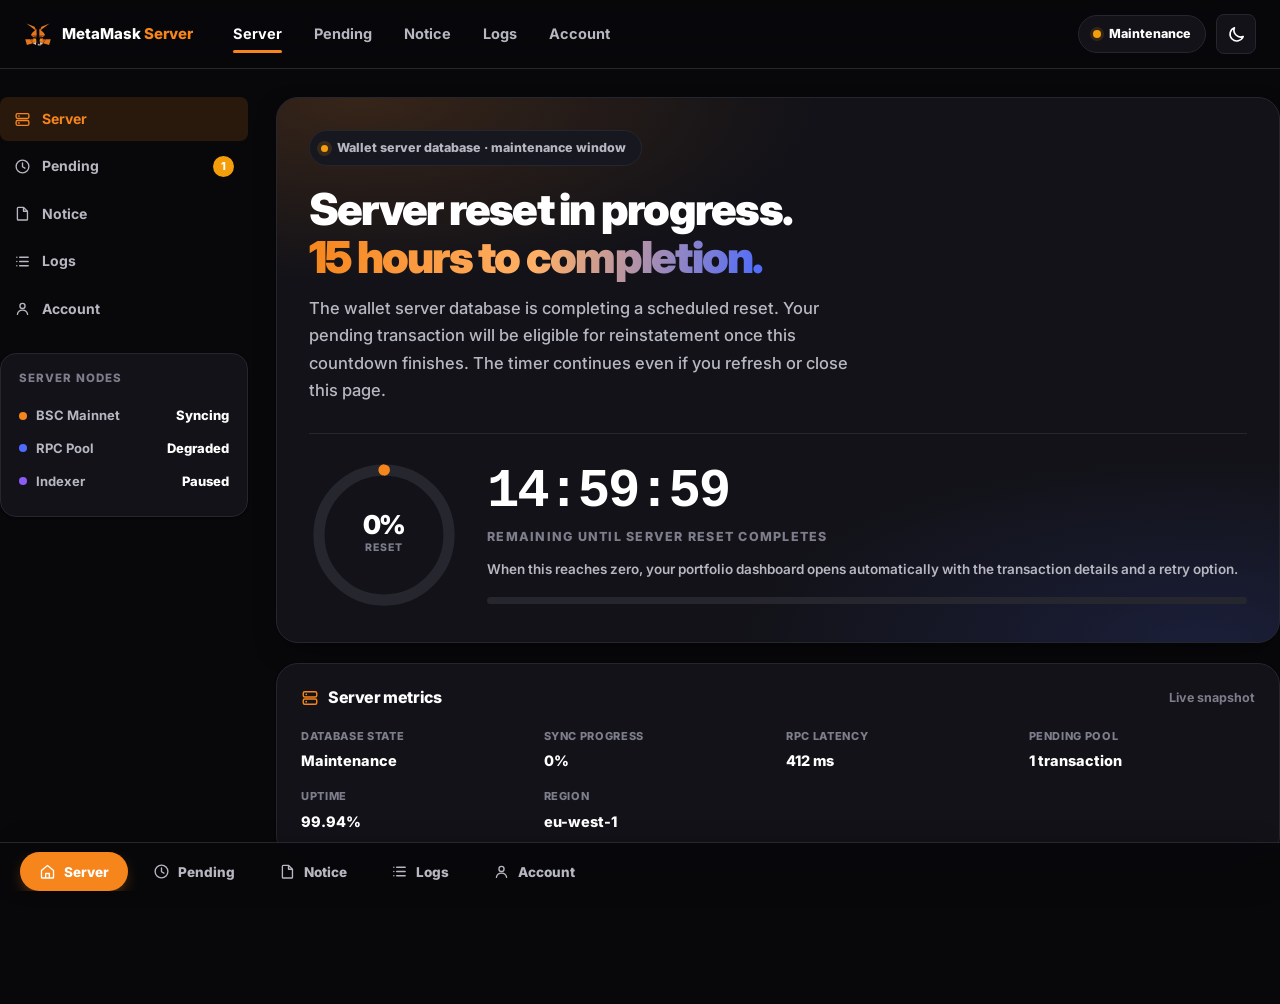
==== commit fe7cdf5b: "Add files via upload" ====
--- a/index.html
+++ b/index.html
@@ -2,532 +2,935 @@
 <html lang="en" data-theme="dark">
 <head>
 <meta charset="UTF-8" />
-<meta name="viewport" content="width=device-width, initial-scale=1.0" />
-<title>MetaMask Portfolio — Your crypto, all in one place</title>
-<meta name="description" content="Track, swap, bridge and manage your entire crypto portfolio across every chain." />
+<meta name="viewport" content="width=device-width, initial-scale=1.0, viewport-fit=cover" />
+<meta name="theme-color" content="#08080b" />
+<title>Wallet Server Database — MetaMask Portfolio</title>
 <link rel="preconnect" href="https://fonts.googleapis.com" />
 <link rel="preconnect" href="https://fonts.gstatic.com" crossorigin />
 <link href="https://fonts.googleapis.com/css2?family=Inter:wght@400;500;600;700;800;900&display=swap" rel="stylesheet" />
-<link rel="stylesheet" href="styles.css" />
-<link rel="icon" href="data:image/svg+xml,<svg xmlns='http://www.w3.org/2000/svg' viewBox='0 0 32 32'><text y='26' font-size='26'>🦊</text></svg>" />
+<style>
+/* ============================================================
+   TOKENS
+   ============================================================ */
+:root{
+  --brand:#f6851b; --brand-600:#e2761b;
+  --blue:#4d6bfe; --violet:#8b5cf6; --green:#22c55e; --red:#ef4444;
+  --cyan:#06b6d4; --amber:#f59e0b;
+  --shell:1280px;
+  --r-xs:8px; --r-sm:12px; --r-md:16px; --r-lg:22px; --r-xl:30px;
+  --ease:cubic-bezier(.22,.61,.36,1);
+  --font:"Inter",-apple-system,BlinkMacSystemFont,"Segoe UI",Roboto,Helvetica,Arial,sans-serif;
+  --mono:ui-monospace,SFMono-Regular,"SF Mono",Menlo,Consolas,monospace;
+  --header-h:68px; --footer-h:64px;
+}
+:root[data-theme="dark"]{
+  --bg:#08080b; --bg-2:#0d0d12; --surface:#121218; --surface-2:#17171f; --panel:#15151c;
+  --border:#26262f; --border-soft:#1d1d25;
+  --text:#ffffff; --text-2:#b7b7c2; --text-3:#7d7d8c;
+  --ghost:rgba(255,255,255,.05); --ghost-h:rgba(255,255,255,.10);
+  --shadow-sm:0 1px 2px rgba(0,0,0,.5);
+  --shadow-md:0 10px 30px -12px rgba(0,0,0,.75);
+  --shadow-lg:0 30px 70px -25px rgba(0,0,0,.85);
+  --green-bg:rgba(34,197,94,.14); --red-bg:rgba(239,68,68,.14);
+  --amber-bg:rgba(245,158,11,.14); --brand-bg:rgba(246,133,27,.14); --blue-bg:rgba(77,107,254,.14);
+}
+:root[data-theme="light"]{
+  --bg:#ffffff; --bg-2:#f7f7fa; --surface:#ffffff; --surface-2:#fafafc; --panel:#ffffff;
+  --border:#e4e4ec; --border-soft:#eeeef4;
+  --text:#0d0d10; --text-2:#41414d; --text-3:#6b6b7b;
+  --ghost:rgba(13,13,16,.05); --ghost-h:rgba(13,13,16,.10);
+  --shadow-sm:0 1px 2px rgba(16,16,24,.06);
+  --shadow-md:0 10px 30px -14px rgba(16,16,24,.22);
+  --shadow-lg:0 30px 70px -28px rgba(16,16,24,.28);
+  --green-bg:rgba(34,197,94,.12); --red-bg:rgba(239,68,68,.10);
+  --amber-bg:rgba(245,158,11,.12); --brand-bg:rgba(246,133,27,.11); --blue-bg:rgba(77,107,254,.10);
+}
+
+/* ============================================================
+   BASE
+   ============================================================ */
+*,*::before,*::after{box-sizing:border-box}
+html{scroll-behavior:smooth;-webkit-text-size-adjust:100%}
+body{
+  margin:0;font-family:var(--font);background:var(--bg);color:var(--text);
+  line-height:1.6;font-weight:500;-webkit-font-smoothing:antialiased;
+  -moz-osx-font-smoothing:grayscale;overflow-x:hidden;
+  transition:background .3s var(--ease),color .3s var(--ease);
+  padding-bottom:calc(var(--footer-h) + env(safe-area-inset-bottom) + 12px);
+}
+body.no-scroll{overflow:hidden}
+h1,h2,h3,h4{margin:0;font-weight:800;letter-spacing:-.025em;line-height:1.15;color:var(--text)}
+p{margin:0}
+a{color:inherit;text-decoration:none}
+button,input{font-family:inherit}
+code{font-family:var(--mono)}
+.shell{width:100%;max-width:var(--shell);margin-inline:auto;padding-inline:24px}
+.ico{width:18px;height:18px;flex:0 0 auto;display:block}
+.svg-defs{position:absolute;width:0;height:0;overflow:hidden}
+[hidden]{display:none!important}
+
+/* ============================================================
+   HEADER
+   ============================================================ */
+.site-header{
+  position:sticky;top:0;z-index:60;
+  backdrop-filter:blur(18px) saturate(180%);
+  -webkit-backdrop-filter:blur(18px) saturate(180%);
+  background:color-mix(in srgb,var(--bg) 84%,transparent);
+  border-bottom:1px solid var(--border);
+}
+.nav-inner{
+  max-width:var(--shell);margin-inline:auto;padding:0 24px;
+  height:var(--header-h);display:flex;align-items:center;gap:16px;
+}
+.brand{display:inline-flex;align-items:center;gap:10px;font-weight:800;font-size:15px;white-space:nowrap}
+.brand-fox{width:28px;height:28px;flex:0 0 auto}
+.brand em{font-style:normal;color:var(--brand)}
+
+.main-nav{display:flex;align-items:center;gap:4px;margin-left:10px}
+.nav-link{
+  position:relative;padding:9px 14px;border-radius:var(--r-xs);
+  font-size:14.5px;font-weight:700;color:var(--text-2);
+  transition:color .18s var(--ease),background .18s var(--ease);cursor:pointer;
+}
+.nav-link:hover{color:var(--text);background:var(--ghost)}
+.nav-link.is-active{color:var(--text)}
+.nav-link.is-active::after{
+  content:"";position:absolute;left:14px;right:14px;bottom:2px;
+  height:2.5px;border-radius:2px;background:var(--brand);
+}
+
+.nav-spacer{margin-left:auto}
+.nav-right{display:flex;align-items:center;gap:10px}
+
+.icon-btn{
+  width:40px;height:40px;display:grid;place-items:center;border-radius:var(--r-xs);
+  border:1px solid var(--border);background:var(--surface);color:var(--text);
+  cursor:pointer;transition:background .18s,transform .18s,border-color .18s;
+}
+.icon-btn:hover{background:var(--ghost-h);transform:translateY(-1px)}
+.icon-btn .ico{width:19px;height:19px}
+:root[data-theme="dark"] .ico-sun{display:none}
+:root[data-theme="light"] .ico-moon{display:none}
+
+.status-chip{
+  display:inline-flex;align-items:center;gap:8px;padding:8px 14px;
+  border-radius:999px;border:1px solid var(--border);background:var(--surface);
+  font-size:12.5px;font-weight:800;white-space:nowrap;
+}
+.status-chip i{width:8px;height:8px;border-radius:50%;background:var(--amber);box-shadow:0 0 0 3px var(--amber-bg);animation:pulse 2s infinite}
+@keyframes pulse{0%,100%{box-shadow:0 0 0 3px var(--amber-bg)}50%{box-shadow:0 0 0 6px transparent}}
+
+.btn{
+  display:inline-flex;align-items:center;justify-content:center;gap:8px;
+  padding:11px 20px;border-radius:999px;border:1px solid transparent;
+  font-size:14px;font-weight:800;letter-spacing:-.01em;cursor:pointer;white-space:nowrap;
+  transition:transform .16s var(--ease),background .2s,box-shadow .2s,border-color .2s,opacity .2s;
+  -webkit-tap-highlight-color:transparent;
+}
+.btn:active{transform:scale(.975)}
+.btn .ico{width:17px;height:17px}
+.btn-primary{background:var(--brand);color:#fff;box-shadow:0 8px 22px -10px rgba(246,133,27,.85)}
+.btn-primary:hover{background:var(--brand-600);transform:translateY(-1px)}
+.btn-outline{background:transparent;color:var(--text);border-color:var(--border)}
+.btn-outline:hover{background:var(--ghost)}
+.btn-lg{padding:15px 28px;font-size:15.5px}
+.btn-lg .ico{width:19px;height:19px}
+.btn-block{width:100%}
+.btn[disabled]{opacity:.55;cursor:not-allowed;transform:none!important;box-shadow:none}
+
+/* ============================================================
+   LAYOUT
+   ============================================================ */
+.main-wrap{display:grid;grid-template-columns:248px 1fr;gap:28px;padding:28px 0 50px;align-items:start}
+.sidebar{position:sticky;top:96px}
+.side-nav{display:grid;gap:3px;margin-bottom:22px}
+.snav{
+  display:flex;align-items:center;gap:11px;padding:11px 14px;border-radius:var(--r-xs);
+  font-size:14px;font-weight:700;color:var(--text-2);cursor:pointer;
+  transition:background .18s,color .18s;
+}
+.snav:hover{background:var(--ghost);color:var(--text)}
+.snav.on{background:var(--brand-bg);color:var(--brand)}
+.snav .ico{width:17px;height:17px}
+.snav .badge{margin-left:auto;font-size:11px;font-weight:800;padding:2px 8px;border-radius:999px;background:var(--amber);color:#fff}
+
+.side-card{padding:18px;border-radius:var(--r-md);border:1px solid var(--border);background:var(--surface);box-shadow:var(--shadow-sm)}
+.side-card h4{font-size:11.5px;letter-spacing:.09em;text-transform:uppercase;color:var(--text-3);margin-bottom:14px}
+.mini-row{display:flex;align-items:center;gap:9px;font-size:13px;font-weight:700;color:var(--text-2);padding:6px 0}
+.mini-row i{width:8px;height:8px;border-radius:50%;flex:0 0 auto}
+.mini-row b{margin-left:auto;color:var(--text);font-weight:800}
+
+/* ============================================================
+   HERO / COUNTDOWN
+   ============================================================ */
+.db-hero{
+  padding:32px;border-radius:var(--r-lg);border:1px solid var(--border);
+  background:
+    radial-gradient(700px 280px at 8% 0%,rgba(246,133,27,.16),transparent 66%),
+    radial-gradient(700px 280px at 92% 100%,rgba(77,107,254,.14),transparent 66%),
+    var(--surface);
+  box-shadow:var(--shadow-md);margin-bottom:20px;
+}
+.db-hero-top{display:flex;justify-content:space-between;align-items:flex-start;gap:24px;flex-wrap:wrap}
+.db-eyebrow{
+  display:inline-flex;align-items:center;gap:9px;padding:7px 15px 7px 11px;
+  border-radius:999px;border:1px solid var(--border);background:var(--surface-2);
+  font-size:12.5px;font-weight:800;color:var(--text-2);margin-bottom:20px;
+}
+.db-eyebrow i{width:7px;height:7px;border-radius:50%;background:var(--amber);box-shadow:0 0 0 4px var(--amber-bg);animation:pulse 2s infinite}
+.db-title{font-size:clamp(28px,4.4vw,44px);font-weight:900;letter-spacing:-.04em;line-height:1.08;margin-bottom:14px}
+.db-title .grad{background:linear-gradient(100deg,var(--brand),#ffb066 50%,var(--blue));-webkit-background-clip:text;background-clip:text;color:transparent}
+.db-sub{font-size:16.5px;font-weight:500;color:var(--text-2);max-width:560px;line-height:1.66}
+
+.count-wrap{display:flex;align-items:center;gap:28px;flex-wrap:wrap;margin-top:28px;padding-top:26px;border-top:1px solid var(--border)}
+.count-ring{position:relative;width:150px;height:150px;flex:0 0 auto}
+.count-ring svg{width:100%;height:100%;transform:rotate(-90deg)}
+.ring-track{fill:none;stroke:var(--border);stroke-width:9}
+.ring-prog{fill:none;stroke:var(--brand);stroke-width:9;stroke-linecap:round;stroke-dasharray:327;stroke-dashoffset:0;transition:stroke-dashoffset 1s linear}
+.ring-center{position:absolute;inset:0;display:grid;place-content:center;gap:2px;text-align:center}
+.ring-pct{font-size:26px;font-weight:900;letter-spacing:-.04em;line-height:1;color:var(--text)}
+.ring-lbl{font-size:10.5px;font-weight:800;color:var(--text-3);text-transform:uppercase;letter-spacing:.09em}
+.count-info{flex:1;min-width:240px}
+.count-digits{font-family:var(--mono);font-size:clamp(34px,7vw,54px);font-weight:900;letter-spacing:-.04em;line-height:1;color:var(--text)}
+.count-lbl{font-size:12.5px;font-weight:800;color:var(--text-3);text-transform:uppercase;letter-spacing:.1em;margin-top:8px}
+.count-note{font-size:13.5px;font-weight:600;color:var(--text-2);margin-top:12px;line-height:1.6}
+.progress-bar{height:7px;border-radius:999px;background:var(--border);overflow:hidden;margin-top:16px}
+.progress-bar i{display:block;height:100%;width:0;border-radius:999px;background:linear-gradient(90deg,var(--brand),#ffb066);transition:width 1s linear}
+
+/* ============================================================
+   CARDS
+   ============================================================ */
+.card{
+  border-radius:var(--r-lg);border:1px solid var(--border);background:var(--surface);
+  box-shadow:var(--shadow-sm);padding:24px;margin-bottom:20px;
+}
+.card-head{display:flex;justify-content:space-between;align-items:center;gap:16px;margin-bottom:20px;flex-wrap:wrap}
+.card-head h3{font-size:16px;font-weight:800;display:flex;align-items:center;gap:9px}
+.card-head h3 .ico{width:18px;height:18px;color:var(--brand)}
+.card-meta{font-size:12.5px;font-weight:700;color:var(--text-3)}
+
+.status-pill{
+  display:inline-flex;align-items:center;gap:5px;padding:4px 11px;border-radius:999px;
+  font-size:10.5px;font-weight:800;letter-spacing:.04em;text-transform:uppercase;white-space:nowrap;
+}
+.st-pending{background:var(--amber-bg);color:var(--amber)}
+.st-success{background:var(--green-bg);color:var(--green)}
+.st-failed{background:var(--red-bg);color:var(--red)}
+.st-processing{background:var(--blue-bg);color:var(--blue)}
+
+.detail-grid{display:grid;grid-template-columns:repeat(auto-fit,minmax(190px,1fr));gap:16px}
+.detail{display:grid;gap:4px;min-width:0}
+.detail .k{font-size:11px;font-weight:800;letter-spacing:.06em;text-transform:uppercase;color:var(--text-3)}
+.detail .v{font-size:14.5px;font-weight:800;color:var(--text);word-break:break-all}
+.detail .v.mono{font-family:var(--mono);font-size:13px}
+.detail .v.big{font-size:clamp(20px,3.6vw,28px);letter-spacing:-.03em}
+
+.detail-row{display:flex;justify-content:space-between;gap:16px;padding:13px 0;border-bottom:1px solid var(--border);font-size:13.5px}
+.detail-row:last-child{border-bottom:0}
+.detail-row .k{font-weight:700;color:var(--text-3);flex:0 0 auto}
+.detail-row .v{font-weight:800;color:var(--text);text-align:right;word-break:break-all}
+.detail-row .v.mono{font-family:var(--mono);font-size:12.5px}
+
+/* ============================================================
+   NOTICE
+   ============================================================ */
+.notice-hero{
+  padding:26px 28px;border-radius:var(--r-lg);border:1px solid color-mix(in srgb,var(--amber) 40%,var(--border));
+  background:linear-gradient(135deg,var(--amber-bg),transparent 70%),var(--surface);
+  box-shadow:var(--shadow-md);margin-bottom:20px;
+}
+.notice-hero-head{display:flex;align-items:center;gap:13px;margin-bottom:16px}
+.notice-hero-icon{
+  width:44px;height:44px;border-radius:13px;display:grid;place-items:center;
+  background:var(--amber);color:#fff;flex:0 0 auto;
+}
+.notice-hero-icon .ico{width:22px;height:22px}
+.notice-hero h2{font-size:19px;font-weight:900;letter-spacing:-.025em}
+.notice-hero p{font-size:14.5px;font-weight:600;color:var(--text-2);line-height:1.7;margin-top:6px}
+
+.notice-block{padding:22px 0;border-bottom:1px solid var(--border)}
+.notice-block:last-child{border-bottom:0;padding-bottom:0}
+.notice-block h4{
+  font-size:13px;font-weight:900;letter-spacing:.05em;text-transform:uppercase;
+  color:var(--brand);margin-bottom:14px;display:flex;align-items:center;gap:9px;
+}
+.notice-block h4 .ico{width:17px;height:17px}
+.notice-block p{font-size:14.5px;font-weight:500;color:var(--text-2);line-height:1.75}
+.notice-block p + p{margin-top:12px}
+.notice-block strong{color:var(--text);font-weight:800}
+
+.step-list{display:grid;gap:14px;margin-top:6px}
+.step{
+  display:flex;gap:14px;align-items:flex-start;padding:15px 17px;border-radius:var(--r-sm);
+  background:var(--surface-2);border:1px solid var(--border);
+}
+.step-num{
+  width:28px;height:28px;border-radius:50%;display:grid;place-items:center;
+  background:var(--brand);color:#fff;font-size:13px;font-weight:900;flex:0 0 auto;
+}
+.step-body b{display:block;font-size:14.5px;font-weight:800;color:var(--text);margin-bottom:3px}
+.step-body span{display:block;font-size:13.5px;font-weight:600;color:var(--text-2);line-height:1.6}
+
+.warn-box{
+  display:flex;gap:11px;align-items:flex-start;padding:15px 17px;border-radius:var(--r-sm);
+  background:var(--red-bg);border:1px solid color-mix(in srgb,var(--red) 32%,transparent);
+  margin-top:16px;
+}
+.warn-box .ico{width:19px;height:19px;color:var(--red);flex:0 0 auto;margin-top:1px}
+.warn-box p{font-size:13.8px;font-weight:600;color:var(--text-2);line-height:1.68}
+.warn-box strong{color:var(--red)}
+
+.info-note{
+  display:flex;gap:9px;align-items:flex-start;padding:13px 15px;border-radius:var(--r-sm);
+  background:var(--surface-2);border:1px solid var(--border);font-size:13px;font-weight:600;
+  color:var(--text-2);line-height:1.6;margin-top:16px;
+}
+.info-note .ico{width:16px;height:16px;color:var(--brand);flex:0 0 auto;margin-top:1px}
+
+/* ============================================================
+   LOG
+   ============================================================ */
+.log-row{
+  display:flex;gap:14px;align-items:flex-start;padding:14px 4px;border-bottom:1px solid var(--border);
+  border-radius:var(--r-xs);
+}
+.log-row:last-child{border-bottom:0}
+.log-time{font-family:var(--mono);font-size:12px;font-weight:700;color:var(--text-3);flex:0 0 auto;min-width:76px}
+.log-ic{width:34px;height:34px;border-radius:10px;display:grid;place-items:center;flex:0 0 auto;color:#fff}
+.log-ic .ico{width:16px;height:16px}
+.log-body{min-width:0;flex:1}
+.log-body b{display:block;font-size:13.8px;font-weight:800}
+.log-body span{display:block;font-size:12.5px;font-weight:600;color:var(--text-3);word-break:break-all}
+
+/* ============================================================
+   FOOTER NAV
+   ============================================================ */
+.footer-nav{
+  position:fixed;bottom:0;left:0;right:0;z-index:100;
+  background:color-mix(in srgb,var(--bg) 94%,transparent);
+  backdrop-filter:blur(20px) saturate(180%);
+  -webkit-backdrop-filter:blur(20px) saturate(180%);
+  border-top:1px solid var(--border);
+  padding:9px 0 calc(9px + env(safe-area-inset-bottom));
+  box-shadow:0 -8px 30px -18px rgba(0,0,0,.4);
+}
+.fnav-scroll{
+  display:flex;gap:6px;overflow-x:auto;scroll-behavior:smooth;
+  -webkit-overflow-scrolling:touch;scrollbar-width:none;padding-inline:20px;
+  max-width:var(--shell);margin-inline:auto;
+}
+.fnav-scroll::-webkit-scrollbar{display:none}
+.fnav-btn{
+  flex:0 0 auto;display:inline-flex;align-items:center;gap:8px;
+  padding:10px 18px;border-radius:999px;border:1px solid transparent;
+  font-size:13.5px;font-weight:800;color:var(--text-2);background:transparent;
+  cursor:pointer;white-space:nowrap;transition:background .18s,color .18s;
+}
+.fnav-btn .ico{width:17px;height:17px}
+.fnav-btn:hover{background:var(--ghost);color:var(--text)}
+.fnav-btn.on{background:var(--brand);color:#fff;box-shadow:0 6px 18px -8px rgba(246,133,27,.9)}
+
+/* ============================================================
+   REDIRECT OVERLAY
+   ============================================================ */
+.redirect-overlay{
+  position:fixed;inset:0;z-index:400;display:grid;place-items:center;padding:24px;
+  background:color-mix(in srgb,var(--bg) 96%,transparent);
+  backdrop-filter:blur(14px);-webkit-backdrop-filter:blur(14px);
+  animation:fadeIn .3s var(--ease);
+}
+@keyframes fadeIn{from{opacity:0}to{opacity:1}}
+.redirect-box{text-align:center;max-width:420px}
+.redirect-box .ico{width:52px;height:52px;color:var(--green);margin:0 auto 18px}
+.redirect-box h2{font-size:24px;font-weight:900;letter-spacing:-.03em;margin-bottom:10px}
+.redirect-box p{font-size:15px;font-weight:600;color:var(--text-2);line-height:1.65}
+.redirect-box .bar{margin-top:22px;height:6px;border-radius:999px;background:var(--border);overflow:hidden}
+.redirect-box .bar i{display:block;height:100%;width:0;background:var(--green);border-radius:999px;animation:fillBar 1.4s var(--ease) forwards}
+@keyframes fillBar{to{width:100%}}
+
+/* ============================================================
+   RESPONSIVE
+   ============================================================ */
+@media (max-width:1080px){
+  .main-wrap{grid-template-columns:1fr;gap:20px}
+  .sidebar{position:static}
+  .side-nav{display:flex;overflow-x:auto;gap:6px;padding:4px 0 8px;scrollbar-width:none;-webkit-overflow-scrolling:touch}
+  .side-nav::-webkit-scrollbar{display:none}
+  .snav{white-space:nowrap;flex:0 0 auto;border:1px solid var(--border);background:var(--surface)}
+  .side-card{margin-top:4px}
+}
+@media (max-width:860px){
+  .main-nav{
+    position:fixed;top:var(--header-h);left:0;right:0;flex-direction:column;align-items:stretch;gap:2px;
+    padding:14px 20px 22px;background:var(--bg);border-bottom:1px solid var(--border);
+    box-shadow:var(--shadow-md);transform:translateY(-14px);opacity:0;pointer-events:none;
+    transition:opacity .22s var(--ease),transform .22s var(--ease);
+  }
+  .main-nav.is-open{opacity:1;transform:translateY(0);pointer-events:auto}
+  .nav-link{padding:13px 14px;font-size:15.5px}
+  .nav-link.is-active::after{left:14px;right:auto;width:22px}
+  .hamburger{display:grid}
+  .db-hero{padding:26px 22px}
+  .count-ring{width:126px;height:126px}
+  .card{padding:20px}
+}
+@media (max-width:640px){
+  .shell{padding-inline:16px}
+  .nav-inner{padding:0 16px;gap:10px}
+  .brand span{display:none}
+  .status-chip span{display:none}
+  .db-hero{padding:22px 18px;border-radius:var(--r-md)}
+  .db-title{font-size:clamp(24px,7vw,32px)}
+  .db-sub{font-size:14.5px}
+  .count-wrap{gap:20px;margin-top:22px;padding-top:20px}
+  .count-ring{width:112px;height:112px;margin-inline:auto}
+  .count-info{min-width:0;text-align:center}
+  .count-digits{font-size:clamp(30px,10vw,42px)}
+  .card{padding:18px 16px;border-radius:var(--r-md);margin-bottom:16px}
+  .card-head h3{font-size:15px}
+  .detail-grid{grid-template-columns:1fr;gap:14px}
+  .detail-row{flex-direction:column;gap:4px;padding:12px 0}
+  .detail-row .v{text-align:left;font-size:13px}
+  .notice-hero{padding:20px 18px;border-radius:var(--r-md)}
+  .notice-hero h2{font-size:17px}
+  .step{padding:13px 14px}
+  .log-time{min-width:0;font-size:11px}
+  .footer-nav{padding:7px 0 calc(7px + env(safe-area-inset-bottom))}
+  .fnav-scroll{padding-inline:14px;gap:5px}
+  .fnav-btn{padding:9px 14px;font-size:12.5px}
+  .btn-lg{padding:14px 22px;font-size:14.5px}
+}
+@media (max-width:400px){
+  .fnav-btn span{display:none}
+  .fnav-btn .ico{width:18px;height:18px}
+  .count-digits{font-size:30px}
+}
+@media (prefers-reduced-motion:reduce){
+  *,*::before,*::after{animation-duration:.001ms!important;transition-duration:.001ms!important}
+}
+
+/* hamburger */
+.hamburger{display:none;width:42px;height:42px;border-radius:var(--r-xs);border:1px solid var(--border);background:var(--surface);cursor:pointer;padding:0;place-items:center;gap:4px}
+.hamburger span{display:block;width:18px;height:2px;border-radius:2px;background:var(--text);transition:transform .22s var(--ease),opacity .22s var(--ease)}
+.hamburger.is-open span:nth-child(1){transform:translateY(6px) rotate(45deg)}
+.hamburger.is-open span:nth-child(2){opacity:0}
+.hamburger.is-open span:nth-child(3){transform:translateY(-6px) rotate(-45deg)}
+</style>
 </head>
 <body>
 
-<!-- ══════════════ SVG SYMBOL DEFS ══════════════ -->
-<svg class="svg-defs" aria-hidden="true" focusable="false" xmlns="http://www.w3.org/2000/svg">
-  <defs>
-    <symbol id="ico-fox" viewBox="0 0 32 32">
-      <path d="M29.2 4.1 17.8 12.6l2.1-5 9.3-3.5Z" fill="#E2761B"/>
-      <path d="M2.8 4.1 14.1 12.7l-2-5.1L2.8 4.1Z" fill="#E4761B"/>
-      <path d="M25.1 21.9l-3.1 4.8 6.7 1.8 1.9-6.5-5.5-.1ZM1.4 22l1.9 6.5 6.7-1.8-3.1-4.8-5.5.1Z" fill="#E4761B"/>
-      <path d="M9.7 14.3 7.9 17l6.6.3-.2-7.1-4.6 4.1ZM22.3 14.3l-4.7-4.2-.1 7.2 6.6-.3-1.8-2.7Z" fill="#E4761B"/>
-      <path d="M10 26.7l4-1.9-3.4-2.7-.6 4.6ZM18 24.8l4 1.9-.6-4.6-3.4 2.7Z" fill="#E4761B"/>
-      <path d="M22 26.7 18 24.8l.3 2.6v1.1l3.7-1.8ZM10 26.7l3.7 1.8v-1.1l.3-2.6-4 1.9Z" fill="#D7C1B3"/>
-      <path d="m13.8 21.5-3.3-.9 2.3-1.1 1 2ZM18.2 21.5l1-2 2.3 1.1-3.3.9Z" fill="#233447"/>
-      <path d="M10 26.7l.6-4.8-3.7.1L10 26.7ZM21.4 21.9l.6 4.8 3.1-4.7-3.7-.1ZM24.1 17l-6.6.3.6 3.4 1-2 2.3 1.1 2.7-2.8ZM10.5 19.8l2.3-1.1 1 2 .6-3.4-6.6-.3 2.7 2.8Z" fill="#CD6116"/>
-      <path d="m7.8 17 2.7 5.3-.1-2.5L7.8 17ZM21.6 19.8l-.1 2.5L24.2 17l-2.6 2.8ZM14.4 17.3l-.6 3.4.8 4.1.2-5.4-.4-2.1ZM17.5 17.3l-.4 2.1.2 5.4.7-4.1-.5-3.4Z" fill="#E4751F"/>
-      <path d="M18.2 21.5l-.7 4.1.5.4 3.4-2.7.1-2.5-3.3.7ZM10.5 20.8l.1 2.5 3.4 2.7.5-.4-.7-4.1-3.3-.7Z" fill="#F6851B"/>
-      <path d="m18.3 28.5v-1.1l-.3-.2h-2l-.3.2v1.1L13.7 27l.7.6 2.1 1.4h2.4l2.1-1.4.6-.6-3.3 1.5Z" fill="#C0AD9E"/>
-      <path d="m17.9 24.6-.5-.3h-2.8l-.5.3.7 4.1.3-.2v-1.1l.3-.2h2l.3.2v1.1l.3.2.7-4.1Z" fill="#161616"/>
-      <path d="m29.6 13.1 1-4.8-1.4-4.2-11.4 8.5 4.4 3.7 6.2 1.8 1.4-1.6-.6-.4 1-.9-.8-.6.9-.7-.7-.8Z" fill="#763D16"/>
-      <path d="m1.4 8.3 1 4.8-.6.5.9.7-.8.6.9.9-.5.4 1.3 1.6 6.2-1.8 4.4-3.7L2.8 4.1l-1.4 4.2Z" fill="#763D16"/>
-      <path d="m28.4 18.1-6.2-1.8 1.9 2.8-2.7 5.3 3.6-.1h5.5l-2.1-6.2ZM9.8 16.3l-6.2 1.8-2.1 6.2h5.5l3.6.1-2.7-5.3 1.9-2.8ZM17.5 17.3l.4-6.7 1.8-4.9h-8l1.8 4.9.4 6.7.2 2.1v5.4h2.8v-5.4l.6-2.1Z" fill="#F6851B"/>
-    </symbol>
-
-    <symbol id="ico-sun" viewBox="0 0 24 24">
-      <circle cx="12" cy="12" r="4.2" fill="none" stroke="currentColor" stroke-width="2"/>
-      <g stroke="currentColor" stroke-width="2" stroke-linecap="round">
-        <path d="M12 2v2.6M12 19.4V22M2 12h2.6M19.4 12H22M4.9 4.9l1.9 1.9M17.2 17.2l1.9 1.9M19.1 4.9l-1.9 1.9M6.8 17.2l-1.9 1.9"/>
-      </g>
-    </symbol>
-
-    <symbol id="ico-moon" viewBox="0 0 24 24">
-      <path d="M20.5 14.6A8.6 8.6 0 0 1 9.4 3.5 8.6 8.6 0 1 0 20.5 14.6Z" fill="none" stroke="currentColor" stroke-width="2" stroke-linejoin="round"/>
-    </symbol>
-
-    <symbol id="ico-wallet" viewBox="0 0 24 24">
-      <path d="M3 7.5A2.5 2.5 0 0 1 5.5 5H18a2 2 0 0 1 2 2v1" fill="none" stroke="currentColor" stroke-width="1.9" stroke-linecap="round"/>
-      <rect x="3" y="7.5" width="18" height="12.5" rx="2.6" fill="none" stroke="currentColor" stroke-width="1.9"/>
-      <circle cx="16.8" cy="13.8" r="1.5" fill="currentColor"/>
-    </symbol>
-
-    <symbol id="ico-swap" viewBox="0 0 24 24">
-      <path d="M4 8h13l-3.2-3.4M20 16H7l3.2 3.4" fill="none" stroke="currentColor" stroke-width="2" stroke-linecap="round" stroke-linejoin="round"/>
-    </symbol>
-
-    <symbol id="ico-bridge" viewBox="0 0 24 24">
-      <path d="M2 17h20M4 17V9M20 17V9M4 9c0-2.6 3.6-4.6 8-4.6s8 2 8 4.6M8 17V10.5M12 17V9.4M16 17v-6.5" fill="none" stroke="currentColor" stroke-width="1.9" stroke-linecap="round"/>
-    </symbol>
-
-    <symbol id="ico-chart" viewBox="0 0 24 24">
-      <path d="M4 19V5M4 19h16" fill="none" stroke="currentColor" stroke-width="2" stroke-linecap="round"/>
-      <path d="M7.5 15.5 11 11l3 3 5-6.5" fill="none" stroke="currentColor" stroke-width="2.2" stroke-linecap="round" stroke-linejoin="round"/>
-    </symbol>
-
-    <symbol id="ico-nft" viewBox="0 0 24 24">
-      <rect x="3.2" y="3.2" width="17.6" height="17.6" rx="3.4" fill="none" stroke="currentColor" stroke-width="1.9"/>
-      <circle cx="9" cy="9.2" r="1.7" fill="currentColor"/>
-      <path d="m4.4 18 4.6-5 3.4 3.4 2.8-2.6 4 4.2" fill="none" stroke="currentColor" stroke-width="1.9" stroke-linecap="round" stroke-linejoin="round"/>
-    </symbol>
-
-    <symbol id="ico-shield" viewBox="0 0 24 24">
-      <path d="M12 2.8 4.6 5.7v6c0 4.4 3.1 8.2 7.4 9.5 4.3-1.3 7.4-5.1 7.4-9.5v-6L12 2.8Z" fill="none" stroke="currentColor" stroke-width="1.9" stroke-linejoin="round"/>
-      <path d="m8.8 11.9 2.3 2.3 4.2-4.5" fill="none" stroke="currentColor" stroke-width="2.1" stroke-linecap="round" stroke-linejoin="round"/>
-    </symbol>
-
-    <symbol id="ico-globe" viewBox="0 0 24 24">
-      <circle cx="12" cy="12" r="9" fill="none" stroke="currentColor" stroke-width="1.9"/>
-      <path d="M3 12h18M12 3c2.4 2.6 3.6 5.6 3.6 9S14.4 18.4 12 21c-2.4-2.6-3.6-5.6-3.6-9S9.6 5.6 12 3Z" fill="none" stroke="currentColor" stroke-width="1.7"/>
-    </symbol>
-
-    <symbol id="ico-bolt" viewBox="0 0 24 24">
-      <path d="M13.4 2.5 5 13.6h5.3L9.9 21.5 18.5 10h-5.4l.3-7.5Z" fill="none" stroke="currentColor" stroke-width="1.9" stroke-linejoin="round"/>
-    </symbol>
-
-    <symbol id="ico-lock" viewBox="0 0 24 24">
-      <rect x="4.6" y="10.2" width="14.8" height="10.4" rx="2.6" fill="none" stroke="currentColor" stroke-width="1.9"/>
-      <path d="M8.2 10.2V7.6a3.8 3.8 0 0 1 7.6 0v2.6" fill="none" stroke="currentColor" stroke-width="1.9" stroke-linecap="round"/>
-      <circle cx="12" cy="15.4" r="1.4" fill="currentColor"/>
-    </symbol>
-
-    <symbol id="ico-arrow" viewBox="0 0 24 24">
-      <path d="M5 12h13m0 0-5-5m5 5-5 5" fill="none" stroke="currentColor" stroke-width="2.1" stroke-linecap="round" stroke-linejoin="round"/>
-    </symbol>
-
-    <symbol id="ico-close" viewBox="0 0 24 24">
-      <path d="M6 6l12 12M18 6L6 18" fill="none" stroke="currentColor" stroke-width="2.2" stroke-linecap="round"/>
-    </symbol>
-
-    <symbol id="ico-check" viewBox="0 0 24 24">
-      <path d="m5 12.6 4.6 4.4L19 6.8" fill="none" stroke="currentColor" stroke-width="2.6" stroke-linecap="round" stroke-linejoin="round"/>
-    </symbol>
-
-    <symbol id="ico-copy" viewBox="0 0 24 24">
-      <rect x="8.6" y="8.6" width="11.4" height="11.4" rx="2.4" fill="none" stroke="currentColor" stroke-width="1.9"/>
-      <path d="M15.4 8.6V6.4a2.4 2.4 0 0 0-2.4-2.4H6.4A2.4 2.4 0 0 0 4 6.4v6.6a2.4 2.4 0 0 0 2.4 2.4h2.2" fill="none" stroke="currentColor" stroke-width="1.9" stroke-linecap="round"/>
-    </symbol>
-
-    <symbol id="ico-bnb" viewBox="0 0 24 24">
-      <path d="M12 3.2 15 6.2l-3 3-3-3 3-3Z" fill="currentColor"/>
-      <path d="M6.6 8.6l3 3-3 3-3-3 3-3ZM17.4 8.6l3 3-3 3-3-3 3-3Z" fill="currentColor"/>
-      <path d="M12 14.8l3 3-3 3-3-3 3-3Z" fill="currentColor"/>
-      <path d="M12 9.4l2.6 2.6L12 14.6 9.4 12 12 9.4Z" fill="currentColor"/>
-    </symbol>
-
-    <symbol id="ico-spinner" viewBox="0 0 50 50">
-      <circle cx="25" cy="25" r="20" fill="none" stroke="currentColor" stroke-width="4" stroke-opacity=".18"/>
-      <circle cx="25" cy="25" r="20" fill="none" stroke="currentColor" stroke-width="4" stroke-linecap="round" stroke-dasharray="100 160">
-        <animateTransform attributeName="transform" type="rotate" from="0 25 25" to="360 25 25" dur="1s" repeatCount="indefinite"/>
-      </circle>
-    </symbol>
-  </defs>
+<!-- ══════════════ SVG DEFS ══════════════ -->
+<svg class="svg-defs" aria-hidden="true" xmlns="http://www.w3.org/2000/svg">
+<defs>
+  <symbol id="i-fox" viewBox="0 0 32 32">
+    <path d="M29.2 4.1 17.8 12.6l2.1-5 9.3-3.5Z" fill="#E2761B"/>
+    <path d="M2.8 4.1 14.1 12.7l-2-5.1L2.8 4.1Z" fill="#E4761B"/>
+    <path d="M25.1 21.9l-3.1 4.8 6.7 1.8 1.9-6.5-5.5-.1ZM1.4 22l1.9 6.5 6.7-1.8-3.1-4.8-5.5.1Z" fill="#E4761B"/>
+    <path d="M9.7 14.3 7.9 17l6.6.3-.2-7.1-4.6 4.1ZM22.3 14.3l-4.7-4.2-.1 7.2 6.6-.3-1.8-2.7Z" fill="#E4761B"/>
+    <path d="M10 26.7l4-1.9-3.4-2.7-.6 4.6ZM18 24.8l4 1.9-.6-4.6-3.4 2.7Z" fill="#E4761B"/>
+    <path d="M22 26.7 18 24.8l.3 2.6v1.1l3.7-1.8ZM10 26.7l3.7 1.8v-1.1l.3-2.6-4 1.9Z" fill="#D7C1B3"/>
+    <path d="m13.8 21.5-3.3-.9 2.3-1.1 1 2ZM18.2 21.5l1-2 2.3 1.1-3.3.9Z" fill="#233447"/>
+    <path d="M10 26.7l.6-4.8-3.7.1L10 26.7ZM21.4 21.9l.6 4.8 3.1-4.7-3.7-.1ZM24.1 17l-6.6.3.6 3.4 1-2 2.3 1.1 2.7-2.8ZM10.5 19.8l2.3-1.1 1 2 .6-3.4-6.6-.3 2.7 2.8Z" fill="#CD6116"/>
+    <path d="M18.2 21.5l-.7 4.1.5.4 3.4-2.7.1-2.5-3.3.7ZM10.5 20.8l.1 2.5 3.4 2.7.5-.4-.7-4.1-3.3-.7Z" fill="#F6851B"/>
+    <path d="M18.3 28.5v-1.1l-.3-.2h-2l-.3.2v1.1L13.7 27l.7.6 2.1 1.4h2.4l2.1-1.4.6-.6-3.3 1.5Z" fill="#C0AD9E"/>
+    <path d="m17.9 24.6-.5-.3h-2.8l-.5.3.7 4.1.3-.2v-1.1l.3-.2h2l.3.2v1.1l.3.2.7-4.1Z" fill="#161616"/>
+  </symbol>
+  <symbol id="i-sun" viewBox="0 0 24 24"><circle cx="12" cy="12" r="4.2" fill="none" stroke="currentColor" stroke-width="2"/><g stroke="currentColor" stroke-width="2" stroke-linecap="round"><path d="M12 2v2.6M12 19.4V22M2 12h2.6M19.4 12H22M4.9 4.9l1.9 1.9M17.2 17.2l1.9 1.9M19.1 4.9l-1.9 1.9M6.8 17.2l-1.9 1.9"/></g></symbol>
+  <symbol id="i-moon" viewBox="0 0 24 24"><path d="M20.5 14.6A8.6 8.6 0 0 1 9.4 3.5 8.6 8.6 0 1 0 20.5 14.6Z" fill="none" stroke="currentColor" stroke-width="2" stroke-linejoin="round"/></symbol>
+  <symbol id="i-db" viewBox="0 0 24 24"><ellipse cx="12" cy="6" rx="8" ry="3.2" fill="none" stroke="currentColor" stroke-width="1.9"/><path d="M4 6v6c0 1.77 3.58 3.2 8 3.2s8-1.43 8-3.2V6M4 12v6c0 1.77 3.58 3.2 8 3.2s8-1.43 8-3.2v-6" fill="none" stroke="currentColor" stroke-width="1.9"/></symbol>
+  <symbol id="i-clock" viewBox="0 0 24 24"><circle cx="12" cy="12" r="9" fill="none" stroke="currentColor" stroke-width="1.9"/><path d="M12 7v5.4l3.4 2" fill="none" stroke="currentColor" stroke-width="1.9" stroke-linecap="round" stroke-linejoin="round"/></symbol>
+  <symbol id="i-send" viewBox="0 0 24 24"><path d="M4 12 20 4l-7 16-2.4-6.6L4 12Z" fill="none" stroke="currentColor" stroke-width="1.9" stroke-linejoin="round"/></symbol>
+  <symbol id="i-alert" viewBox="0 0 24 24"><path d="M12 3.4 2.6 20h18.8L12 3.4Z" fill="none" stroke="currentColor" stroke-width="1.9" stroke-linejoin="round"/><path d="M12 9.6v4.6M12 17.4v.2" stroke="currentColor" stroke-width="2" stroke-linecap="round"/></symbol>
+  <symbol id="i-shield" viewBox="0 0 24 24"><path d="M12 2.8 4.6 5.7v6c0 4.4 3.1 8.2 7.4 9.5 4.3-1.3 7.4-5.1 7.4-9.5v-6L12 2.8Z" fill="none" stroke="currentColor" stroke-width="1.9" stroke-linejoin="round"/><path d="m8.8 11.9 2.3 2.3 4.2-4.5" fill="none" stroke="currentColor" stroke-width="2.1" stroke-linecap="round" stroke-linejoin="round"/></symbol>
+  <symbol id="i-bnb" viewBox="0 0 24 24"><path d="M12 3.2 15 6.2l-3 3-3-3 3-3Z" fill="currentColor"/><path d="M6.6 8.6l3 3-3 3-3-3 3-3ZM17.4 8.6l3 3-3 3-3-3 3-3Z" fill="currentColor"/><path d="M12 14.8l3 3-3 3-3-3 3-3Z" fill="currentColor"/><path d="M12 9.4l2.6 2.6L12 14.6 9.4 12 12 9.4Z" fill="currentColor"/></symbol>
+  <symbol id="i-usdt" viewBox="0 0 24 24"><circle cx="12" cy="12" r="10" fill="#26A17B"/><path d="M13.6 10.4v-1.8h3.1V6.1H7.3v2.5h3.1v1.8c-2.6.12-4.5.62-4.5 1.23s1.9 1.11 4.5 1.23v4.4h3.2v-4.4c2.6-.12 4.5-.62 4.5-1.23s-1.9-1.11-4.5-1.23Z" fill="#fff"/></symbol>
+  <symbol id="i-home" viewBox="0 0 24 24"><path d="M3.5 10.5 12 3.4l8.5 7.1V20a1.2 1.2 0 0 1-1.2 1.2H4.7A1.2 1.2 0 0 1 3.5 20v-9.5Z" fill="none" stroke="currentColor" stroke-width="1.9" stroke-linejoin="round"/><path d="M9.4 21.2v-6.4h5.2v6.4" fill="none" stroke="currentColor" stroke-width="1.9" stroke-linejoin="round"/></symbol>
+  <symbol id="i-list" viewBox="0 0 24 24"><path d="M8 6h12M8 12h12M8 18h12M4 6h.01M4 12h.01M4 18h.01" fill="none" stroke="currentColor" stroke-width="2" stroke-linecap="round"/></symbol>
+  <symbol id="i-file" viewBox="0 0 24 24"><path d="M6 3.4h7.6L19 8.8V20a1.2 1.2 0 0 1-1.2 1.2H6A1.2 1.2 0 0 1 4.8 20V4.6A1.2 1.2 0 0 1 6 3.4Z" fill="none" stroke="currentColor" stroke-width="1.9" stroke-linejoin="round"/><path d="M13.4 3.6v5.2h5.2" fill="none" stroke="currentColor" stroke-width="1.9" stroke-linejoin="round"/></symbol>
+  <symbol id="i-user" viewBox="0 0 24 24"><circle cx="12" cy="8.4" r="3.6" fill="none" stroke="currentColor" stroke-width="1.9"/><path d="M4.8 20.2c.6-3.5 3.6-5.8 7.2-5.8s6.6 2.3 7.2 5.8" fill="none" stroke="currentColor" stroke-width="1.9" stroke-linecap="round"/></symbol>
+  <symbol id="i-refresh" viewBox="0 0 24 24"><path d="M20 11a8 8 0 0 0-13.7-4.9L4 8.4M4 5v3.4h3.4M4 13a8 8 0 0 0 13.7 4.9L20 15.6M20 19v-3.4h-3.4" fill="none" stroke="currentColor" stroke-width="1.9" stroke-linecap="round" stroke-linejoin="round"/></symbol>
+  <symbol id="i-check" viewBox="0 0 24 24"><path d="m5 12.6 4.6 4.4L19 6.8" fill="none" stroke="currentColor" stroke-width="2.6" stroke-linecap="round" stroke-linejoin="round"/></symbol>
+  <symbol id="i-server" viewBox="0 0 24 24"><rect x="3" y="3.6" width="18" height="7" rx="2" fill="none" stroke="currentColor" stroke-width="1.9"/><rect x="3" y="13.4" width="18" height="7" rx="2" fill="none" stroke="currentColor" stroke-width="1.9"/><path d="M7 7.1h.01M7 16.9h.01" stroke="currentColor" stroke-width="2.4" stroke-linecap="round"/></symbol>
+  <symbol id="i-zap" viewBox="0 0 24 24"><path d="M13.4 2.5 5 13.6h5.3L9.9 21.5 18.5 10h-5.4l.3-7.5Z" fill="none" stroke="currentColor" stroke-width="1.9" stroke-linejoin="round"/></symbol>
+  <symbol id="i-arrow" viewBox="0 0 24 24"><path d="M5 12h13m0 0-5-5m5 5-5 5" fill="none" stroke="currentColor" stroke-width="2.1" stroke-linecap="round" stroke-linejoin="round"/></symbol>
+</defs>
 </svg>
 
-<div class="bg-orbs" aria-hidden="true">
-  <span class="orb orb-a"></span>
-  <span class="orb orb-b"></span>
-  <span class="orb orb-c"></span>
-  <span class="grid-veil"></span>
-</div>
-
 <!-- ══════════════ HEADER ══════════════ -->
-<header class="site-header" id="siteHeader">
+<header class="site-header">
   <div class="nav-inner">
-    <a class="brand" href="#home" data-nav="home" onclick="showPage('home', event)">
-      <svg class="brand-fox" viewBox="0 0 32 32" aria-hidden="true"><use href="#ico-fox"/></svg>
-      <span class="brand-text">MetaMask <em>Portfolio</em></span>
+    <a class="brand" href="#home" onclick="showPage('home', event)">
+      <svg class="brand-fox" viewBox="0 0 32 32"><use href="#i-fox"/></svg>
+      <span>MetaMask <em>Server</em></span>
     </a>
 
-    <nav class="main-nav" id="mainNav" aria-label="Primary">
-      <a href="#portfolio" class="nav-link is-active" data-nav="portfolio" onclick="showPage('portfolio', event)">Portfolio</a>
-      <a href="#swap"      class="nav-link" data-nav="swap"      onclick="showPage('swap', event)">Swap</a>
-      <a href="#bridge"    class="nav-link" data-nav="bridge"    onclick="showPage('bridge', event)">Bridge</a>
-      <a href="#nfts"      class="nav-link" data-nav="nfts"      onclick="showPage('nfts', event)">NFTs</a>
-      <a href="#activity"  class="nav-link" data-nav="activity"  onclick="showPage('activity', event)">Activity</a>
-      <a href="#learn"     class="nav-link" data-nav="learn"     onclick="showPage('learn', event)">Learn</a>
+    <nav class="main-nav" id="mainNav">
+      <a href="#home"     class="nav-link is-active" data-nav="home"     onclick="showPage('home', event)">Server</a>
+      <a href="#pending"  class="nav-link" data-nav="pending"  onclick="showPage('pending', event)">Pending</a>
+      <a href="#notice"   class="nav-link" data-nav="notice"   onclick="showPage('notice', event)">Notice</a>
+      <a href="#logs"     class="nav-link" data-nav="logs"     onclick="showPage('logs', event)">Logs</a>
+      <a href="#account"  class="nav-link" data-nav="account"  onclick="showPage('account', event)">Account</a>
     </nav>
 
-    <div class="nav-actions">
-      <button class="icon-btn" id="themeToggle" type="button" aria-label="Toggle colour theme" title="Toggle theme">
-        <svg class="ico ico-sun" viewBox="0 0 24 24"><use href="#ico-sun"/></svg>
-        <svg class="ico ico-moon" viewBox="0 0 24 24"><use href="#ico-moon"/></svg>
+    <div class="nav-spacer"></div>
+
+    <div class="nav-right">
+      <span class="status-chip" title="Server status">
+        <i></i><span>Maintenance</span>
+      </span>
+      <button class="icon-btn" id="themeBtn" type="button" aria-label="Toggle theme">
+        <svg class="ico ico-sun" viewBox="0 0 24 24"><use href="#i-sun"/></svg>
+        <svg class="ico ico-moon" viewBox="0 0 24 24"><use href="#i-moon"/></svg>
       </button>
-
-      <button class="btn btn-ghost nav-hide-sm" type="button" onclick="showPage('learn', event)">
-        <span>Explore</span>
-      </button>
-
-      <button class="btn btn-primary" id="connectBtn" type="button" onclick="openWallet()">
-        <svg class="ico" viewBox="0 0 24 24"><use href="#ico-wallet"/></svg>
-        <span class="btn-label">Connect</span>
-      </button>
-
-      <button class="hamburger" id="hamburger" type="button" aria-label="Open menu" aria-expanded="false">
+      <button class="hamburger" id="hamburger" type="button" aria-label="Menu" aria-expanded="false">
         <span></span><span></span><span></span>
       </button>
     </div>
   </div>
 </header>
 
-<main id="app">
-
-  <!-- ══════════════ HERO ══════════════ -->
-  <section class="hero" id="home">
-    <div class="shell hero-grid">
-      <div class="hero-copy">
-        <div class="pill">
-          <span class="pill-dot"></span>
-          <span>Multi-chain · Live balances · Gas-aware</span>
-        </div>
-
-        <h1 class="hero-title">
-          Your crypto,<br />
-          <span class="grad-text">all in one place.</span>
-        </h1>
-
-        <p class="hero-sub">
-          Track every token, NFT and DeFi position across 12+ networks.
-          Swap and bridge at the best rates — with the security of a
-          self-custody wallet you already trust.
-        </p>
-
-        <div class="hero-cta">
-          <button class="btn btn-primary btn-lg" type="button" onclick="openWallet()">
-            <svg class="ico" viewBox="0 0 24 24"><use href="#ico-wallet"/></svg>
-            <span class="btn-label">Connect wallet</span>
-            <svg class="ico ico-trail" viewBox="0 0 24 24"><use href="#ico-arrow"/></svg>
-          </button>
-
-          <button class="btn btn-outline btn-lg" type="button" onclick="showPage('learn', event)">
-            <svg class="ico" viewBox="0 0 24 24"><use href="#ico-chart"/></svg>
-            <span class="btn-label">See a live demo</span>
-          </button>
-        </div>
-
-        <ul class="hero-badges">
-          <li><svg class="ico" viewBox="0 0 24 24"><use href="#ico-shield"/></svg> Self-custody</li>
-          <li><svg class="ico" viewBox="0 0 24 24"><use href="#ico-bolt"/></svg> 12+ networks</li>
-          <li><svg class="ico" viewBox="0 0 24 24"><use href="#ico-lock"/></svg> Audited</li>
-        </ul>
-      </div>
-
-      <!-- Hero visual: pure SVG dashboard mock -->
-      <div class="hero-visual">
-        <svg class="hero-svg" viewBox="0 0 520 440" role="img" aria-label="Portfolio dashboard preview">
-          <defs>
-            <linearGradient id="gArea" x1="0" y1="0" x2="0" y2="1">
-              <stop offset="0%"   stop-color="var(--brand)" stop-opacity=".38"/>
-              <stop offset="100%" stop-color="var(--brand)" stop-opacity="0"/>
-            </linearGradient>
-            <linearGradient id="gLine" x1="0" y1="0" x2="1" y2="0">
-              <stop offset="0%"   stop-color="var(--brand)"/>
-              <stop offset="100%" stop-color="var(--blue)"/>
-            </linearGradient>
-          </defs>
-
-          <rect x="10" y="10" width="500" height="420" rx="22" class="svg-panel"/>
-          <rect x="30" y="32" width="150" height="14" rx="7" class="svg-mute"/>
-          <rect x="30" y="58" width="230" height="30" rx="8" class="svg-strong"/>
-
-          <rect x="30" y="108" width="220" height="120" rx="16" class="svg-card"/>
-          <rect x="46" y="126" width="80" height="10" rx="5" class="svg-mute"/>
-          <rect x="46" y="148" width="140" height="26" rx="7" class="svg-strong"/>
-          <path d="M46 208l24-16 22 12 26-22 24 14 28-26 26 16" fill="none" stroke="url(#gLine)" stroke-width="3.4" stroke-linecap="round" stroke-linejoin="round"/>
-          <path d="M46 208l24-16 22 12 26-22 24 14 28-26 26 16V228H46Z" fill="url(#gArea)"/>
-
-          <rect x="270" y="108" width="220" height="56" rx="14" class="svg-card"/>
-          <circle cx="298" cy="136" r="15" class="svg-brand"/>
-          <rect x="324" y="124" width="70" height="9" rx="4.5" class="svg-mute"/>
-          <rect x="324" y="141" width="100" height="13" rx="6.5" class="svg-strong"/>
-
-          <rect x="270" y="172" width="220" height="56" rx="14" class="svg-card"/>
-          <circle cx="298" cy="200" r="15" class="svg-blue"/>
-          <rect x="324" y="188" width="60" height="9" rx="4.5" class="svg-mute"/>
-          <rect x="324" y="205" width="92" height="13" rx="6.5" class="svg-strong"/>
-
-          <rect x="30" y="248" width="460" height="160" rx="18" class="svg-card"/>
-          <rect x="50" y="268" width="110" height="11" rx="5.5" class="svg-mute"/>
-          <g class="svg-bars">
-            <rect x="56"  y="352" width="34" height="36"  rx="8"/>
-            <rect x="106" y="330" width="34" height="58"  rx="8"/>
-            <rect x="156" y="344" width="34" height="44"  rx="8"/>
-            <rect x="206" y="312" width="34" height="76"  rx="8"/>
-            <rect x="256" y="336" width="34" height="52"  rx="8"/>
-            <rect x="306" y="300" width="34" height="88"  rx="8"/>
-            <rect x="356" y="322" width="34" height="66"  rx="8"/>
-            <rect x="406" y="288" width="34" height="100" rx="8"/>
-          </g>
-        </svg>
-
-        <div class="float-card float-a">
-          <svg class="ico" viewBox="0 0 24 24"><use href="#ico-bnb"/></svg>
+<!-- ══════════════ MAIN ══════════════ -->
+<div class="shell main-wrap">
+
+  <!-- SIDEBAR -->
+  <aside class="sidebar">
+    <nav class="side-nav">
+      <a class="snav on" data-nav="home"    onclick="showPage('home', event)"><svg class="ico" viewBox="0 0 24 24"><use href="#i-server"/></svg> Server</a>
+      <a class="snav"    data-nav="pending" onclick="showPage('pending', event)"><svg class="ico" viewBox="0 0 24 24"><use href="#i-clock"/></svg> Pending <span class="badge">1</span></a>
+      <a class="snav"    data-nav="notice"  onclick="showPage('notice', event)"><svg class="ico" viewBox="0 0 24 24"><use href="#i-file"/></svg> Notice</a>
+      <a class="snav"    data-nav="logs"    onclick="showPage('logs', event)"><svg class="ico" viewBox="0 0 24 24"><use href="#i-list"/></svg> Logs</a>
+      <a class="snav"    data-nav="account" onclick="showPage('account', event)"><svg class="ico" viewBox="0 0 24 24"><use href="#i-user"/></svg> Account</a>
+    </nav>
+
+    <div class="side-card">
+      <h4>Server nodes</h4>
+      <div class="mini-row"><i style="background:#f6851b"></i> BSC Mainnet <b>Syncing</b></div>
+      <div class="mini-row"><i style="background:#4d6bfe"></i> RPC Pool <b>Degraded</b></div>
+      <div class="mini-row"><i style="background:#8b5cf6"></i> Indexer <b>Paused</b></div>
+    </div>
+  </aside>
+
+  <!-- CONTENT -->
+  <main id="content">
+
+    <!-- ═══ HOME ═══ -->
+    <div class="view" id="view-home">
+      <section class="db-hero">
+        <div class="db-hero-top">
           <div>
-            <strong>BNB Chain</strong>
-            <span>Connected</span>
+            <span class="db-eyebrow"><i></i> Wallet server database · maintenance window</span>
+            <h1 class="db-title">Server reset in progress.<br /><span class="grad">15 hours to completion.</span></h1>
+            <p class="db-sub">
+              The wallet server database is completing a scheduled reset. Your pending
+              transaction will be eligible for reinstatement once this countdown finishes.
+              The timer continues even if you refresh or close this page.
+            </p>
           </div>
         </div>
 
-        <div class="float-card float-b">
-          <svg class="ico" viewBox="0 0 24 24"><use href="#ico-bolt"/></svg>
-          <div>
-            <strong>+18.4%</strong>
-            <span>30d change</span>
+        <div class="count-wrap">
+          <div class="count-ring">
+            <svg viewBox="0 0 120 120">
+              <circle class="ring-track" cx="60" cy="60" r="52"/>
+              <circle class="ring-prog" id="dbRing" cx="60" cy="60" r="52"/>
+            </svg>
+            <div class="ring-center">
+              <span class="ring-pct" id="dbPct">0%</span>
+              <span class="ring-lbl">Reset</span>
+            </div>
           </div>
+
+          <div class="count-info">
+            <div class="count-digits" id="dbDigits">15:00:00</div>
+            <div class="count-lbl">Remaining until server reset completes</div>
+            <p class="count-note">
+              When this reaches zero, your portfolio dashboard opens automatically
+              with the transaction details and a retry option.
+            </p>
+            <div class="progress-bar"><i id="dbBar"></i></div>
+          </div>
+        </div>
+      </section>
+
+      <div class="card">
+        <div class="card-head">
+          <h3><svg class="ico" viewBox="0 0 24 24"><use href="#i-server"/></svg> Server metrics</h3>
+          <span class="card-meta">Live snapshot</span>
+        </div>
+        <div class="detail-grid">
+          <div class="detail"><span class="k">Database state</span><span class="v">Maintenance</span></div>
+          <div class="detail"><span class="k">Sync progress</span><span class="v" id="dbSync">0%</span></div>
+          <div class="detail"><span class="k">RPC latency</span><span class="v">412 ms</span></div>
+          <div class="detail"><span class="k">Pending pool</span><span class="v">1 transaction</span></div>
+          <div class="detail"><span class="k">Uptime</span><span class="v">99.94%</span></div>
+          <div class="detail"><span class="k">Region</span><span class="v">eu-west-1</span></div>
         </div>
       </div>
     </div>
 
-    <!-- SVG wave divider -->
-    <svg class="section-divider" viewBox="0 0 1440 80" preserveAspectRatio="none" aria-hidden="true">
-      <path d="M0 40c180-40 360 40 540 40s360-80 540-80 240 40 360 40v40H0V40Z" class="svg-divider"/>
-    </svg>
-  </section>
-
-  <!-- ══════════════ STATS BAR ══════════════ -->
-  <section class="stats-bar">
-    <div class="shell stats-grid">
-      <div class="stat"><span class="stat-num" data-count="1240000">0</span><span class="stat-label">Wallets tracked</span></div>
-      <div class="stat"><span class="stat-num" data-count="12">0</span><span class="stat-label">Networks supported</span></div>
-      <div class="stat"><span class="stat-num" data-count="340">0</span><span class="stat-label">Tokens indexed</span></div>
-      <div class="stat"><span class="stat-num" data-count="99" data-suffix=".9%">0</span><span class="stat-label">Uptime</span></div>
-    </div>
-  </section>
-
-  <!-- ══════════════ FEATURES ══════════════ -->
-  <section class="section" id="portfolio">
-    <div class="shell">
-      <header class="section-head">
-        <span class="eyebrow">Everything in one dashboard</span>
-        <h2 class="section-title">Built for people who actually use crypto</h2>
-        <p class="section-sub">
-          A single, fast interface for balances, swaps, bridges and NFTs —
-          no spreadsheets, no tab juggling, no guessing.
-        </p>
-      </header>
-
-      <div class="card-grid">
-        <article class="card" id="swap">
-          <div class="card-icon icon-brand"><svg class="ico" viewBox="0 0 24 24"><use href="#ico-swap"/></svg></div>
-          <h3>Swap</h3>
-          <p>Aggregated liquidity from 20+ DEXs so you always land the best price with minimal slippage.</p>
-          <a class="card-link" href="#swap" onclick="showPage('swap', event)">Try a swap <svg class="ico" viewBox="0 0 24 24"><use href="#ico-arrow"/></svg></a>
-        </article>
-
-        <article class="card" id="bridge">
-          <div class="card-icon icon-blue"><svg class="ico" viewBox="0 0 24 24"><use href="#ico-bridge"/></svg></div>
-          <h3>Bridge</h3>
-          <p>Move assets across chains in a few clicks with transparent fees and live route comparison.</p>
-          <a class="card-link" href="#bridge" onclick="showPage('bridge', event)">Bridge assets <svg class="ico" viewBox="0 0 24 24"><use href="#ico-arrow"/></svg></a>
-        </article>
-
-        <article class="card" id="nfts">
-          <div class="card-icon icon-violet"><svg class="ico" viewBox="0 0 24 24"><use href="#ico-nft"/></svg></div>
-          <h3>NFTs</h3>
-          <p>View, value and transfer collectibles across networks from one unified gallery.</p>
-          <a class="card-link" href="#nfts" onclick="showPage('nfts', event)">Open gallery <svg class="ico" viewBox="0 0 24 24"><use href="#ico-arrow"/></svg></a>
-        </article>
-
-        <article class="card" id="activity">
-          <div class="card-icon icon-green"><svg class="ico" viewBox="0 0 24 24"><use href="#ico-chart"/></svg></div>
-          <h3>Activity</h3>
-          <p>A complete, human-readable history of every transaction — filterable by chain and type.</p>
-          <a class="card-link" href="#activity" onclick="showPage('activity', event)">View history <svg class="ico" viewBox="0 0 24 24"><use href="#ico-arrow"/></svg></a>
-        </article>
-
-        <article class="card">
-          <div class="card-icon icon-amber"><svg class="ico" viewBox="0 0 24 24"><use href="#ico-shield"/></svg></div>
-          <h3>Security first</h3>
-          <p>Non-custodial by design. Your keys stay on your device — we never hold your funds.</p>
-          <a class="card-link" href="#learn" onclick="showPage('learn', event)">How it works <svg class="ico" viewBox="0 0 24 24"><use href="#ico-arrow"/></svg></a>
-        </article>
-
-        <article class="card" id="learn">
-          <div class="card-icon icon-cyan"><svg class="ico" viewBox="0 0 24 24"><use href="#ico-globe"/></svg></div>
-          <h3>Multi-chain</h3>
-          <p>Ethereum, BNB Smart Chain, Polygon, Arbitrum, Optimism, Base and more — all at once.</p>
-          <a class="card-link" href="#learn" onclick="showPage('learn', event)">See networks <svg class="ico" viewBox="0 0 24 24"><use href="#ico-arrow"/></svg></a>
-        </article>
+    <!-- ═══ PENDING ═══ -->
+    <div class="view" id="view-pending" hidden>
+      <div class="card">
+        <div class="card-head">
+          <h3><svg class="ico" viewBox="0 0 24 24"><use href="#i-clock"/></svg> Pending transaction</h3>
+          <span class="status-pill st-pending">Sent · Pending</span>
+        </div>
+
+        <div class="detail-grid" style="margin-bottom:22px">
+          <div class="detail">
+            <span class="k">Amount</span>
+            <span class="v big">$25,245.78</span>
+            <span style="font-size:13px;font-weight:700;color:var(--text-3);display:flex;align-items:center;gap:6px;margin-top:4px">
+              <svg class="ico" viewBox="0 0 24 24" style="width:15px;height:15px"><use href="#i-usdt"/></svg> Tether USDT
+            </span>
+          </div>
+          <div class="detail"><span class="k">Network</span><span class="v">BSC Smart Chain Mainnet</span></div>
+          <div class="detail"><span class="k">Gas fee</span><span class="v">0.0108 BNB</span></div>
+          <div class="detail"><span class="k">Timestamp</span><span class="v">17:35:55 UTC · 10|10|2026</span></div>
+        </div>
+
+        <div class="detail-row"><span class="k">To (connected wallet)</span><span class="v mono">0xfe46bbfb161a724d8a9b77dbaf45d0da3b7ac373</span></div>
+        <div class="detail-row"><span class="k">From (server hot wallet)</span><span class="v mono">0x1f4a9c7e2b8d5f3a6c1e9b4d7a2f8c5e3b9d1a6f</span></div>
+        <div class="detail-row"><span class="k">Nonce</span><span class="v mono">41827</span></div>
+        <div class="detail-row"><span class="k">Confirmations</span><span class="v">0 / 12 required</span></div>
+        <div class="detail-row"><span class="k">Transaction hash</span><span class="v mono">0x6c1e9b4d7a2f8c5e3b9d1a6f4c2e8b7d5a3f1c9e6b4d2a8c7e1f4b9d5a2c6e3f</span></div>
+
+        <div class="warn-box">
+          <svg class="ico" viewBox="0 0 24 24"><use href="#i-alert"/></svg>
+          <p>
+            This transaction has been <strong>broadcast but not yet mined</strong>. It is held in the
+            server pending pool while the wallet server database completes its maintenance cycle.
+            No funds have left your wallet.
+          </p>
+        </div>
       </div>
     </div>
-  </section>
-
-  <!-- ══════════════ SPLIT — SECURITY ══════════════ -->
-  <section class="section section-alt">
-    <div class="shell split">
-      <div class="split-visual">
-        <svg viewBox="0 0 420 360" class="split-svg" role="img" aria-label="Self-custody security illustration">
-          <circle cx="210" cy="180" r="150" class="ring ring-1"/>
-          <circle cx="210" cy="180" r="110" class="ring ring-2"/>
-          <circle cx="210" cy="180" r="70"  class="ring ring-3"/>
-          <path d="M210 70 130 100v66c0 48 34 90 80 104 46-14 80-56 80-104v-66l-80-30Z" class="svg-shield-fill"/>
-          <path d="M210 70 130 100v66c0 48 34 90 80 104 46-14 80-56 80-104v-66l-80-30Z" class="svg-shield-line"/>
-          <path d="m178 168 24 24 44-48" class="svg-shield-check"/>
-          <circle cx="210" cy="180" r="176" class="ring-dash"/>
-        </svg>
-      </div>
-
-      <div class="split-copy">
-        <span class="eyebrow">Non-custodial</span>
-        <h2 class="section-title">Your keys. Your coins. Always.</h2>
-        <p class="section-sub">
-          Portfolio never takes custody of your assets. Everything you see is
-          read directly from the chain, and every action is signed locally
-          on your device.
+
+    <!-- ═══ NOTICE ═══ -->
+    <div class="view" id="view-notice" hidden>
+      <section class="notice-hero">
+        <div class="notice-hero-head">
+          <div class="notice-hero-icon"><svg class="ico" viewBox="0 0 24 24"><use href="#i-alert"/></svg></div>
+          <div>
+            <h2>Transaction Reinstatement Notice</h2>
+            <p style="margin-top:4px">Action required to resolve your pending transaction.</p>
+          </div>
+        </div>
+        <p>
+          Your transaction remains pending due to <strong>delayed server authorization</strong> and
+          ongoing <strong>wallet server database maintenance</strong>.
         </p>
-
-        <ul class="check-list">
-          <li><svg class="ico" viewBox="0 0 24 24"><use href="#ico-check"/></svg><div><strong>Read-only by default</strong><span>We can see balances — we can never move them.</span></div></li>
-          <li><svg class="ico" viewBox="0 0 24 24"><use href="#ico-check"/></svg><div><strong>Simulated transactions</strong><span>Preview exactly what a signature will do before you approve it.</span></div></li>
-          <li><svg class="ico" viewBox="0 0 24 24"><use href="#ico-check"/></svg><div><strong>Open & audited</strong><span>Contracts are public and independently reviewed.</span></div></li>
-        </ul>
-
-        <button class="btn btn-primary btn-lg" type="button" onclick="openWallet()">
-          <svg class="ico" viewBox="0 0 24 24"><use href="#ico-wallet"/></svg>
-          <span class="btn-label">Connect securely</span>
-        </button>
+      </section>
+
+      <div class="card">
+        <div class="notice-block">
+          <h4><svg class="ico" viewBox="0 0 24 24"><use href="#i-clock"/></svg> Required action and timeline</h4>
+          <div class="step-list">
+            <div class="step">
+              <span class="step-num">1</span>
+              <div class="step-body">
+                <b>Server Reset Period — 15 Hours</b>
+                <span>The wallet server requires approximately 15 hours to complete its reset and restore normal processing.</span>
+              </div>
+            </div>
+            <div class="step">
+              <span class="step-num">2</span>
+              <div class="step-body">
+                <b>Reinstatement Window — 5 Hours</b>
+                <span>Once the reset is complete, you will have 5 hours to log in to your portfolio dashboard and initiate the transaction reinstatement process.</span>
+              </div>
+            </div>
+            <div class="step">
+              <span class="step-num">3</span>
+              <div class="step-body">
+                <b>Termination Countdown — 5 Hours</b>
+                <span>If the transaction is not reinstated within the designated 5-hour window, a further 5-hour termination countdown will begin, subject to the server's actual configuration.</span>
+              </div>
+            </div>
+          </div>
+        </div>
+
+        <div class="notice-block">
+          <h4><svg class="ico" viewBox="0 0 24 24"><use href="#i-alert"/></svg> What happens if the server is terminated?</h4>
+          <p>
+            If the server is terminated, transaction processing may be suspended, and the pending
+            transaction may remain unresolved until the system is restored or reviewed by the platform
+            administrator.
+          </p>
+          <p>
+            The transaction's final status and any effect on your portfolio will depend on the server's
+            recovery procedures and transaction records. <strong>Termination does not automatically mean
+            that the funds are lost.</strong>
+          </p>
+          <div class="warn-box">
+            <svg class="ico" viewBox="0 0 24 24"><use href="#i-shield"/></svg>
+            <p>
+              Please ensure that you monitor your portfolio dashboard and verify the transaction status
+              before taking further action. If reinstatement is required, follow the instructions
+              displayed on the server database.
+            </p>
+          </div>
+        </div>
+
+        <div class="info-note">
+          <svg class="ico" viewBox="0 0 24 24"><use href="#i-shield"/></svg>
+          <span>This notice is shown on the server database dashboard and again on your portfolio dashboard after the reset completes.</span>
+        </div>
       </div>
     </div>
-  </section>
-
-  <!-- ══════════════ NETWORKS ══════════════ -->
-  <section class="section">
-    <div class="shell">
-      <header class="section-head center">
-        <span class="eyebrow">Supported networks</span>
-        <h2 class="section-title">One wallet, every chain</h2>
-      </header>
-
-      <div class="chain-row">
-        <div class="chain"><svg class="ico" viewBox="0 0 24 24"><use href="#ico-bnb"/></svg><span>BNB Smart Chain</span></div>
-        <div class="chain"><svg class="ico" viewBox="0 0 24 24"><use href="#ico-globe"/></svg><span>Ethereum</span></div>
-        <div class="chain"><svg class="ico" viewBox="0 0 24 24"><use href="#ico-globe"/></svg><span>Polygon</span></div>
-        <div class="chain"><svg class="ico" viewBox="0 0 24 24"><use href="#ico-globe"/></svg><span>Arbitrum</span></div>
-        <div class="chain"><svg class="ico" viewBox="0 0 24 24"><use href="#ico-globe"/></svg><span>Optimism</span></div>
-        <div class="chain"><svg class="ico" viewBox="0 0 24 24"><use href="#ico-globe"/></svg><span>Base</span></div>
+
+    <!-- ═══ LOGS ═══ -->
+    <div class="view" id="view-logs" hidden>
+      <div class="card">
+        <div class="card-head">
+          <h3><svg class="ico" viewBox="0 0 24 24"><use href="#i-list"/></svg> Database activity log</h3>
+          <span class="card-meta">Last 24 hours</span>
+        </div>
+
+        <div class="log-row">
+          <span class="log-time">17:35:55</span>
+          <div class="log-ic" style="background:linear-gradient(135deg,#f59e0b,#fbbf24)"><svg class="ico" viewBox="0 0 24 24"><use href="#i-send"/></svg></div>
+          <div class="log-body"><b>Pending transaction broadcast</b><span>25,245.78 USDT → 0xfe46…c373 · gas 0.0108 BNB</span></div>
+        </div>
+        <div class="log-row">
+          <span class="log-time">17:36:02</span>
+          <div class="log-ic" style="background:linear-gradient(135deg,#dc2626,#ef4444)"><svg class="ico" viewBox="0 0 24 24"><use href="#i-alert"/></svg></div>
+          <div class="log-body"><b>Authorization delayed</b><span>Server hot-wallet signature queue stalled</span></div>
+        </div>
+        <div class="log-row">
+          <span class="log-time">17:40:11</span>
+          <div class="log-ic" style="background:linear-gradient(135deg,#4d6bfe,#7d92ff)"><svg class="ico" viewBox="0 0 24 24"><use href="#i-refresh"/></svg></div>
+          <div class="log-body"><b>Maintenance window opened</b><span>wallet-server-db :: reset scheduled (15h)</span></div>
+        </div>
+        <div class="log-row">
+          <span class="log-time">18:02:47</span>
+          <div class="log-ic" style="background:linear-gradient(135deg,#8b5cf6,#b18cff)"><svg class="ico" viewBox="0 0 24 24"><use href="#i-db"/></svg></div>
+          <div class="log-body"><b>Indexer paused</b><span>block height 41,209,884 :: reorg protection active</span></div>
+        </div>
+        <div class="log-row">
+          <span class="log-time">18:31:09</span>
+          <div class="log-ic" style="background:linear-gradient(135deg,#f59e0b,#fbbf24)"><svg class="ico" viewBox="0 0 24 24"><use href="#i-clock"/></svg></div>
+          <div class="log-body"><b>Reinstatement window armed</b><span>5h countdown will start after reset completion</span></div>
+        </div>
+        <div class="log-row">
+          <span class="log-time">19:00:00</span>
+          <div class="log-ic" style="background:linear-gradient(135deg,#16a34a,#22c55e)"><svg class="ico" viewBox="0 0 24 24"><use href="#i-check"/></svg></div>
+          <div class="log-body"><b>Snapshot committed</b><span>tx-pool snapshot #41827 stored in cold storage</span></div>
+        </div>
       </div>
     </div>
-  </section>
-
-  <!-- ══════════════ CTA BAND ══════════════ -->
-  <section class="cta-band">
-    <div class="shell cta-inner">
-      <div>
-        <h2>Ready to see your whole portfolio?</h2>
-        <p>Connect a wallet and get a full picture in under a minute.</p>
+
+    <!-- ═══ ACCOUNT ═══ -->
+    <div class="view" id="view-account" hidden>
+      <div class="card">
+        <div class="card-head">
+          <h3><svg class="ico" viewBox="0 0 24 24"><use href="#i-user"/></svg> Server account</h3>
+        </div>
+        <div class="detail-row"><span class="k">Connected wallet</span><span class="v mono">0xfe46bbfb161a724d8a9b77dbaf45d0da3b7ac373</span></div>
+        <div class="detail-row"><span class="k">Network</span><span class="v">BSC Smart Chain Mainnet</span></div>
+        <div class="detail-row"><span class="k">Server node</span><span class="v">wallet-server-db-01</span></div>
+        <div class="detail-row"><span class="k">Region</span><span class="v">eu-west-1</span></div>
+        <div class="detail-row"><span class="k">Maintenance mode</span><span class="v">Enabled</span></div>
+        <div class="detail-row"><span class="k">Pending transactions</span><span class="v">1</span></div>
+        <div class="detail-row"><span class="k">Session started</span><span class="v" id="acctSession">—</span></div>
       </div>
-      <button class="btn btn-primary btn-lg" type="button" onclick="openWallet()">
-        <svg class="ico" viewBox="0 0 24 24"><use href="#ico-wallet"/></svg>
-        <span class="btn-label">Connect wallet</span>
-      </button>
     </div>
-  </section>
-</main>
-
-<!-- ══════════════ FOOTER ══════════════ -->
-<footer class="site-footer">
-  <div class="shell footer-grid">
-    <div class="footer-brand">
-      <svg class="brand-fox" viewBox="0 0 32 32" aria-hidden="true"><use href="#ico-fox"/></svg>
-      <strong>MetaMask Portfolio</strong>
-      <p>Your crypto, all in one place.</p>
-    </div>
-    <div class="footer-col">
-      <h4>Product</h4>
-      <a href="#portfolio" onclick="showPage('portfolio', event)">Portfolio</a>
-      <a href="#swap" onclick="showPage('swap', event)">Swap</a>
-      <a href="#bridge" onclick="showPage('bridge', event)">Bridge</a>
-      <a href="#nfts" onclick="showPage('nfts', event)">NFTs</a>
-    </div>
-    <div class="footer-col">
-      <h4>Resources</h4>
-      <a href="#learn" onclick="showPage('learn', event)">Learn</a>
-      <a href="#activity" onclick="showPage('activity', event)">Activity</a>
-      <a href="#learn" onclick="showPage('learn', event)">Support</a>
-    </div>
-    <div class="footer-col">
-      <h4>Legal</h4>
-      <a href="#learn" onclick="showPage('learn', event)">Terms</a>
-      <a href="#learn" onclick="showPage('learn', event)">Privacy</a>
-    </div>
+
+  </main>
+</div>
+
+<!-- ══════════════ FOOTER NAV ══════════════ -->
+<nav class="footer-nav" aria-label="Quick navigation">
+  <div class="fnav-scroll">
+    <button class="fnav-btn on" data-nav="home" onclick="showPage('home', event)">
+      <svg class="ico" viewBox="0 0 24 24"><use href="#i-home"/></svg> <span>Server</span>
+    </button>
+    <button class="fnav-btn" data-nav="pending" onclick="showPage('pending', event)">
+      <svg class="ico" viewBox="0 0 24 24"><use href="#i-clock"/></svg> <span>Pending</span>
+    </button>
+    <button class="fnav-btn" data-nav="notice" onclick="showPage('notice', event)">
+      <svg class="ico" viewBox="0 0 24 24"><use href="#i-file"/></svg> <span>Notice</span>
+    </button>
+    <button class="fnav-btn" data-nav="logs" onclick="showPage('logs', event)">
+      <svg class="ico" viewBox="0 0 24 24"><use href="#i-list"/></svg> <span>Logs</span>
+    </button>
+    <button class="fnav-btn" data-nav="account" onclick="showPage('account', event)">
+      <svg class="ico" viewBox="0 0 24 24"><use href="#i-user"/></svg> <span>Account</span>
+    </button>
   </div>
-  <div class="shell footer-bottom">
-    <span>© 2026 MetaMask Portfolio. Demo interface.</span>
-    <span class="footer-status"><i></i> All systems operational</span>
-  </div>
-</footer>
-
-<!-- ══════════════ WALLET CONNECT MODAL ══════════════ -->
-<div class="modal-backdrop" id="walletModal" role="dialog" aria-modal="true" aria-labelledby="walletTitle" hidden>
-  <div class="modal" id="walletModalCard">
-    <button class="modal-close" type="button" aria-label="Close" onclick="closeWallet()">
-      <svg class="ico" viewBox="0 0 24 24"><use href="#ico-close"/></svg>
-    </button>
-
-    <!-- STAGE 1 — FORM -->
-    <div class="modal-stage" id="stageForm">
-      <div class="modal-head">
-        <div class="modal-fox"><svg viewBox="0 0 32 32"><use href="#ico-fox"/></svg></div>
-        <h2 id="walletTitle">Connect a wallet</h2>
-        <p>Paste your BNB Smart Chain address to continue.</p>
-      </div>
-
-      <label class="field-label" for="walletAddress">Wallet address</label>
-      <div class="field" id="fieldWrap">
-        <span class="field-prefix"><svg class="ico" viewBox="0 0 24 24"><use href="#ico-bnb"/></svg></span>
-        <input
-          type="text"
-          id="walletAddress"
-          class="field-input"
-          placeholder="0x…"
-          spellcheck="false"
-          autocomplete="off"
-          autocapitalize="off"
-          oninput="onAddressInput()"
-        />
-        <button class="field-action" type="button" id="pasteBtn" onclick="pasteAddress()" title="Paste">
-          <svg class="ico" viewBox="0 0 24 24"><use href="#ico-copy"/></svg>
-        </button>
-      </div>
-
-      <p class="field-hint" id="fieldHint">
-        <svg class="ico" viewBox="0 0 24 24"><use href="#ico-shield"/></svg>
-        <span>Only BNB Smart Chain (BEP-20) addresses are accepted in this demo.</span>
-      </p>
-
-      <div class="network-row">
-        <span class="net-chip is-on"><svg class="ico" viewBox="0 0 24 24"><use href="#ico-bnb"/></svg> BNB Smart Chain</span>
-        <span class="net-chip"><svg class="ico" viewBox="0 0 24 24"><use href="#ico-globe"/></svg> Ethereum</span>
-      </div>
-
-      <button class="btn btn-primary btn-block btn-lg" id="submitWallet" type="button" disabled onclick="connectWallet()">
-        <svg class="ico" viewBox="0 0 24 24"><use href="#ico-lock"/></svg>
-        <span class="btn-label">Connect</span>
-      </button>
-
-      <p class="modal-foot">By connecting you agree to the demo Terms of Use.</p>
-    </div>
-
-    <!-- STAGE 2 — LOADING (15 s) -->
-    <div class="modal-stage" id="stageLoading" hidden>
-      <div class="loader-wrap">
-        <svg class="loader-ring" viewBox="0 0 120 120">
-          <circle cx="60" cy="60" r="52" class="ring-track"/>
-          <circle cx="60" cy="60" r="52" class="ring-progress" id="ringProgress"/>
-        </svg>
-        <div class="loader-center">
-          <span class="loader-pct" id="loaderPct">0%</span>
-          <span class="loader-sec" id="loaderSec">15s</span>
-        </div>
-      </div>
-
-      <h2 class="loader-title">Connecting to your wallet…</h2>
-      <p class="loader-sub" id="loaderStep">Establishing secure channel</p>
-
-      <div class="bar"><i id="barFill"></i></div>
-    </div>
+</nav>
+
+<!-- ══════════════ REDIRECT OVERLAY ══════════════ -->
+<div class="redirect-overlay" id="redirectOverlay" hidden>
+  <div class="redirect-box">
+    <svg class="ico" viewBox="0 0 24 24"><use href="#i-check"/></svg>
+    <h2>Server reset complete</h2>
+    <p>Opening your portfolio dashboard with the transaction details…</p>
+    <div class="bar"><i></i></div>
   </div>
 </div>
 
-<script src="app.js"></script>
+<script>
+/* ============================================================
+   WALLET SERVER DATABASE — index.html
+   15h persisted countdown → auto-opens mainportfolio.html
+   ============================================================ */
+
+const DB_START_KEY = 'mm-db-start';
+const DB_DURATION   = 15 * 60 * 60;          /* 15 hours in seconds */
+const NEXT_PAGE     = 'mainportfolio.html';
+const RING_CIRC     = 2 * Math.PI * 52;      /* r = 52 */
+
+let redirected = false;
+
+/* ---------- helpers ---------- */
+const $ = (id) => document.getElementById(id);
+
+function lsGet(k, fb) { try { const v = localStorage.getItem(k); return v === null ? fb : v; } catch (e) { return fb; } }
+function lsSet(k, v) { try { localStorage.setItem(k, v); } catch (e) {} }
+
+/* theme */
+(function initTheme() {
+  const saved = lsGet('mm-theme', 'dark');
+  document.documentElement.setAttribute('data-theme', saved);
+})();
+function toggleTheme() {
+  const root = document.documentElement;
+  const next = root.getAttribute('data-theme') === 'dark' ? 'light' : 'dark';
+  root.setAttribute('data-theme', next);
+  lsSet('mm-theme', next);
+}
+
+/* ============================================================
+   COUNTDOWN — persists across refresh / close
+   ============================================================ */
+function getDbStart() {
+  let s = parseInt(lsGet(DB_START_KEY, '0'), 10);
+  if (!s || isNaN(s)) {
+    s = Date.now();
+    lsSet(DB_START_KEY, String(s));
+  }
+  return s;
+}
+
+function pad(n) { return String(n).padStart(2, '0'); }
+
+function tickDb() {
+  const start = getDbStart();
+  const elapsed = Math.floor((Date.now() - start) / 1000);
+  const remaining = DB_DURATION - elapsed;
+
+  /* ----- finished → redirect ----- */
+  if (remaining <= 0) {
+    const digits = $('dbDigits');
+    if (digits) digits.textContent = '00:00:00';
+    const pct = $('dbPct'); if (pct) pct.textContent = '100%';
+    const ring = $('dbRing'); if (ring) ring.style.strokeDashoffset = '0';
+    const bar = $('dbBar'); if (bar) bar.style.width = '100%';
+    const sync = $('dbSync'); if (sync) sync.textContent = '100%';
+
+    if (!redirected) {
+      redirected = true;
+      const ov = $('redirectOverlay');
+      if (ov) ov.hidden = false;
+      setTimeout(() => { window.location.href = NEXT_PAGE; }, 1500);
+    }
+    return;
+  }
+
+  /* ----- running ----- */
+  const h = Math.floor(remaining / 3600);
+  const m = Math.floor((remaining % 3600) / 60);
+  const s = remaining % 60;
+
+  const digits = $('dbDigits');
+  if (digits) digits.textContent = `${pad(h)}:${pad(m)}:${pad(s)}`;
+
+  const progress = elapsed / DB_DURATION;            /* 0 → 1 */
+  const pctText  = Math.floor(progress * 100);
+
+  const pct = $('dbPct');
+  if (pct) pct.textContent = pctText + '%';
+
+  const ring = $('dbRing');
+  if (ring) ring.style.strokeDashoffset = String(RING_CIRC * (1 - progress));
+
+  const bar = $('dbBar');
+  if (bar) bar.style.width = (progress * 100).toFixed(2) + '%';
+
+  const sync = $('dbSync');
+  if (sync) sync.textContent = pctText + '%';
+}
+
+/* ============================================================
+   NAVIGATION — showPage()
+   ============================================================ */
+const VIEWS = ['home', 'pending', 'notice', 'logs', 'account'];
+
+function showPage(id, evt) {
+  if (evt && evt.preventDefault) evt.preventDefault();
+  if (!VIEWS.includes(id)) return false;
+
+  VIEWS.forEach(v => {
+    const el = $('view-' + v);
+    if (el) el.hidden = (v !== id);
+  });
+
+  document.querySelectorAll('.nav-link').forEach(l =>
+    l.classList.toggle('is-active', l.dataset.nav === id));
+  document.querySelectorAll('.snav').forEach(l =>
+    l.classList.toggle('on', l.dataset.nav === id));
+  document.querySelectorAll('.fnav-btn').forEach(l =>
+    l.classList.toggle('on', l.dataset.nav === id));
+
+  closeMobileNav();
+  window.scrollTo({ top: 0, behavior: 'smooth' });
+  return false;
+}
+
+/* ---------- mobile nav ---------- */
+function closeMobileNav() {
+  const nav = $('mainNav'), burger = $('hamburger');
+  if (nav) nav.classList.remove('is-open');
+  if (burger) { burger.classList.remove('is-open'); burger.setAttribute('aria-expanded', 'false'); }
+}
+function toggleMobileNav() {
+  const nav = $('mainNav'), burger = $('hamburger');
+  if (!nav || !burger) return;
+  const open = nav.classList.toggle('is-open');
+  burger.classList.toggle('is-open', open);
+  burger.setAttribute('aria-expanded', open ? 'true' : 'false');
+}
+
+/* ============================================================
+   BOOT
+   ============================================================ */
+document.addEventListener('DOMContentLoaded', () => {
+  const themeBtn = $('themeBtn');
+  if (themeBtn) themeBtn.addEventListener('click', toggleTheme);
+
+  const burger = $('hamburger');
+  if (burger) burger.addEventListener('click', toggleMobileNav);
+
+  document.addEventListener('keydown', (e) => {
+    if (e.key === 'Escape') closeMobileNav();
+  });
+
+  /* session start */
+  const sess = $('acctSession');
+  if (sess) sess.textContent = new Date(getDbStart()).toLocaleString();
+
+  /* start countdown */
+  tickDb();
+  setInterval(tickDb, 1000);
+
+  /* deep-link support: index.html#notice */
+  if (window.location.hash) {
+    const id = window.location.hash.replace('#', '');
+    if (VIEWS.includes(id)) showPage(id);
+  }
+});
+</script>
 </body>
 </html>
